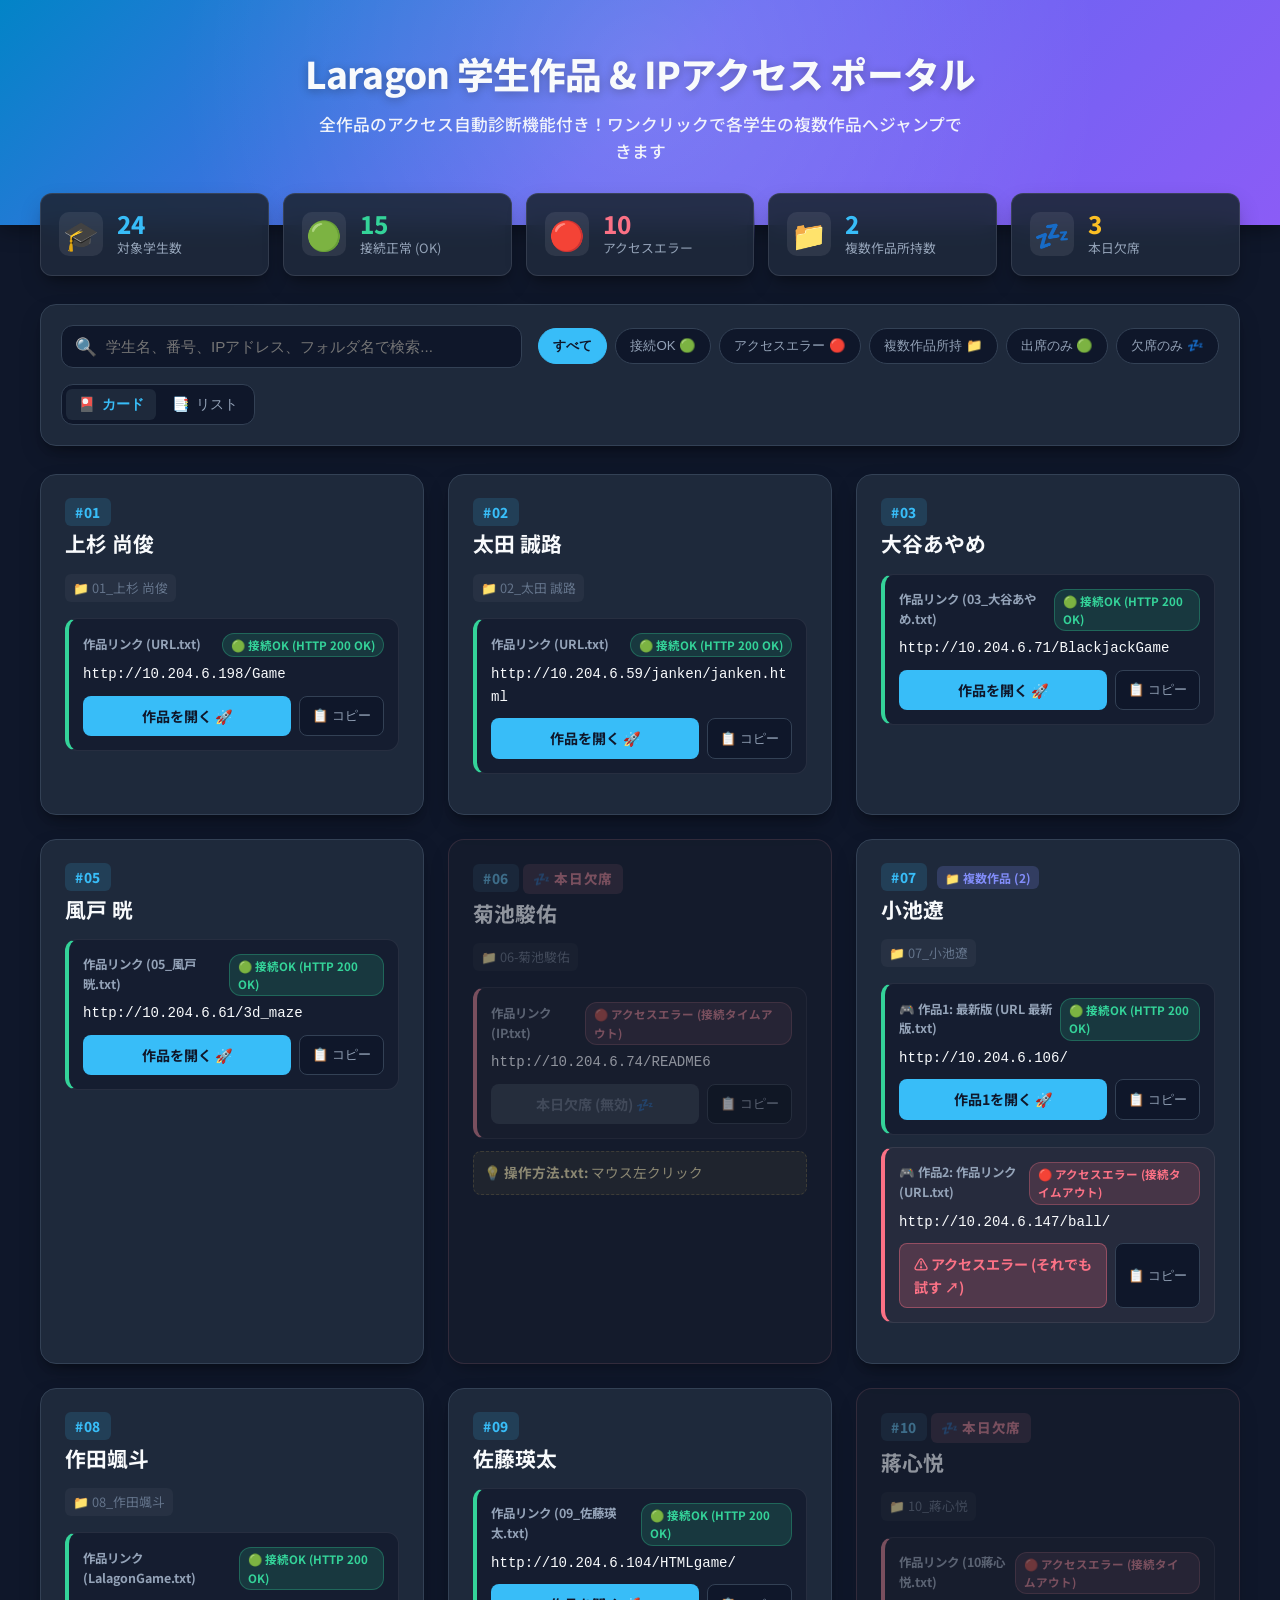
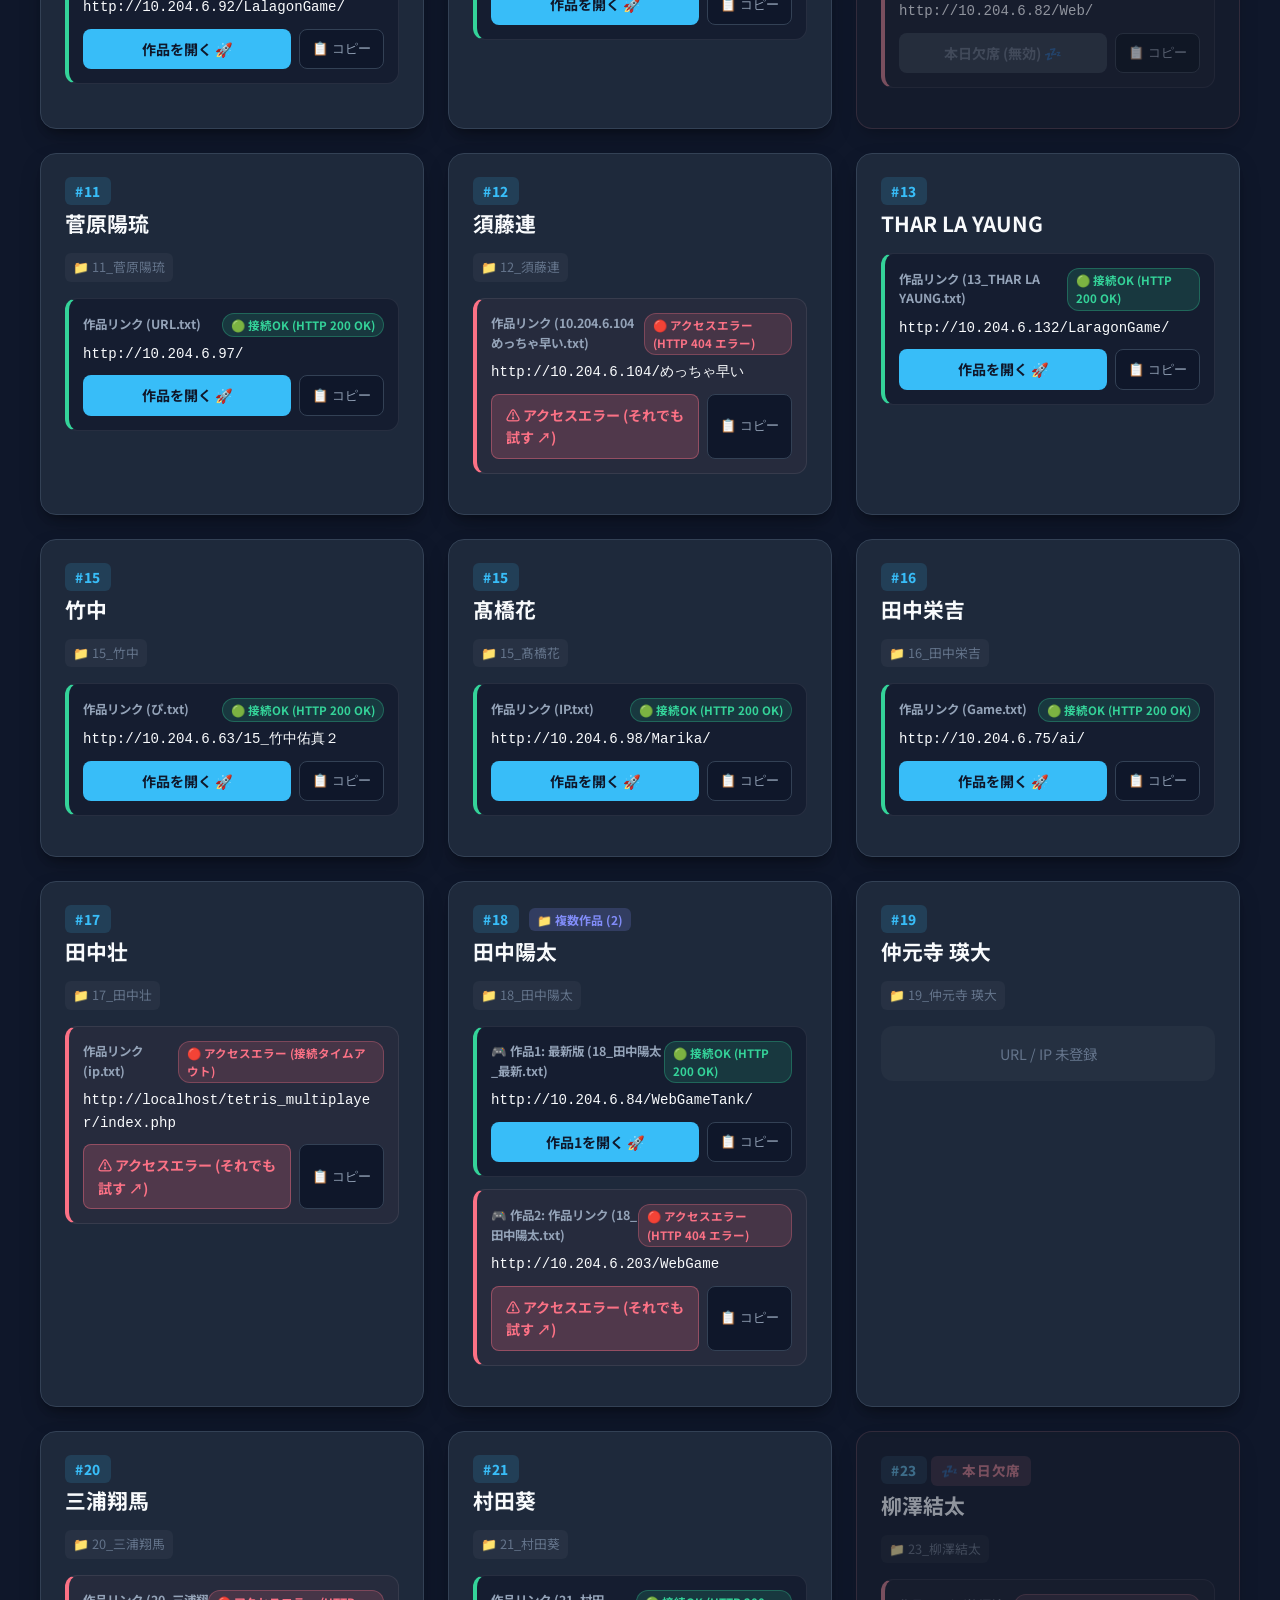
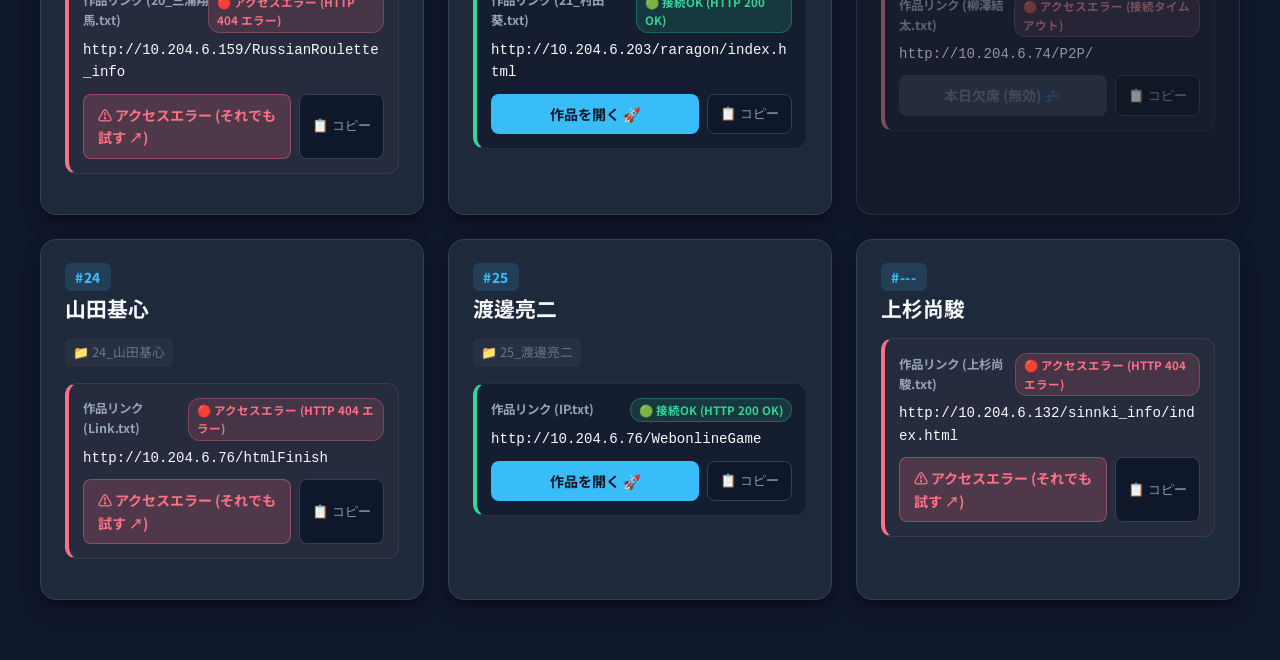
==== index.html @ 71a3c43c "Update student work portal and live accessibility status" ====
<!DOCTYPE html>
<html lang="ja">
<head>
    <meta charset="UTF-8">
    <meta name="viewport" content="width=device-width, initial-scale=1.0">
    <title>Laragon 学生作品一覧 & IPポータル</title>
    <link rel="preconnect" href="https://fonts.googleapis.com">
    <link rel="preconnect" href="https://fonts.gstatic.com" crossorigin>
    <link href="https://fonts.googleapis.com/css2?family=Inter:wght@400;500;600;700;800&family=Noto+Sans+JP:wght@400;500;700;800&display=swap" rel="stylesheet">
    <style>
        :root {
            --bg-main: #0f172a;
            --bg-card: #1e293b;
            --bg-card-hover: #334155;
            --border-color: #334155;
            --text-primary: #f8fafc;
            --text-secondary: #94a3b8;
            --text-muted: #64748b;
            --accent-blue: #38bdf8;
            --accent-indigo: #818cf8;
            --accent-emerald: #34d399;
            --accent-amber: #fbbf24;
            --accent-rose: #fb7185;
            --gradient-hero: linear-gradient(135deg, #0284c7 0%, #6366f1 50%, #8b5cf6 100%);
            --shadow-card: 0 10px 25px -5px rgba(0, 0, 0, 0.3), 0 8px 10px -6px rgba(0, 0, 0, 0.3);
            --radius-lg: 16px;
            --radius-md: 12px;
            --radius-sm: 8px;
        }

        * {
            box-sizing: border-box;
            margin: 0;
            padding: 0;
        }

        body {
            font-family: 'Noto Sans JP', 'Inter', -apple-system, BlinkMacSystemFont, sans-serif;
            background-color: var(--bg-main);
            color: var(--text-primary);
            line-height: 1.6;
            min-height: 100vh;
            padding-bottom: 60px;
        }

        /* Header & Hero */
        .hero {
            background: var(--gradient-hero);
            padding: 44px 24px 60px;
            text-align: center;
            position: relative;
            overflow: hidden;
            box-shadow: 0 4px 20px rgba(0, 0, 0, 0.4);
        }

        .hero::before {
            content: '';
            position: absolute;
            top: 0; left: 0; right: 0; bottom: 0;
            background: radial-gradient(circle at 50% 30%, rgba(255, 255, 255, 0.15), transparent 70%);
            pointer-events: none;
        }

        .hero-title {
            font-size: 2.3rem;
            font-weight: 800;
            letter-spacing: -0.02em;
            margin-bottom: 8px;
            text-shadow: 0 2px 10px rgba(0,0,0,0.3);
        }

        .hero-subtitle {
            font-size: 1.05rem;
            opacity: 0.95;
            font-weight: 500;
            max-width: 650px;
            margin: 0 auto;
        }

        /* Stats Bar */
        .stats-container {
            max-width: 1240px;
            margin: -32px auto 28px;
            padding: 0 20px;
            position: relative;
            z-index: 10;
        }

        .stats-grid {
            display: grid;
            grid-template-columns: repeat(auto-fit, minmax(180px, 1fr));
            gap: 14px;
        }

        .stat-card {
            background: rgba(30, 41, 59, 0.92);
            backdrop-filter: blur(12px);
            border: 1px solid rgba(255, 255, 255, 0.1);
            border-radius: var(--radius-md);
            padding: 16px 18px;
            box-shadow: var(--shadow-card);
            display: flex;
            align-items: center;
            gap: 14px;
        }

        .stat-icon {
            font-size: 1.8rem;
            background: rgba(255, 255, 255, 0.08);
            width: 44px;
            height: 44px;
            border-radius: 10px;
            display: flex;
            align-items: center;
            justify-content: center;
        }

        .stat-val {
            font-size: 1.5rem;
            font-weight: 800;
            color: var(--accent-blue);
            line-height: 1.2;
        }

        .stat-lbl {
            font-size: 0.8rem;
            color: var(--text-secondary);
        }

        /* Main Container */
        .container {
            max-width: 1240px;
            margin: 0 auto;
            padding: 0 20px;
        }

        /* Controls Section (Search & Filter) */
        .controls-bar {
            background: var(--bg-card);
            border: 1px solid var(--border-color);
            border-radius: var(--radius-lg);
            padding: 20px;
            margin-bottom: 28px;
            display: flex;
            flex-wrap: wrap;
            gap: 16px;
            align-items: center;
            justify-content: space-between;
            box-shadow: var(--shadow-card);
        }

        .search-box {
            position: relative;
            flex: 1;
            min-width: 280px;
        }

        .search-box input {
            width: 100%;
            padding: 12px 16px 12px 44px;
            background: var(--bg-main);
            border: 1px solid var(--border-color);
            border-radius: var(--radius-md);
            color: var(--text-primary);
            font-size: 0.95rem;
            outline: none;
            transition: border-color 0.2s, box-shadow 0.2s;
        }

        .search-box input:focus {
            border-color: var(--accent-blue);
            box-shadow: 0 0 0 3px rgba(56, 189, 248, 0.2);
        }

        .search-icon {
            position: absolute;
            left: 14px;
            top: 50%;
            transform: translateY(-50%);
            font-size: 1.1rem;
            color: var(--text-muted);
        }

        .filter-tags {
            display: flex;
            gap: 8px;
            flex-wrap: wrap;
        }

        .tag-btn {
            background: var(--bg-main);
            border: 1px solid var(--border-color);
            color: var(--text-secondary);
            padding: 8px 14px;
            border-radius: 20px;
            font-size: 0.83rem;
            font-weight: 500;
            cursor: pointer;
            transition: all 0.2s;
        }

        .tag-btn:hover, .tag-btn.active {
            background: var(--accent-blue);
            color: #0f172a;
            border-color: var(--accent-blue);
            font-weight: 700;
        }

        .view-switcher {
            display: flex;
            background: var(--bg-main);
            border: 1px solid var(--border-color);
            border-radius: var(--radius-md);
            padding: 4px;
            gap: 4px;
        }

        .view-btn {
            background: transparent;
            border: none;
            color: var(--text-secondary);
            padding: 6px 12px;
            border-radius: 6px;
            cursor: pointer;
            font-size: 0.88rem;
            display: flex;
            align-items: center;
            gap: 6px;
            transition: all 0.2s;
        }

        .view-btn.active {
            background: var(--bg-card);
            color: var(--accent-blue);
            font-weight: 600;
        }

        /* Cards Grid */
        .grid-view {
            display: grid;
            grid-template-columns: repeat(auto-fill, minmax(350px, 1fr));
            gap: 24px;
        }

        .student-card {
            background: var(--bg-card);
            border: 1px solid var(--border-color);
            border-radius: var(--radius-lg);
            padding: 24px;
            display: flex;
            flex-direction: column;
            justify-content: space-between;
            transition: transform 0.25s ease, box-shadow 0.25s ease, border-color 0.25s ease, opacity 0.25s ease;
            box-shadow: var(--shadow-card);
            position: relative;
        }

        .student-card:hover {
            transform: translateY(-4px);
            border-color: var(--accent-blue);
            box-shadow: 0 16px 30px -10px rgba(56, 189, 248, 0.25);
        }

        /* Absent (Disabled) Card Style */
        .student-card.absent {
            opacity: 0.55;
            background: rgba(30, 41, 59, 0.5);
            border-color: rgba(251, 113, 133, 0.3);
            filter: grayscale(40%);
        }

        .student-card.absent:hover {
            transform: none;
            box-shadow: var(--shadow-card);
            border-color: rgba(251, 113, 133, 0.5);
        }

        .card-header {
            display: flex;
            justify-content: space-between;
            align-items: flex-start;
            margin-bottom: 12px;
        }

        .student-badge {
            background: rgba(56, 189, 248, 0.15);
            color: var(--accent-blue);
            font-weight: 800;
            font-size: 0.85rem;
            padding: 4px 10px;
            border-radius: 6px;
            letter-spacing: 0.05em;
        }

        .multi-badge {
            background: rgba(129, 140, 248, 0.2);
            color: var(--accent-indigo);
            font-weight: 700;
            font-size: 0.75rem;
            padding: 3px 8px;
            border-radius: 6px;
            margin-left: 6px;
        }

        .absent-badge {
            background: rgba(251, 113, 133, 0.2);
            color: var(--accent-rose);
            font-weight: 800;
            font-size: 0.85rem;
            padding: 4px 10px;
            border-radius: 6px;
            letter-spacing: 0.05em;
            display: inline-flex;
            align-items: center;
            gap: 4px;
        }

        .student-name {
            font-size: 1.3rem;
            font-weight: 700;
            color: var(--text-primary);
            line-height: 1.3;
        }

        .folder-badge {
            display: inline-flex;
            align-items: center;
            gap: 6px;
            font-size: 0.8rem;
            color: var(--text-muted);
            background: rgba(255, 255, 255, 0.04);
            padding: 4px 8px;
            border-radius: 6px;
            margin-top: 4px;
            word-break: break-all;
        }

        .card-body {
            margin: 16px 0;
            flex-grow: 1;
        }

        /* URL Item Box */
        .url-item {
            background: rgba(15, 23, 42, 0.6);
            border: 1px solid rgba(255, 255, 255, 0.08);
            border-radius: var(--radius-md);
            padding: 14px;
            margin-bottom: 12px;
            transition: border-color 0.2s;
        }

        .url-item.health-online {
            border-left: 4px solid var(--accent-emerald);
        }

        .url-item.health-error {
            border-left: 4px solid var(--accent-rose);
            background: rgba(251, 113, 133, 0.04);
        }

        .url-item-header {
            display: flex;
            justify-content: space-between;
            align-items: center;
            margin-bottom: 6px;
        }

        .url-label {
            font-size: 0.78rem;
            font-weight: 700;
            color: var(--text-secondary);
            display: flex;
            align-items: center;
            gap: 6px;
        }

        /* Health status badge */
        .health-badge {
            font-size: 0.72rem;
            font-weight: 700;
            padding: 2px 8px;
            border-radius: 12px;
            display: inline-flex;
            align-items: center;
            gap: 4px;
        }

        .health-badge.online {
            background: rgba(52, 211, 153, 0.15);
            color: var(--accent-emerald);
            border: 1px solid rgba(52, 211, 153, 0.3);
        }

        .health-badge.error {
            background: rgba(251, 113, 133, 0.15);
            color: var(--accent-rose);
            border: 1px solid rgba(251, 113, 133, 0.3);
        }

        .url-text {
            font-family: monospace;
            font-size: 0.88rem;
            color: var(--text-primary);
            word-break: break-all;
            margin-bottom: 10px;
        }

        .url-actions {
            display: flex;
            gap: 8px;
        }

        .btn-launch-single {
            display: inline-flex;
            align-items: center;
            justify-content: center;
            gap: 6px;
            flex: 1;
            padding: 9px 14px;
            background: var(--accent-blue);
            color: #0f172a;
            font-weight: 700;
            font-size: 0.88rem;
            border-radius: var(--radius-sm);
            text-decoration: none;
            transition: all 0.2s ease;
        }

        .btn-launch-single:hover {
            filter: brightness(1.15);
            transform: translateY(-1px);
        }

        .btn-launch-single.warning {
            background: rgba(251, 113, 133, 0.2);
            color: var(--accent-rose);
            border: 1px solid rgba(251, 113, 133, 0.4);
        }

        .btn-launch-single.warning:hover {
            background: var(--accent-rose);
            color: #ffffff;
        }

        .btn-launch-single.disabled {
            background: #334155 !important;
            color: #64748b !important;
            cursor: not-allowed;
            pointer-events: none;
        }

        .btn-copy-small {
            display: inline-flex;
            align-items: center;
            justify-content: center;
            background: var(--bg-main);
            border: 1px solid var(--border-color);
            color: var(--text-secondary);
            padding: 8px 12px;
            border-radius: var(--radius-sm);
            font-size: 0.82rem;
            cursor: pointer;
            transition: all 0.2s;
        }

        .btn-copy-small:hover {
            background: var(--bg-card-hover);
            color: var(--text-primary);
            border-color: var(--accent-blue);
        }

        .notes-box {
            background: rgba(251, 191, 36, 0.1);
            border: 1px dashed rgba(251, 191, 36, 0.3);
            border-radius: var(--radius-sm);
            padding: 10px;
            font-size: 0.85rem;
            color: #fde68a;
            margin-top: 10px;
        }

        .no-url-badge {
            text-align: center;
            padding: 16px;
            background: rgba(255, 255, 255, 0.03);
            border-radius: var(--radius-md);
            color: var(--text-muted);
            font-size: 0.9rem;
        }

        /* Table View */
        .table-view {
            display: none;
            background: var(--bg-card);
            border: 1px solid var(--border-color);
            border-radius: var(--radius-lg);
            overflow: hidden;
            box-shadow: var(--shadow-card);
        }

        .student-table {
            width: 100%;
            border-collapse: collapse;
            text-align: left;
        }

        .student-table th {
            background: rgba(15, 23, 42, 0.8);
            padding: 16px 20px;
            font-size: 0.85rem;
            color: var(--text-secondary);
            font-weight: 700;
            border-bottom: 1px solid var(--border-color);
        }

        .student-table td {
            padding: 16px 20px;
            border-bottom: 1px solid rgba(255, 255, 255, 0.05);
            font-size: 0.93rem;
            vertical-align: middle;
        }

        .student-table tr.absent-row {
            opacity: 0.5;
            background: rgba(251, 113, 133, 0.03);
        }

        .student-table tr:hover {
            background: rgba(255, 255, 255, 0.02);
        }

        /* Toast notification */
        .toast {
            position: fixed;
            bottom: 24px;
            right: 24px;
            background: var(--accent-emerald);
            color: #0f172a;
            font-weight: 700;
            padding: 12px 24px;
            border-radius: var(--radius-md);
            box-shadow: 0 10px 25px rgba(0, 0, 0, 0.4);
            transform: translateY(100px);
            opacity: 0;
            transition: all 0.3s ease;
            z-index: 1000;
        }

        .toast.show {
            transform: translateY(0);
            opacity: 1;
        }

        .empty-state {
            grid-column: 1 / -1;
            text-align: center;
            padding: 60px 20px;
            color: var(--text-muted);
        }

        .empty-state-icon {
            font-size: 3rem;
            margin-bottom: 12px;
        }
    </style>
</head>
<body>

    <!-- Hero Header -->
    <header class="hero">
        <h1 class="hero-title">Laragon 学生作品 & IPアクセス ポータル</h1>
        <p class="hero-subtitle">全作品のアクセス自動診断機能付き！ワンクリックで各学生の複数作品へジャンプできます</p>
    </header>

    <!-- Stats Bar -->
    <div class="stats-container">
        <div class="stats-grid">
            <div class="stat-card">
                <div class="stat-icon">🎓</div>
                <div>
                    <div class="stat-val" id="statTotal">0</div>
                    <div class="stat-lbl">対象学生数</div>
                </div>
            </div>
            <div class="stat-card">
                <div class="stat-icon">🟢</div>
                <div>
                    <div class="stat-val" id="statOnline" style="color: var(--accent-emerald);">0</div>
                    <div class="stat-lbl">接続正常 (OK)</div>
                </div>
            </div>
            <div class="stat-card">
                <div class="stat-icon">🔴</div>
                <div>
                    <div class="stat-val" id="statError" style="color: var(--accent-rose);">0</div>
                    <div class="stat-lbl">アクセスエラー</div>
                </div>
            </div>
            <div class="stat-card">
                <div class="stat-icon">📁</div>
                <div>
                    <div class="stat-val" id="statMulti">0</div>
                    <div class="stat-lbl">複数作品所持数</div>
                </div>
            </div>
            <div class="stat-card">
                <div class="stat-icon">💤</div>
                <div>
                    <div class="stat-val" id="statAbsent" style="color: var(--accent-amber);">0</div>
                    <div class="stat-lbl">本日欠席</div>
                </div>
            </div>
        </div>
    </div>

    <!-- Main Content Container -->
    <main class="container">
        
        <!-- Controls Bar -->
        <div class="controls-bar">
            <!-- Search Box -->
            <div class="search-box">
                <span class="search-icon">🔍</span>
                <input type="text" id="searchInput" placeholder="学生名、番号、IPアドレス、フォルダ名で検索..." oninput="filterData()">
            </div>

            <!-- Filter Tags -->
            <div class="filter-tags">
                <button class="tag-btn active" onclick="setFilter('all', this)">すべて</button>
                <button class="tag-btn" onclick="setFilter('online', this)">接続OK 🟢</button>
                <button class="tag-btn" onclick="setFilter('error', this)">アクセスエラー 🔴</button>
                <button class="tag-btn" onclick="setFilter('multi', this)">複数作品所持 📁</button>
                <button class="tag-btn" onclick="setFilter('present', this)">出席のみ 🟢</button>
                <button class="tag-btn" onclick="setFilter('absent', this)">欠席のみ 💤</button>
            </div>

            <!-- View Switcher -->
            <div class="view-switcher">
                <button class="view-btn active" id="btnGridView" onclick="switchView('grid')">
                    <span>🎴</span> カード
                </button>
                <button class="view-btn" id="btnTableView" onclick="switchView('table')">
                    <span>📑</span> リスト
                </button>
            </div>
        </div>

        <!-- Cards View -->
        <div id="gridView" class="grid-view"></div>

        <!-- Table View -->
        <div id="tableView" class="table-view">
            <table class="student-table">
                <thead>
                    <tr>
                        <th style="width: 70px;">番号</th>
                        <th style="width: 160px;">氏名</th>
                        <th style="width: 150px;">フォルダ情報</th>
                        <th>作品URL & 疎通診断</th>
                        <th style="width: 140px;">備考</th>
                        <th style="width: 180px; text-align: center;">アクション</th>
                    </tr>
                </thead>
                <tbody id="tableBody"></tbody>
            </table>
        </div>

    </main>

    <!-- Toast Notification -->
    <div id="toast" class="toast">クリップボードにコピーしました！</div>

    <script>
        const rawStudentsData = [{"id": "01_上杉 尚俊", "num": "01", "name": "上杉 尚俊", "folder_name": "01_上杉 尚俊", "folders": ["01_上杉 尚俊"], "urls": [{"label": "作品リンク (URL.txt)", "url": "http://10.204.6.198/Game", "source_file": "URL.txt", "is_latest": false, "health": {"status": "online", "code": 200, "msg": "HTTP 200 OK"}}], "notes": [], "local_files": [], "is_absent": false}, {"id": "02_太田 誠路", "num": "02", "name": "太田 誠路", "folder_name": "02_太田 誠路", "folders": ["02_太田 誠路"], "urls": [{"label": "作品リンク (URL.txt)", "url": "http://10.204.6.59/janken/janken.html", "source_file": "URL.txt", "is_latest": false, "health": {"status": "online", "code": 200, "msg": "HTTP 200 OK"}}], "notes": [], "local_files": [], "is_absent": false}, {"id": "03_大谷あやめ", "num": "03", "name": "大谷あやめ", "folder_name": "", "folders": [], "urls": [{"label": "作品リンク (03_大谷あやめ.txt)", "url": "http://10.204.6.71/BlackjackGame", "source_file": "03_大谷あやめ.txt", "is_latest": false, "health": {"status": "online", "code": 200, "msg": "HTTP 200 OK"}}], "notes": [], "local_files": [], "is_absent": false}, {"id": "05_風戸 晄", "num": "05", "name": "風戸 晄", "folder_name": "", "folders": [], "urls": [{"label": "作品リンク (05_風戸 晄.txt)", "url": "http://10.204.6.61/3d_maze", "source_file": "05_風戸 晄.txt", "is_latest": false, "health": {"status": "online", "code": 200, "msg": "HTTP 200 OK"}}], "notes": [], "local_files": [], "is_absent": false}, {"id": "06_菊池駿佑", "num": "06", "name": "菊池駿佑", "folder_name": "06-菊池駿佑", "folders": ["06-菊池駿佑"], "urls": [{"label": "作品リンク (IP.txt)", "url": "http://10.204.6.74/README6", "source_file": "IP.txt", "is_latest": false, "health": {"status": "error", "code": 0, "msg": "接続タイムアウト"}}], "notes": [{"title": "操作方法.txt", "content": "マウス左クリック"}], "local_files": [], "is_absent": true}, {"id": "07_小池遼", "num": "07", "name": "小池遼", "folder_name": "07_小池遼", "folders": ["07_小池遼"], "urls": [{"label": "最新版 (URL 最新版.txt)", "url": "http://10.204.6.106/", "source_file": "URL 最新版.txt", "is_latest": true, "health": {"status": "online", "code": 200, "msg": "HTTP 200 OK"}}, {"label": "作品リンク (URL.txt)", "url": "http://10.204.6.147/ball/", "source_file": "URL.txt", "is_latest": false, "health": {"status": "error", "code": 0, "msg": "接続タイムアウト"}}], "notes": [], "local_files": [], "is_absent": false}, {"id": "08_作田颯斗", "num": "08", "name": "作田颯斗", "folder_name": "08_作田颯斗", "folders": ["08_作田颯斗"], "urls": [{"label": "作品リンク (LalagonGame.txt)", "url": "http://10.204.6.92/LalagonGame/", "source_file": "LalagonGame.txt", "is_latest": false, "health": {"status": "online", "code": 200, "msg": "HTTP 200 OK"}}], "notes": [], "local_files": [], "is_absent": false}, {"id": "09_佐藤瑛太", "num": "09", "name": "佐藤瑛太", "folder_name": "", "folders": [], "urls": [{"label": "作品リンク (09_佐藤瑛太.txt)", "url": "http://10.204.6.104/HTMLgame/", "source_file": "09_佐藤瑛太.txt", "is_latest": false, "health": {"status": "online", "code": 200, "msg": "HTTP 200 OK"}}], "notes": [], "local_files": [], "is_absent": false}, {"id": "10_蔣心悦", "num": "10", "name": "蔣心悦", "folder_name": "10_蔣心悦", "folders": ["10_蔣心悦"], "urls": [{"label": "作品リンク (10蔣心悦.txt)", "url": "http://10.204.6.82/Web/", "source_file": "10蔣心悦.txt", "is_latest": false, "health": {"status": "error", "code": 0, "msg": "接続タイムアウト"}}], "notes": [], "local_files": [], "is_absent": true}, {"id": "11_菅原陽琉", "num": "11", "name": "菅原陽琉", "folder_name": "11_菅原陽琉", "folders": ["11_菅原陽琉"], "urls": [{"label": "作品リンク (URL.txt)", "url": "http://10.204.6.97/", "source_file": "URL.txt", "is_latest": false, "health": {"status": "online", "code": 200, "msg": "HTTP 200 OK"}}], "notes": [], "local_files": [], "is_absent": false}, {"id": "12_須藤連", "num": "12", "name": "須藤連", "folder_name": "12_須藤連", "folders": ["12_須藤連"], "urls": [{"label": "作品リンク (10.204.6.104めっちゃ早い.txt)", "url": "http://10.204.6.104/めっちゃ早い", "source_file": "10.204.6.104めっちゃ早い.txt", "is_latest": false, "health": {"status": "error", "code": 404, "msg": "HTTP 404 エラー"}}], "notes": [], "local_files": [], "is_absent": false}, {"id": "13_THAR LA YAUNG", "num": "13", "name": "THAR LA YAUNG", "folder_name": "", "folders": [], "urls": [{"label": "作品リンク (13_THAR LA YAUNG.txt)", "url": "http://10.204.6.132/LaragonGame/", "source_file": "13_THAR LA YAUNG.txt", "is_latest": false, "health": {"status": "online", "code": 200, "msg": "HTTP 200 OK"}}], "notes": [], "local_files": [], "is_absent": false}, {"id": "15_竹中", "num": "15", "name": "竹中", "folder_name": "15_竹中", "folders": ["15_竹中"], "urls": [{"label": "作品リンク (ぴ.txt)", "url": "http://10.204.6.63/15_竹中佑真２", "source_file": "ぴ.txt", "is_latest": false, "health": {"status": "online", "code": 200, "msg": "HTTP 200 OK"}}], "notes": [], "local_files": [], "is_absent": false}, {"id": "15_髙橋花", "num": "15", "name": "髙橋花", "folder_name": "15_髙橋花", "folders": ["15_髙橋花"], "urls": [{"label": "作品リンク (IP.txt)", "url": "http://10.204.6.98/Marika/", "source_file": "IP.txt", "is_latest": false, "health": {"status": "online", "code": 200, "msg": "HTTP 200 OK"}}], "notes": [], "local_files": [], "is_absent": false}, {"id": "16_田中栄吉", "num": "16", "name": "田中栄吉", "folder_name": "16_田中栄吉", "folders": ["16_田中栄吉"], "urls": [{"label": "作品リンク (Game.txt)", "url": "http://10.204.6.75/ai/", "source_file": "Game.txt", "is_latest": false, "health": {"status": "online", "code": 200, "msg": "HTTP 200 OK"}}], "notes": [], "local_files": [], "is_absent": false}, {"id": "17_田中壮", "num": "17", "name": "田中壮", "folder_name": "17_田中壮", "folders": ["17_田中壮"], "urls": [{"label": "作品リンク (ip.txt)", "url": "http://localhost/tetris_multiplayer/index.php", "source_file": "ip.txt", "is_latest": false, "health": {"status": "error", "code": 0, "msg": "接続タイムアウト"}}], "notes": [], "local_files": [], "is_absent": false}, {"id": "18_田中陽太", "num": "18", "name": "田中陽太", "folder_name": "18_田中陽太", "folders": ["18_田中陽太"], "urls": [{"label": "最新版 (18_田中陽太_最新.txt)", "url": "http://10.204.6.84/WebGameTank/", "source_file": "18_田中陽太_最新.txt", "is_latest": true, "health": {"status": "online", "code": 200, "msg": "HTTP 200 OK"}}, {"label": "作品リンク (18_田中陽太.txt)", "url": "http://10.204.6.203/WebGame", "source_file": "18_田中陽太.txt", "is_latest": false, "health": {"status": "error", "code": 404, "msg": "HTTP 404 エラー"}}], "notes": [], "local_files": [], "is_absent": false}, {"id": "19_仲元寺 瑛大", "num": "19", "name": "仲元寺 瑛大", "folder_name": "19_仲元寺 瑛大", "folders": ["19_仲元寺 瑛大"], "urls": [], "notes": [], "local_files": [], "is_absent": false}, {"id": "20_三浦翔馬", "num": "20", "name": "三浦翔馬", "folder_name": "20_三浦翔馬", "folders": ["20_三浦翔馬"], "urls": [{"label": "作品リンク (20_三浦翔馬.txt)", "url": "http://10.204.6.159/RussianRoulette_info", "source_file": "20_三浦翔馬.txt", "is_latest": false, "health": {"status": "error", "code": 404, "msg": "HTTP 404 エラー"}}], "notes": [], "local_files": [], "is_absent": false}, {"id": "21_村田葵", "num": "21", "name": "村田葵", "folder_name": "21_村田葵", "folders": ["21_村田葵"], "urls": [{"label": "作品リンク (21_村田葵.txt)", "url": "http://10.204.6.203/raragon/index.html", "source_file": "21_村田葵.txt", "is_latest": false, "health": {"status": "online", "code": 200, "msg": "HTTP 200 OK"}}], "notes": [], "local_files": [], "is_absent": false}, {"id": "23_柳澤結太", "num": "23", "name": "柳澤結太", "folder_name": "23_柳澤結太", "folders": ["23_柳澤結太"], "urls": [{"label": "作品リンク (柳澤結太.txt)", "url": "http://10.204.6.74/P2P/", "source_file": "柳澤結太.txt", "is_latest": false, "health": {"status": "error", "code": 0, "msg": "接続タイムアウト"}}], "notes": [], "local_files": ["P2P\\index.html"], "is_absent": true}, {"id": "24_山田基心", "num": "24", "name": "山田基心", "folder_name": "24_山田基心", "folders": ["24_山田基心"], "urls": [{"label": "作品リンク (Link.txt)", "url": "http://10.204.6.76/htmlFinish", "source_file": "Link.txt", "is_latest": false, "health": {"status": "error", "code": 404, "msg": "HTTP 404 エラー"}}], "notes": [], "local_files": [], "is_absent": false}, {"id": "25_渡邊亮二", "num": "25", "name": "渡邊亮二", "folder_name": "25_渡邊亮二", "folders": ["25_渡邊亮二"], "urls": [{"label": "作品リンク (IP.txt)", "url": "http://10.204.6.76/WebonlineGame", "source_file": "IP.txt", "is_latest": false, "health": {"status": "online", "code": 200, "msg": "HTTP 200 OK"}}], "notes": [], "local_files": [], "is_absent": false}, {"id": "上杉尚駿", "num": "", "name": "上杉尚駿", "folder_name": "", "folders": [], "urls": [{"label": "作品リンク (上杉尚駿.txt)", "url": "http://10.204.6.132/sinnki_info/index.html", "source_file": "上杉尚駿.txt", "is_latest": false, "health": {"status": "error", "code": 404, "msg": "HTTP 404 エラー"}}], "notes": [], "local_files": [], "is_absent": false}];

        let currentFilter = 'all';

        function initStats() {
            const total = rawStudentsData.length;
            let absentCount = 0;
            let onlineCount = 0;
            let errorCount = 0;
            let multiCount = 0;

            rawStudentsData.forEach(st => {
                if (st.is_absent) absentCount++;
                if (st.urls.length > 1) multiCount++;

                st.urls.forEach(u => {
                    if (u.health && u.health.status === 'online') onlineCount++;
                    else errorCount++;
                });
            });

            document.getElementById('statTotal').textContent = total;
            document.getElementById('statOnline').textContent = onlineCount;
            document.getElementById('statError').textContent = errorCount;
            document.getElementById('statMulti').textContent = multiCount;
            document.getElementById('statAbsent').textContent = absentCount;
        }

        function copyToClipboard(text) {
            navigator.clipboard.writeText(text).then(() => {
                showToast("URLをコピーしました！");
            }).catch(err => {
                showToast("コピーに失敗しました");
            });
        }

        function showToast(msg) {
            const toast = document.getElementById('toast');
            toast.textContent = msg;
            toast.classList.add('show');
            setTimeout(() => toast.classList.remove('show'), 2500);
        }

        function renderGrid(data) {
            const container = document.getElementById('gridView');
            if (data.length === 0) {
                container.innerHTML = `
                    <div class="empty-state">
                        <div class="empty-state-icon">🔍</div>
                        <h3>該当する作品が見つかりませんでした</h3>
                        <p>条件を変更して検索してください</p>
                    </div>
                `;
                return;
            }

            let html = '';
            data.forEach(st => {
                const isMulti = st.urls.length > 1;

                html += `
                    <div class="student-card ${st.is_absent ? 'absent' : ''}">
                        <div>
                            <div class="card-header">
                                <div>
                                    <span class="student-badge">#${st.num || '---'}</span>
                                    ${isMulti ? `<span class="multi-badge">📁 複数作品 (${st.urls.length})</span>` : ''}
                                    ${st.is_absent ? '<span class="absent-badge">💤 本日欠席</span>' : ''}
                                    <h2 class="student-name" style="margin-top: 6px;">${escapeHtml(st.name)}</h2>
                                </div>
                            </div>
                            
                            ${st.folder_name ? `<div class="folder-badge">📁 ${escapeHtml(st.folder_name)}</div>` : ''}

                            <div class="card-body">
                                ${st.urls.length > 0 ? st.urls.map((u, idx) => {
                                    const isOnline = u.health && u.health.status === 'online';
                                    const healthMsg = u.health ? u.health.msg : '未確認';

                                    return `
                                        <div class="url-item ${isOnline ? 'health-online' : 'health-error'}">
                                            <div class="url-item-header">
                                                <span class="url-label">
                                                    ${isMulti ? `🎮 作品${idx + 1}: ` : ''}${escapeHtml(u.label)}
                                                </span>
                                                <span class="health-badge ${isOnline ? 'online' : 'error'}">
                                                    ${isOnline ? '🟢 接続OK' : '🔴 アクセスエラー'} (${escapeHtml(healthMsg)})
                                                </span>
                                            </div>
                                            <div class="url-text">${escapeHtml(u.url)}</div>

                                            <div class="url-actions">
                                                ${st.is_absent ? `
                                                    <a href="javascript:void(0)" class="btn-launch-single disabled">
                                                        本日欠席 (無効) 💤
                                                    </a>
                                                ` : isOnline ? `
                                                    <a href="${escapeHtml(u.url)}" target="_blank" class="btn-launch-single">
                                                        ${isMulti ? `作品${idx + 1}を開く 🚀` : '作品を開く 🚀'}
                                                    </a>
                                                ` : `
                                                    <a href="${escapeHtml(u.url)}" target="_blank" class="btn-launch-single warning">
                                                        ⚠️ アクセスエラー (それでも試す ↗️)
                                                    </a>
                                                `}
                                                <button class="btn-copy-small" onclick="copyToClipboard('${escapeHtml(u.url)}')" title="URLをコピー">
                                                    📋 コピー
                                                </button>
                                            </div>
                                        </div>
                                    `;
                                }).join('') : `
                                    <div class="no-url-badge">URL / IP 未登録</div>
                                `}

                                ${st.notes.map(n => `
                                    <div class="notes-box">
                                        <strong>💡 ${escapeHtml(n.title)}:</strong> ${escapeHtml(n.content)}
                                    </div>
                                `).join('')}
                            </div>
                        </div>
                    </div>
                `;
            });

            container.innerHTML = html;
        }

        function renderTable(data) {
            const tbody = document.getElementById('tableBody');
            if (data.length === 0) {
                tbody.innerHTML = `<tr><td colspan="6" style="text-align: center; padding: 40px; color: var(--text-muted);">該当するデータがありません</td></tr>`;
                return;
            }

            let html = '';
            data.forEach(st => {
                html += `
                    <tr class="${st.is_absent ? 'absent-row' : ''}">
                        <td><span class="student-badge">#${st.num || '--'}</span></td>
                        <td style="font-weight: 700; color: var(--text-primary);">
                            ${escapeHtml(st.name)}
                            ${st.is_absent ? '<span class="absent-badge" style="font-size: 0.7rem; padding: 2px 6px; margin-left: 4px;">欠席</span>' : ''}
                        </td>
                        <td><span style="font-size: 0.85rem; color: var(--text-secondary);">${escapeHtml(st.folder_name || '---')}</span></td>
                        <td>
                            ${st.urls.map((u, idx) => {
                                const isOnline = u.health && u.health.status === 'online';
                                const healthMsg = u.health ? u.health.msg : '未確認';

                                return `
                                    <div style="margin-bottom: 8px;">
                                        <div style="display: flex; align-items: center; gap: 8px;">
                                            <span class="health-badge ${isOnline ? 'online' : 'error'}" style="font-size: 0.68rem; padding: 1px 6px;">
                                                ${isOnline ? '🟢 OK' : '🔴 ERROR'}
                                            </span>
                                            ${!st.is_absent ? `
                                                <a href="${escapeHtml(u.url)}" target="_blank" style="color: var(--accent-blue); text-decoration: none; font-family: monospace; font-weight: bold;">
                                                    ${escapeHtml(u.url)}
                                                </a>
                                            ` : `
                                                <span style="color: var(--text-muted); font-family: monospace; text-decoration: line-through;">${escapeHtml(u.url)}</span>
                                            `}
                                            <span style="font-size: 0.75rem; color: var(--text-muted);">(${escapeHtml(u.label)} - ${escapeHtml(healthMsg)})</span>
                                        </div>
                                    </div>
                                `;
                            }).join('') || '<span style="color: var(--text-muted);">未登録</span>'}
                        </td>
                        <td style="font-size: 0.85rem; color: var(--accent-amber);">
                            ${st.notes.map(n => `<div>💡 ${escapeHtml(n.content)}</div>`).join('')}
                        </td>
                        <td style="text-align: center;">
                            ${st.is_absent ? `
                                <span style="font-size: 0.8rem; color: var(--accent-rose); font-weight: bold;">💤 本日欠席</span>
                            ` : st.urls.length > 0 ? st.urls.map((u, idx) => {
                                const isOnline = u.health && u.health.status === 'online';
                                return `
                                    <a href="${escapeHtml(u.url)}" target="_blank" style="display: inline-block; margin: 2px; padding: 5px 10px; background: ${isOnline ? 'var(--accent-blue)' : 'rgba(251, 113, 133, 0.2)'}; color: ${isOnline ? '#0f172a' : 'var(--accent-rose)'}; border-radius: 6px; font-weight: 700; text-decoration: none; font-size: 0.78rem;">
                                        ${st.urls.length > 1 ? `作品${idx + 1} 🚀` : '開く 🚀'}
                                    </a>
                                `;
                            }).join('') : '---'}
                        </td>
                    </tr>
                `;
            });

            tbody.innerHTML = html;
        }

        function filterData() {
            const query = document.getElementById('searchInput').value.toLowerCase().trim();

            const filtered = rawStudentsData.filter(st => {
                if (currentFilter === 'present' && st.is_absent) return false;
                if (currentFilter === 'absent' && !st.is_absent) return false;
                if (currentFilter === 'multi' && st.urls.length <= 1) return false;
                if (currentFilter === 'online' && !st.urls.some(u => u.health && u.health.status === 'online')) return false;
                if (currentFilter === 'error' && !st.urls.some(u => u.health && u.health.status === 'error')) return false;

                if (!query) return true;

                const matchNum = (st.num || '').toLowerCase().includes(query);
                const matchName = (st.name || '').toLowerCase().includes(query);
                const matchFolder = (st.folder_name || '').toLowerCase().includes(query);
                const matchUrl = st.urls.some(u => u.url.toLowerCase().includes(query) || u.label.toLowerCase().includes(query));
                const matchNotes = st.notes.some(n => n.content.toLowerCase().includes(query) || n.title.toLowerCase().includes(query));

                return matchNum || matchName || matchFolder || matchUrl || matchNotes;
            });

            renderGrid(filtered);
            renderTable(filtered);
        }

        function setFilter(filterType, btnEl) {
            currentFilter = filterType;
            document.querySelectorAll('.tag-btn').forEach(b => b.classList.remove('active'));
            btnEl.classList.add('active');
            filterData();
        }

        function switchView(viewType) {
            const gridEl = document.getElementById('gridView');
            const tableEl = document.getElementById('tableView');
            const btnGrid = document.getElementById('btnGridView');
            const btnTable = document.getElementById('btnTableView');

            if (viewType === 'grid') {
                gridEl.style.display = 'grid';
                tableEl.style.display = 'none';
                btnGrid.classList.add('active');
                btnTable.classList.remove('active');
            } else {
                gridEl.style.display = 'none';
                tableEl.style.display = 'block';
                btnGrid.classList.remove('active');
                btnTable.classList.add('active');
            }
        }

        function escapeHtml(str) {
            if (!str) return '';
            return str
                .replace(/&/g, "&amp;")
                .replace(/</g, "&lt;")
                .replace(/>/g, "&gt;")
                .replace(/"/g, "&quot;")
                .replace(/'/g, "&#039;");
        }

        document.addEventListener('DOMContentLoaded', () => {
            initStats();
            filterData();
        });
    </script>
</body>
</html>
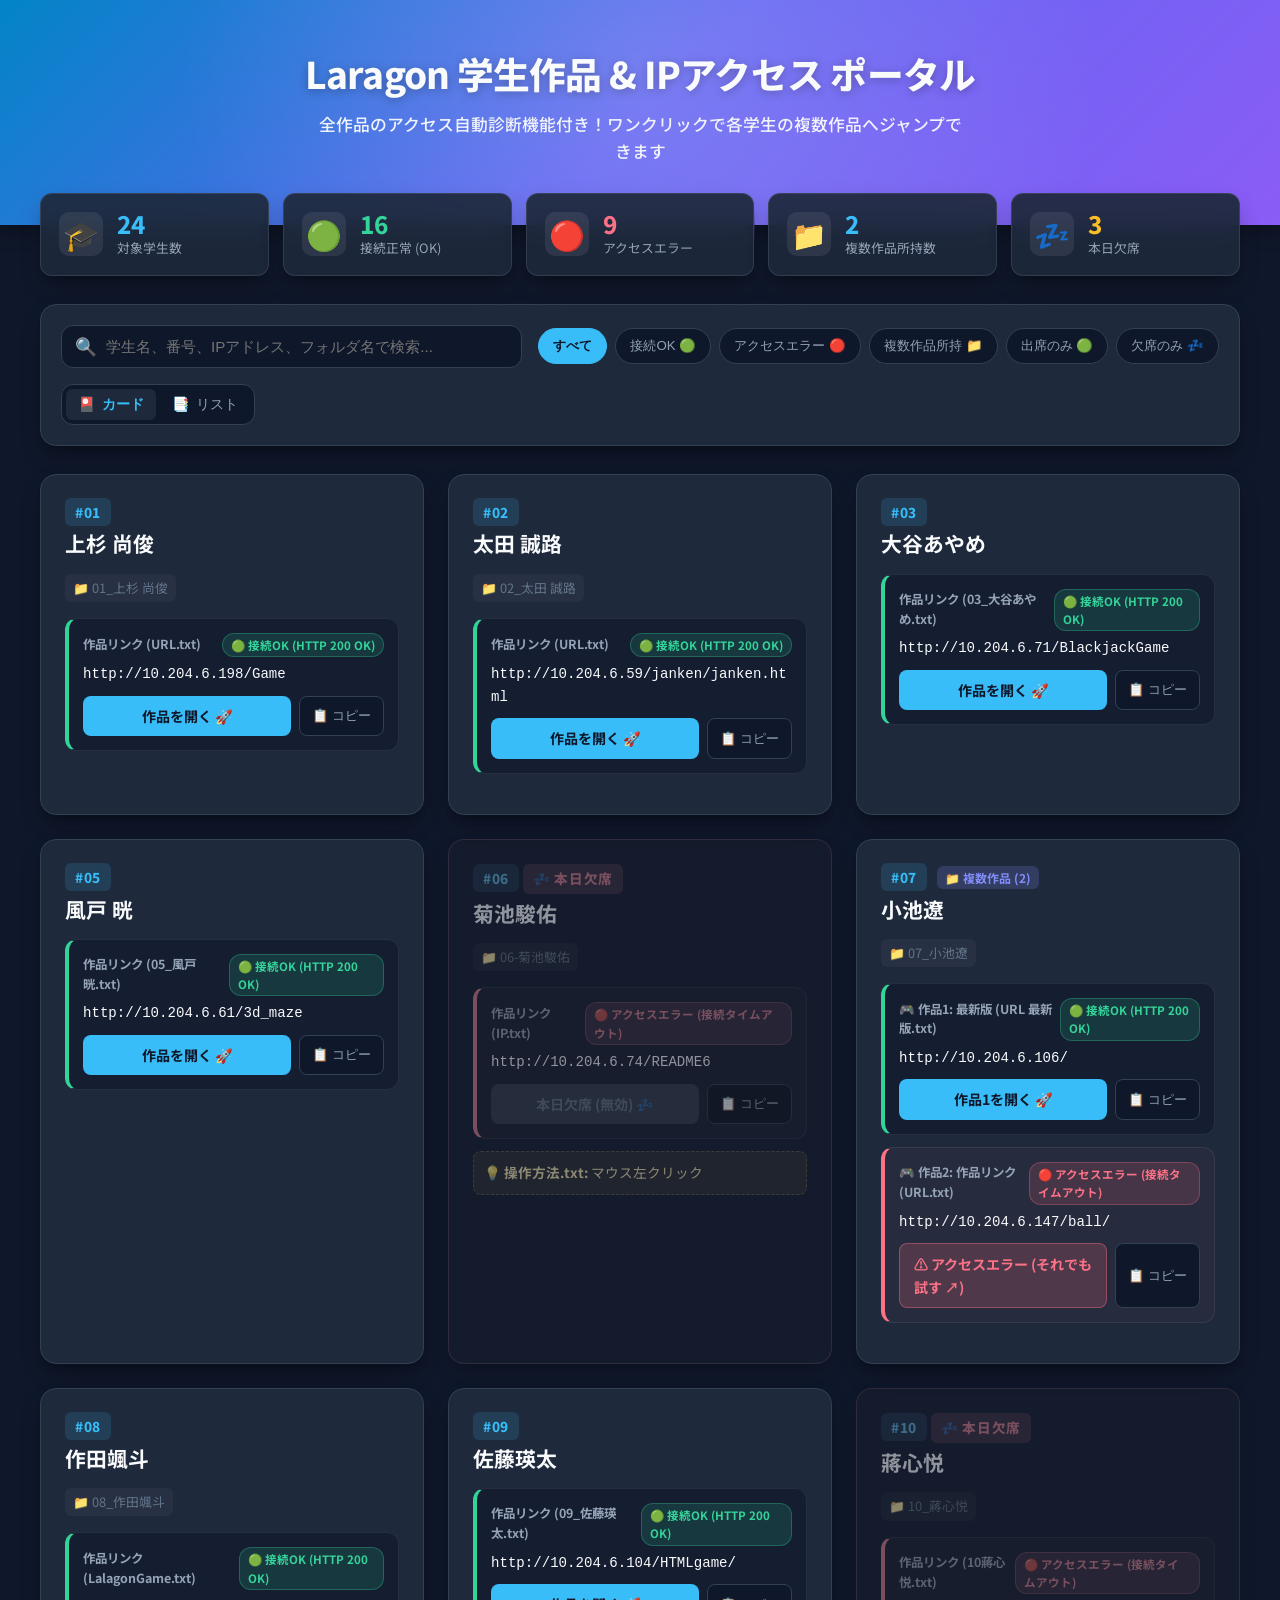
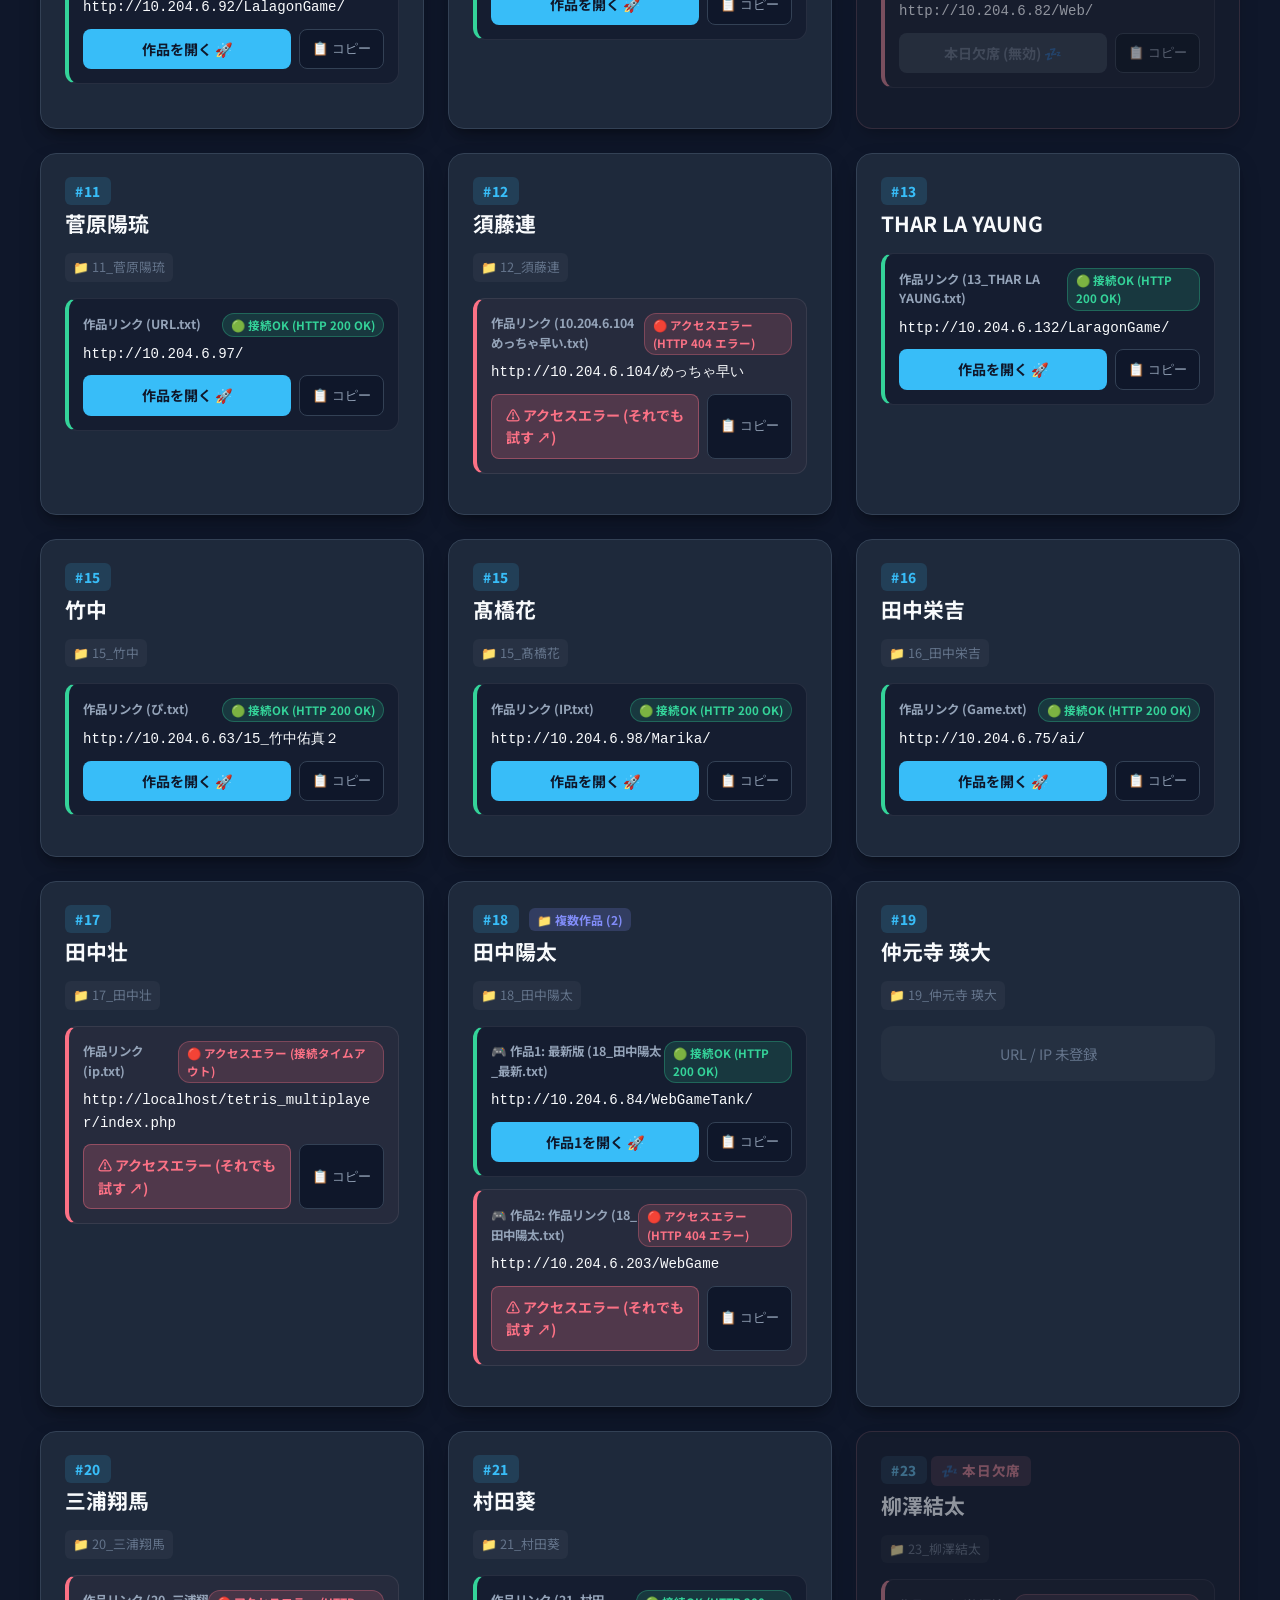
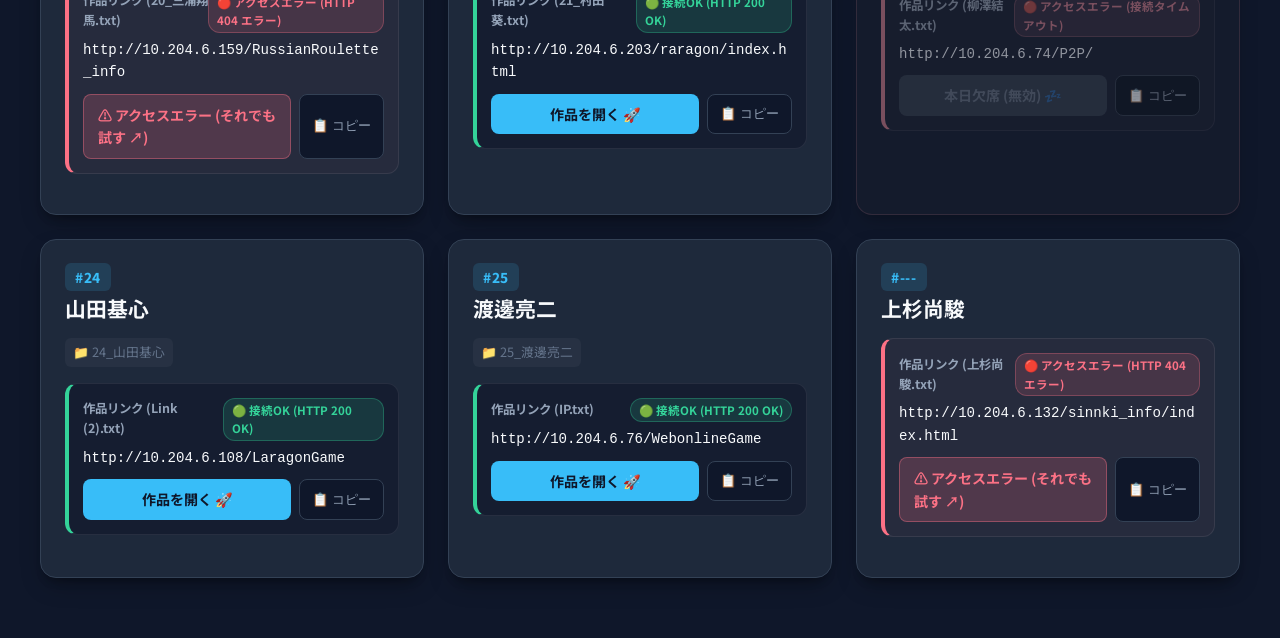
==== commit 2bfce82d: "Update student work status and portal" ====
--- a/index.html
+++ b/index.html
@@ -672,7 +672,7 @@
     <div id="toast" class="toast">クリップボードにコピーしました！</div>
 
     <script>
-        const rawStudentsData = [{"id": "01_上杉 尚俊", "num": "01", "name": "上杉 尚俊", "folder_name": "01_上杉 尚俊", "folders": ["01_上杉 尚俊"], "urls": [{"label": "作品リンク (URL.txt)", "url": "http://10.204.6.198/Game", "source_file": "URL.txt", "is_latest": false, "health": {"status": "online", "code": 200, "msg": "HTTP 200 OK"}}], "notes": [], "local_files": [], "is_absent": false}, {"id": "02_太田 誠路", "num": "02", "name": "太田 誠路", "folder_name": "02_太田 誠路", "folders": ["02_太田 誠路"], "urls": [{"label": "作品リンク (URL.txt)", "url": "http://10.204.6.59/janken/janken.html", "source_file": "URL.txt", "is_latest": false, "health": {"status": "online", "code": 200, "msg": "HTTP 200 OK"}}], "notes": [], "local_files": [], "is_absent": false}, {"id": "03_大谷あやめ", "num": "03", "name": "大谷あやめ", "folder_name": "", "folders": [], "urls": [{"label": "作品リンク (03_大谷あやめ.txt)", "url": "http://10.204.6.71/BlackjackGame", "source_file": "03_大谷あやめ.txt", "is_latest": false, "health": {"status": "online", "code": 200, "msg": "HTTP 200 OK"}}], "notes": [], "local_files": [], "is_absent": false}, {"id": "05_風戸 晄", "num": "05", "name": "風戸 晄", "folder_name": "", "folders": [], "urls": [{"label": "作品リンク (05_風戸 晄.txt)", "url": "http://10.204.6.61/3d_maze", "source_file": "05_風戸 晄.txt", "is_latest": false, "health": {"status": "online", "code": 200, "msg": "HTTP 200 OK"}}], "notes": [], "local_files": [], "is_absent": false}, {"id": "06_菊池駿佑", "num": "06", "name": "菊池駿佑", "folder_name": "06-菊池駿佑", "folders": ["06-菊池駿佑"], "urls": [{"label": "作品リンク (IP.txt)", "url": "http://10.204.6.74/README6", "source_file": "IP.txt", "is_latest": false, "health": {"status": "error", "code": 0, "msg": "接続タイムアウト"}}], "notes": [{"title": "操作方法.txt", "content": "マウス左クリック"}], "local_files": [], "is_absent": true}, {"id": "07_小池遼", "num": "07", "name": "小池遼", "folder_name": "07_小池遼", "folders": ["07_小池遼"], "urls": [{"label": "最新版 (URL 最新版.txt)", "url": "http://10.204.6.106/", "source_file": "URL 最新版.txt", "is_latest": true, "health": {"status": "online", "code": 200, "msg": "HTTP 200 OK"}}, {"label": "作品リンク (URL.txt)", "url": "http://10.204.6.147/ball/", "source_file": "URL.txt", "is_latest": false, "health": {"status": "error", "code": 0, "msg": "接続タイムアウト"}}], "notes": [], "local_files": [], "is_absent": false}, {"id": "08_作田颯斗", "num": "08", "name": "作田颯斗", "folder_name": "08_作田颯斗", "folders": ["08_作田颯斗"], "urls": [{"label": "作品リンク (LalagonGame.txt)", "url": "http://10.204.6.92/LalagonGame/", "source_file": "LalagonGame.txt", "is_latest": false, "health": {"status": "online", "code": 200, "msg": "HTTP 200 OK"}}], "notes": [], "local_files": [], "is_absent": false}, {"id": "09_佐藤瑛太", "num": "09", "name": "佐藤瑛太", "folder_name": "", "folders": [], "urls": [{"label": "作品リンク (09_佐藤瑛太.txt)", "url": "http://10.204.6.104/HTMLgame/", "source_file": "09_佐藤瑛太.txt", "is_latest": false, "health": {"status": "online", "code": 200, "msg": "HTTP 200 OK"}}], "notes": [], "local_files": [], "is_absent": false}, {"id": "10_蔣心悦", "num": "10", "name": "蔣心悦", "folder_name": "10_蔣心悦", "folders": ["10_蔣心悦"], "urls": [{"label": "作品リンク (10蔣心悦.txt)", "url": "http://10.204.6.82/Web/", "source_file": "10蔣心悦.txt", "is_latest": false, "health": {"status": "error", "code": 0, "msg": "接続タイムアウト"}}], "notes": [], "local_files": [], "is_absent": true}, {"id": "11_菅原陽琉", "num": "11", "name": "菅原陽琉", "folder_name": "11_菅原陽琉", "folders": ["11_菅原陽琉"], "urls": [{"label": "作品リンク (URL.txt)", "url": "http://10.204.6.97/", "source_file": "URL.txt", "is_latest": false, "health": {"status": "online", "code": 200, "msg": "HTTP 200 OK"}}], "notes": [], "local_files": [], "is_absent": false}, {"id": "12_須藤連", "num": "12", "name": "須藤連", "folder_name": "12_須藤連", "folders": ["12_須藤連"], "urls": [{"label": "作品リンク (10.204.6.104めっちゃ早い.txt)", "url": "http://10.204.6.104/めっちゃ早い", "source_file": "10.204.6.104めっちゃ早い.txt", "is_latest": false, "health": {"status": "error", "code": 404, "msg": "HTTP 404 エラー"}}], "notes": [], "local_files": [], "is_absent": false}, {"id": "13_THAR LA YAUNG", "num": "13", "name": "THAR LA YAUNG", "folder_name": "", "folders": [], "urls": [{"label": "作品リンク (13_THAR LA YAUNG.txt)", "url": "http://10.204.6.132/LaragonGame/", "source_file": "13_THAR LA YAUNG.txt", "is_latest": false, "health": {"status": "online", "code": 200, "msg": "HTTP 200 OK"}}], "notes": [], "local_files": [], "is_absent": false}, {"id": "15_竹中", "num": "15", "name": "竹中", "folder_name": "15_竹中", "folders": ["15_竹中"], "urls": [{"label": "作品リンク (ぴ.txt)", "url": "http://10.204.6.63/15_竹中佑真２", "source_file": "ぴ.txt", "is_latest": false, "health": {"status": "online", "code": 200, "msg": "HTTP 200 OK"}}], "notes": [], "local_files": [], "is_absent": false}, {"id": "15_髙橋花", "num": "15", "name": "髙橋花", "folder_name": "15_髙橋花", "folders": ["15_髙橋花"], "urls": [{"label": "作品リンク (IP.txt)", "url": "http://10.204.6.98/Marika/", "source_file": "IP.txt", "is_latest": false, "health": {"status": "online", "code": 200, "msg": "HTTP 200 OK"}}], "notes": [], "local_files": [], "is_absent": false}, {"id": "16_田中栄吉", "num": "16", "name": "田中栄吉", "folder_name": "16_田中栄吉", "folders": ["16_田中栄吉"], "urls": [{"label": "作品リンク (Game.txt)", "url": "http://10.204.6.75/ai/", "source_file": "Game.txt", "is_latest": false, "health": {"status": "online", "code": 200, "msg": "HTTP 200 OK"}}], "notes": [], "local_files": [], "is_absent": false}, {"id": "17_田中壮", "num": "17", "name": "田中壮", "folder_name": "17_田中壮", "folders": ["17_田中壮"], "urls": [{"label": "作品リンク (ip.txt)", "url": "http://localhost/tetris_multiplayer/index.php", "source_file": "ip.txt", "is_latest": false, "health": {"status": "error", "code": 0, "msg": "接続タイムアウト"}}], "notes": [], "local_files": [], "is_absent": false}, {"id": "18_田中陽太", "num": "18", "name": "田中陽太", "folder_name": "18_田中陽太", "folders": ["18_田中陽太"], "urls": [{"label": "最新版 (18_田中陽太_最新.txt)", "url": "http://10.204.6.84/WebGameTank/", "source_file": "18_田中陽太_最新.txt", "is_latest": true, "health": {"status": "online", "code": 200, "msg": "HTTP 200 OK"}}, {"label": "作品リンク (18_田中陽太.txt)", "url": "http://10.204.6.203/WebGame", "source_file": "18_田中陽太.txt", "is_latest": false, "health": {"status": "error", "code": 404, "msg": "HTTP 404 エラー"}}], "notes": [], "local_files": [], "is_absent": false}, {"id": "19_仲元寺 瑛大", "num": "19", "name": "仲元寺 瑛大", "folder_name": "19_仲元寺 瑛大", "folders": ["19_仲元寺 瑛大"], "urls": [], "notes": [], "local_files": [], "is_absent": false}, {"id": "20_三浦翔馬", "num": "20", "name": "三浦翔馬", "folder_name": "20_三浦翔馬", "folders": ["20_三浦翔馬"], "urls": [{"label": "作品リンク (20_三浦翔馬.txt)", "url": "http://10.204.6.159/RussianRoulette_info", "source_file": "20_三浦翔馬.txt", "is_latest": false, "health": {"status": "error", "code": 404, "msg": "HTTP 404 エラー"}}], "notes": [], "local_files": [], "is_absent": false}, {"id": "21_村田葵", "num": "21", "name": "村田葵", "folder_name": "21_村田葵", "folders": ["21_村田葵"], "urls": [{"label": "作品リンク (21_村田葵.txt)", "url": "http://10.204.6.203/raragon/index.html", "source_file": "21_村田葵.txt", "is_latest": false, "health": {"status": "online", "code": 200, "msg": "HTTP 200 OK"}}], "notes": [], "local_files": [], "is_absent": false}, {"id": "23_柳澤結太", "num": "23", "name": "柳澤結太", "folder_name": "23_柳澤結太", "folders": ["23_柳澤結太"], "urls": [{"label": "作品リンク (柳澤結太.txt)", "url": "http://10.204.6.74/P2P/", "source_file": "柳澤結太.txt", "is_latest": false, "health": {"status": "error", "code": 0, "msg": "接続タイムアウト"}}], "notes": [], "local_files": ["P2P\\index.html"], "is_absent": true}, {"id": "24_山田基心", "num": "24", "name": "山田基心", "folder_name": "24_山田基心", "folders": ["24_山田基心"], "urls": [{"label": "作品リンク (Link.txt)", "url": "http://10.204.6.76/htmlFinish", "source_file": "Link.txt", "is_latest": false, "health": {"status": "error", "code": 404, "msg": "HTTP 404 エラー"}}], "notes": [], "local_files": [], "is_absent": false}, {"id": "25_渡邊亮二", "num": "25", "name": "渡邊亮二", "folder_name": "25_渡邊亮二", "folders": ["25_渡邊亮二"], "urls": [{"label": "作品リンク (IP.txt)", "url": "http://10.204.6.76/WebonlineGame", "source_file": "IP.txt", "is_latest": false, "health": {"status": "online", "code": 200, "msg": "HTTP 200 OK"}}], "notes": [], "local_files": [], "is_absent": false}, {"id": "上杉尚駿", "num": "", "name": "上杉尚駿", "folder_name": "", "folders": [], "urls": [{"label": "作品リンク (上杉尚駿.txt)", "url": "http://10.204.6.132/sinnki_info/index.html", "source_file": "上杉尚駿.txt", "is_latest": false, "health": {"status": "error", "code": 404, "msg": "HTTP 404 エラー"}}], "notes": [], "local_files": [], "is_absent": false}];
+        const rawStudentsData = [{"id": "01_上杉 尚俊", "num": "01", "name": "上杉 尚俊", "folder_name": "01_上杉 尚俊", "folders": ["01_上杉 尚俊"], "urls": [{"label": "作品リンク (URL.txt)", "url": "http://10.204.6.198/Game", "source_file": "URL.txt", "is_latest": false, "health": {"status": "online", "code": 200, "msg": "HTTP 200 OK"}}], "notes": [], "local_files": [], "is_absent": false}, {"id": "02_太田 誠路", "num": "02", "name": "太田 誠路", "folder_name": "02_太田 誠路", "folders": ["02_太田 誠路"], "urls": [{"label": "作品リンク (URL.txt)", "url": "http://10.204.6.59/janken/janken.html", "source_file": "URL.txt", "is_latest": false, "health": {"status": "online", "code": 200, "msg": "HTTP 200 OK"}}], "notes": [], "local_files": [], "is_absent": false}, {"id": "03_大谷あやめ", "num": "03", "name": "大谷あやめ", "folder_name": "", "folders": [], "urls": [{"label": "作品リンク (03_大谷あやめ.txt)", "url": "http://10.204.6.71/BlackjackGame", "source_file": "03_大谷あやめ.txt", "is_latest": false, "health": {"status": "online", "code": 200, "msg": "HTTP 200 OK"}}], "notes": [], "local_files": [], "is_absent": false}, {"id": "05_風戸 晄", "num": "05", "name": "風戸 晄", "folder_name": "", "folders": [], "urls": [{"label": "作品リンク (05_風戸 晄.txt)", "url": "http://10.204.6.61/3d_maze", "source_file": "05_風戸 晄.txt", "is_latest": false, "health": {"status": "online", "code": 200, "msg": "HTTP 200 OK"}}], "notes": [], "local_files": [], "is_absent": false}, {"id": "06_菊池駿佑", "num": "06", "name": "菊池駿佑", "folder_name": "06-菊池駿佑", "folders": ["06-菊池駿佑"], "urls": [{"label": "作品リンク (IP.txt)", "url": "http://10.204.6.74/README6", "source_file": "IP.txt", "is_latest": false, "health": {"status": "error", "code": 0, "msg": "接続タイムアウト"}}], "notes": [{"title": "操作方法.txt", "content": "マウス左クリック"}], "local_files": [], "is_absent": true}, {"id": "07_小池遼", "num": "07", "name": "小池遼", "folder_name": "07_小池遼", "folders": ["07_小池遼"], "urls": [{"label": "最新版 (URL 最新版.txt)", "url": "http://10.204.6.106/", "source_file": "URL 最新版.txt", "is_latest": true, "health": {"status": "online", "code": 200, "msg": "HTTP 200 OK"}}, {"label": "作品リンク (URL.txt)", "url": "http://10.204.6.147/ball/", "source_file": "URL.txt", "is_latest": false, "health": {"status": "error", "code": 0, "msg": "接続タイムアウト"}}], "notes": [], "local_files": [], "is_absent": false}, {"id": "08_作田颯斗", "num": "08", "name": "作田颯斗", "folder_name": "08_作田颯斗", "folders": ["08_作田颯斗"], "urls": [{"label": "作品リンク (LalagonGame.txt)", "url": "http://10.204.6.92/LalagonGame/", "source_file": "LalagonGame.txt", "is_latest": false, "health": {"status": "online", "code": 200, "msg": "HTTP 200 OK"}}], "notes": [], "local_files": [], "is_absent": false}, {"id": "09_佐藤瑛太", "num": "09", "name": "佐藤瑛太", "folder_name": "", "folders": [], "urls": [{"label": "作品リンク (09_佐藤瑛太.txt)", "url": "http://10.204.6.104/HTMLgame/", "source_file": "09_佐藤瑛太.txt", "is_latest": false, "health": {"status": "online", "code": 200, "msg": "HTTP 200 OK"}}], "notes": [], "local_files": [], "is_absent": false}, {"id": "10_蔣心悦", "num": "10", "name": "蔣心悦", "folder_name": "10_蔣心悦", "folders": ["10_蔣心悦"], "urls": [{"label": "作品リンク (10蔣心悦.txt)", "url": "http://10.204.6.82/Web/", "source_file": "10蔣心悦.txt", "is_latest": false, "health": {"status": "error", "code": 0, "msg": "接続タイムアウト"}}], "notes": [], "local_files": [], "is_absent": true}, {"id": "11_菅原陽琉", "num": "11", "name": "菅原陽琉", "folder_name": "11_菅原陽琉", "folders": ["11_菅原陽琉"], "urls": [{"label": "作品リンク (URL.txt)", "url": "http://10.204.6.97/", "source_file": "URL.txt", "is_latest": false, "health": {"status": "online", "code": 200, "msg": "HTTP 200 OK"}}], "notes": [], "local_files": [], "is_absent": false}, {"id": "12_須藤連", "num": "12", "name": "須藤連", "folder_name": "12_須藤連", "folders": ["12_須藤連"], "urls": [{"label": "作品リンク (10.204.6.104めっちゃ早い.txt)", "url": "http://10.204.6.104/めっちゃ早い", "source_file": "10.204.6.104めっちゃ早い.txt", "is_latest": false, "health": {"status": "error", "code": 404, "msg": "HTTP 404 エラー"}}], "notes": [], "local_files": [], "is_absent": false}, {"id": "13_THAR LA YAUNG", "num": "13", "name": "THAR LA YAUNG", "folder_name": "", "folders": [], "urls": [{"label": "作品リンク (13_THAR LA YAUNG.txt)", "url": "http://10.204.6.132/LaragonGame/", "source_file": "13_THAR LA YAUNG.txt", "is_latest": false, "health": {"status": "online", "code": 200, "msg": "HTTP 200 OK"}}], "notes": [], "local_files": [], "is_absent": false}, {"id": "15_竹中", "num": "15", "name": "竹中", "folder_name": "15_竹中", "folders": ["15_竹中"], "urls": [{"label": "作品リンク (ぴ.txt)", "url": "http://10.204.6.63/15_竹中佑真２", "source_file": "ぴ.txt", "is_latest": false, "health": {"status": "online", "code": 200, "msg": "HTTP 200 OK"}}], "notes": [], "local_files": [], "is_absent": false}, {"id": "15_髙橋花", "num": "15", "name": "髙橋花", "folder_name": "15_髙橋花", "folders": ["15_髙橋花"], "urls": [{"label": "作品リンク (IP.txt)", "url": "http://10.204.6.98/Marika/", "source_file": "IP.txt", "is_latest": false, "health": {"status": "online", "code": 200, "msg": "HTTP 200 OK"}}], "notes": [], "local_files": [], "is_absent": false}, {"id": "16_田中栄吉", "num": "16", "name": "田中栄吉", "folder_name": "16_田中栄吉", "folders": ["16_田中栄吉"], "urls": [{"label": "作品リンク (Game.txt)", "url": "http://10.204.6.75/ai/", "source_file": "Game.txt", "is_latest": false, "health": {"status": "online", "code": 200, "msg": "HTTP 200 OK"}}], "notes": [], "local_files": [], "is_absent": false}, {"id": "17_田中壮", "num": "17", "name": "田中壮", "folder_name": "17_田中壮", "folders": ["17_田中壮"], "urls": [{"label": "作品リンク (ip.txt)", "url": "http://localhost/tetris_multiplayer/index.php", "source_file": "ip.txt", "is_latest": false, "health": {"status": "error", "code": 0, "msg": "接続タイムアウト"}}], "notes": [], "local_files": [], "is_absent": false}, {"id": "18_田中陽太", "num": "18", "name": "田中陽太", "folder_name": "18_田中陽太", "folders": ["18_田中陽太"], "urls": [{"label": "最新版 (18_田中陽太_最新.txt)", "url": "http://10.204.6.84/WebGameTank/", "source_file": "18_田中陽太_最新.txt", "is_latest": true, "health": {"status": "online", "code": 200, "msg": "HTTP 200 OK"}}, {"label": "作品リンク (18_田中陽太.txt)", "url": "http://10.204.6.203/WebGame", "source_file": "18_田中陽太.txt", "is_latest": false, "health": {"status": "error", "code": 404, "msg": "HTTP 404 エラー"}}], "notes": [], "local_files": [], "is_absent": false}, {"id": "19_仲元寺 瑛大", "num": "19", "name": "仲元寺 瑛大", "folder_name": "19_仲元寺 瑛大", "folders": ["19_仲元寺 瑛大"], "urls": [], "notes": [], "local_files": [], "is_absent": false}, {"id": "20_三浦翔馬", "num": "20", "name": "三浦翔馬", "folder_name": "20_三浦翔馬", "folders": ["20_三浦翔馬"], "urls": [{"label": "作品リンク (20_三浦翔馬.txt)", "url": "http://10.204.6.159/RussianRoulette_info", "source_file": "20_三浦翔馬.txt", "is_latest": false, "health": {"status": "error", "code": 404, "msg": "HTTP 404 エラー"}}], "notes": [], "local_files": [], "is_absent": false}, {"id": "21_村田葵", "num": "21", "name": "村田葵", "folder_name": "21_村田葵", "folders": ["21_村田葵"], "urls": [{"label": "作品リンク (21_村田葵.txt)", "url": "http://10.204.6.203/raragon/index.html", "source_file": "21_村田葵.txt", "is_latest": false, "health": {"status": "online", "code": 200, "msg": "HTTP 200 OK"}}], "notes": [], "local_files": [], "is_absent": false}, {"id": "23_柳澤結太", "num": "23", "name": "柳澤結太", "folder_name": "23_柳澤結太", "folders": ["23_柳澤結太"], "urls": [{"label": "作品リンク (柳澤結太.txt)", "url": "http://10.204.6.74/P2P/", "source_file": "柳澤結太.txt", "is_latest": false, "health": {"status": "error", "code": 0, "msg": "接続タイムアウト"}}], "notes": [], "local_files": ["P2P\\index.html"], "is_absent": true}, {"id": "24_山田基心", "num": "24", "name": "山田基心", "folder_name": "24_山田基心", "folders": ["24_山田基心"], "urls": [{"label": "作品リンク (Link (2).txt)", "url": "http://10.204.6.108/LaragonGame", "source_file": "Link (2).txt", "is_latest": false, "health": {"status": "online", "code": 200, "msg": "HTTP 200 OK"}}], "notes": [], "local_files": [], "is_absent": false}, {"id": "25_渡邊亮二", "num": "25", "name": "渡邊亮二", "folder_name": "25_渡邊亮二", "folders": ["25_渡邊亮二"], "urls": [{"label": "作品リンク (IP.txt)", "url": "http://10.204.6.76/WebonlineGame", "source_file": "IP.txt", "is_latest": false, "health": {"status": "online", "code": 200, "msg": "HTTP 200 OK"}}], "notes": [], "local_files": [], "is_absent": false}, {"id": "上杉尚駿", "num": "", "name": "上杉尚駿", "folder_name": "", "folders": [], "urls": [{"label": "作品リンク (上杉尚駿.txt)", "url": "http://10.204.6.132/sinnki_info/index.html", "source_file": "上杉尚駿.txt", "is_latest": false, "health": {"status": "error", "code": 404, "msg": "HTTP 404 エラー"}}], "notes": [], "local_files": [], "is_absent": false}];
 
         let currentFilter = 'all';
 
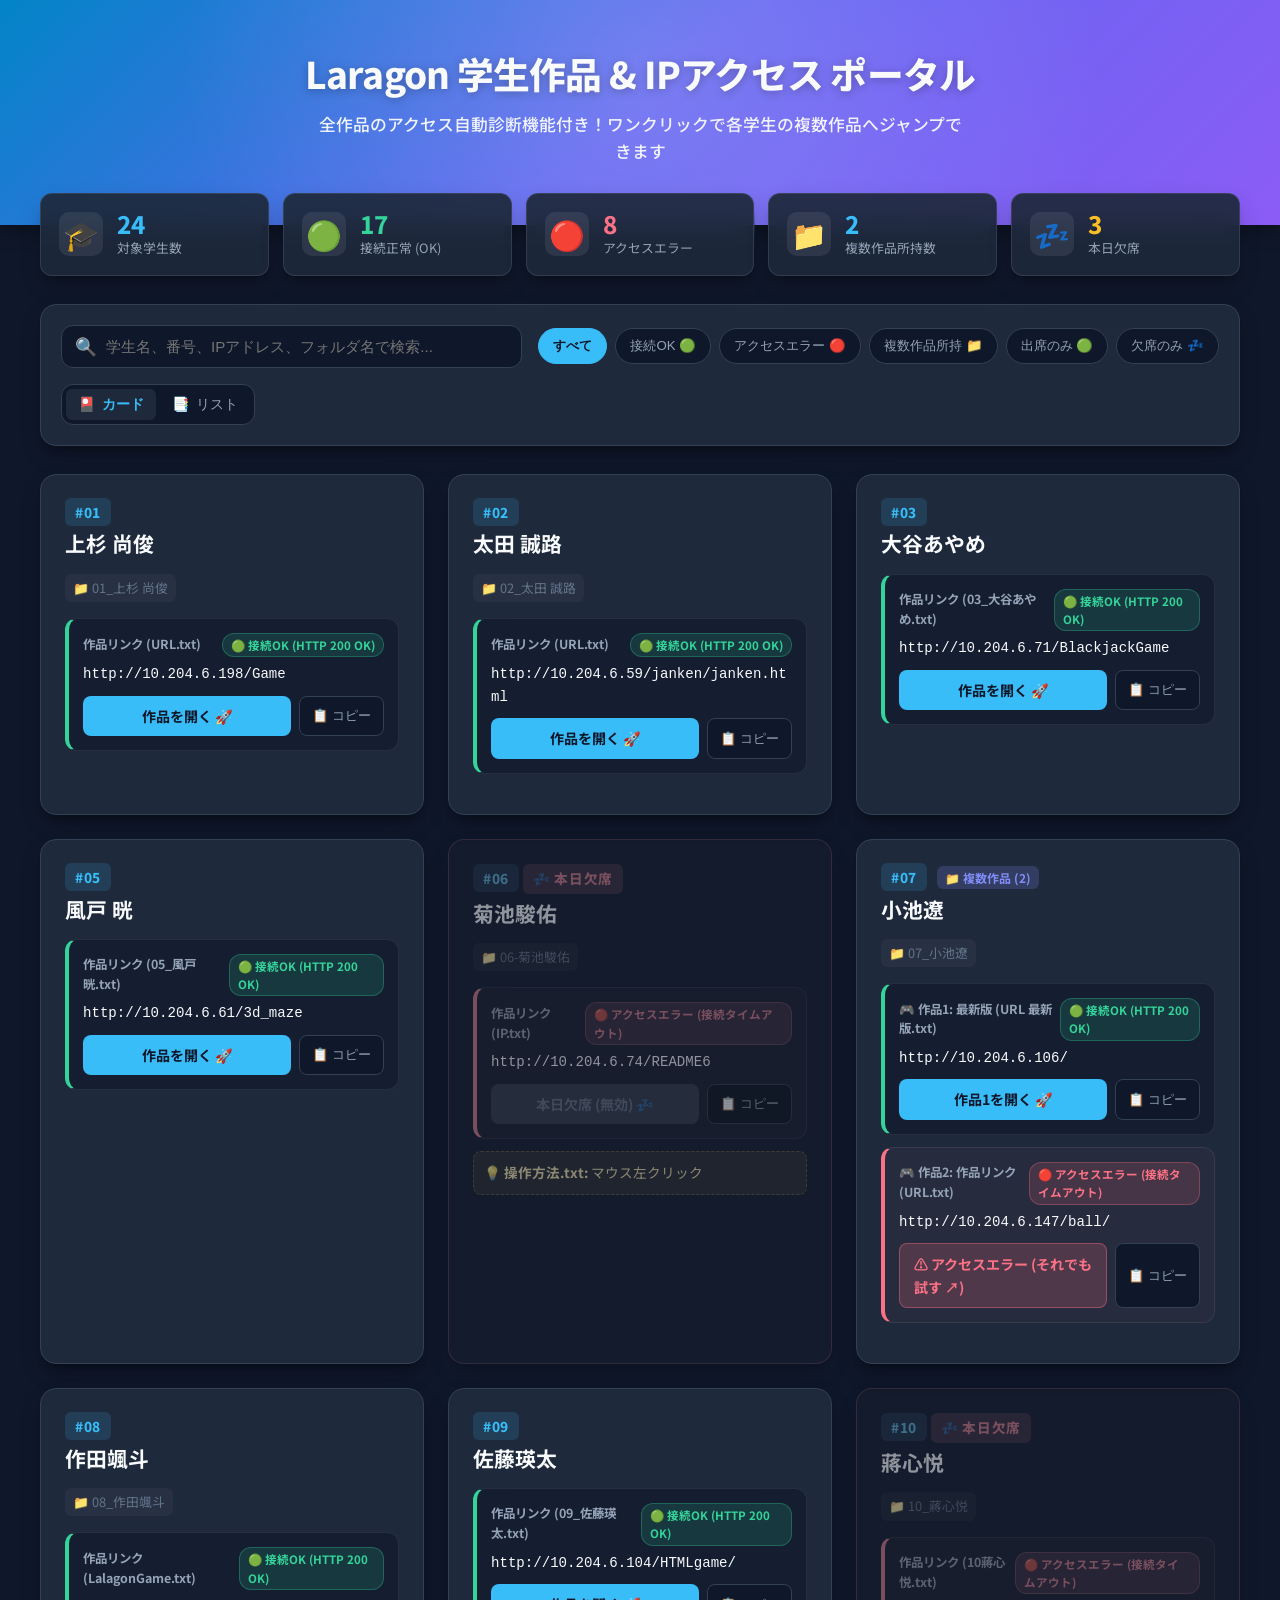
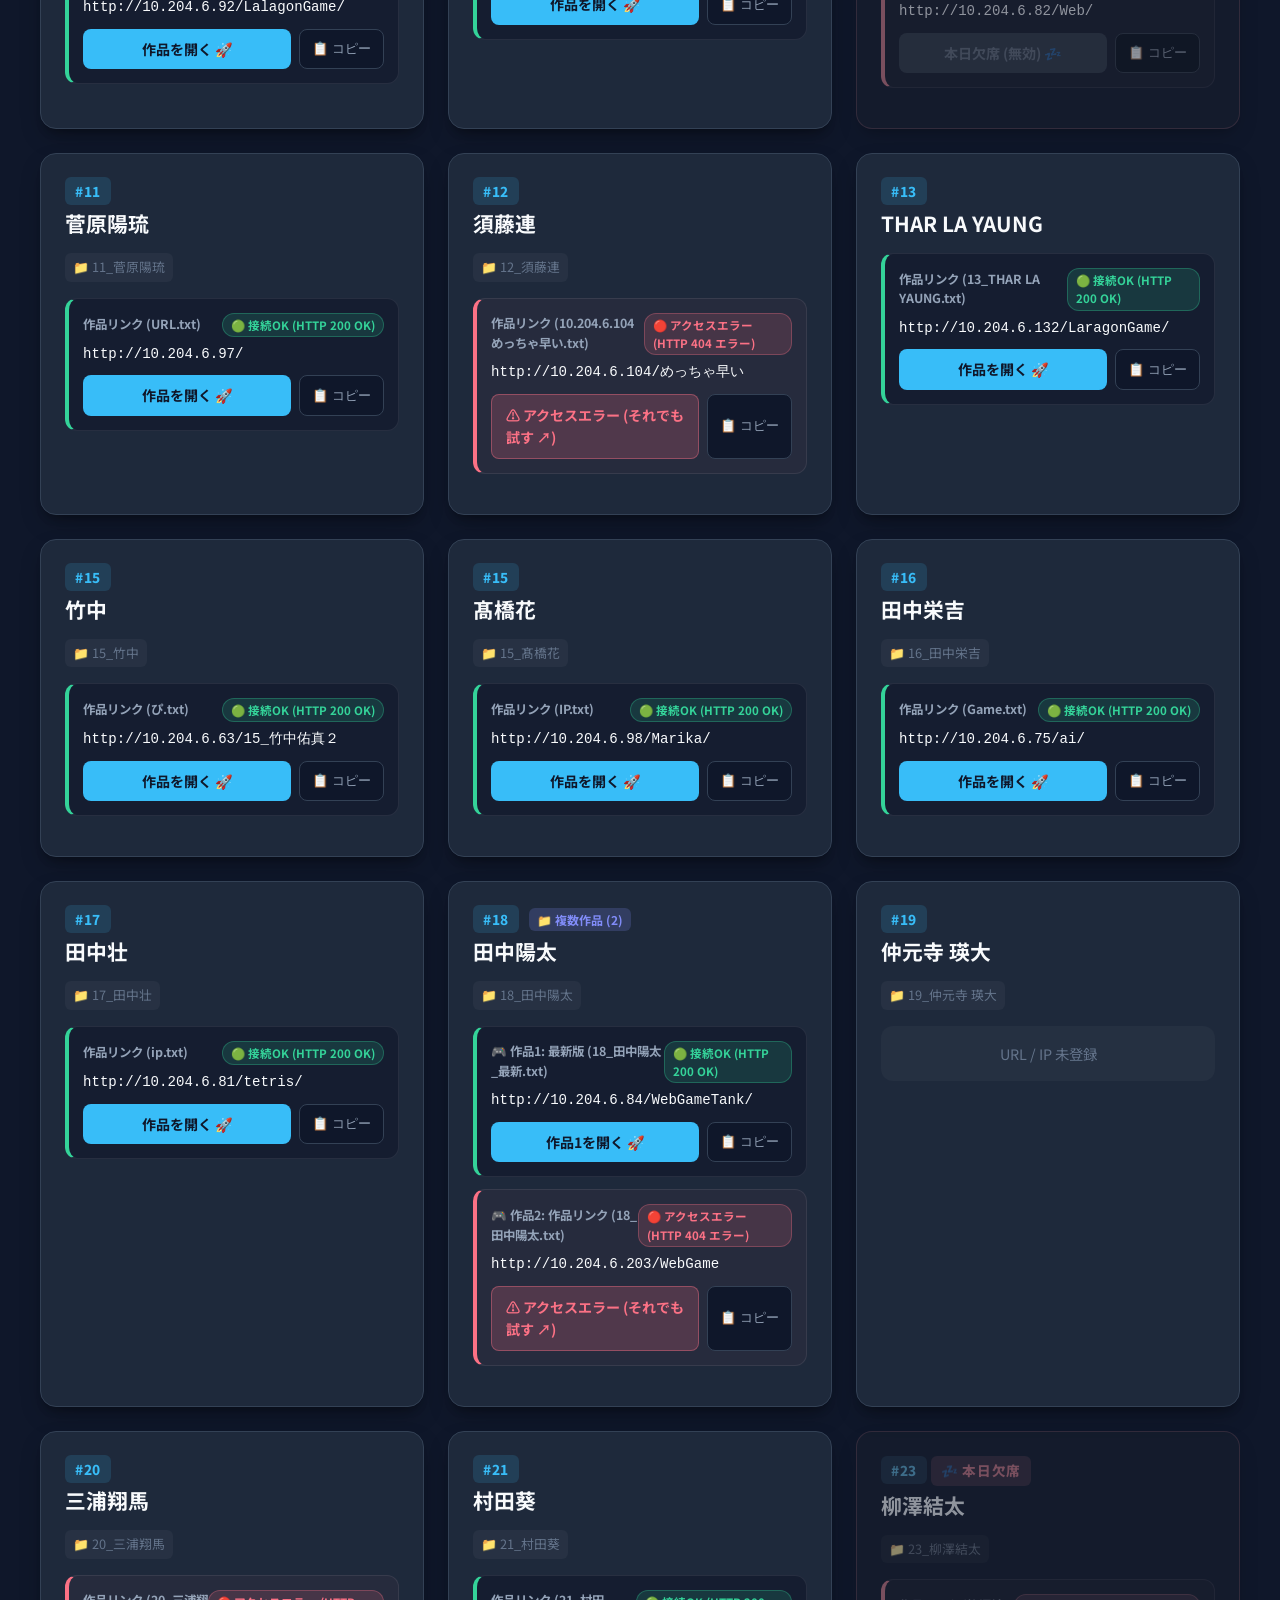
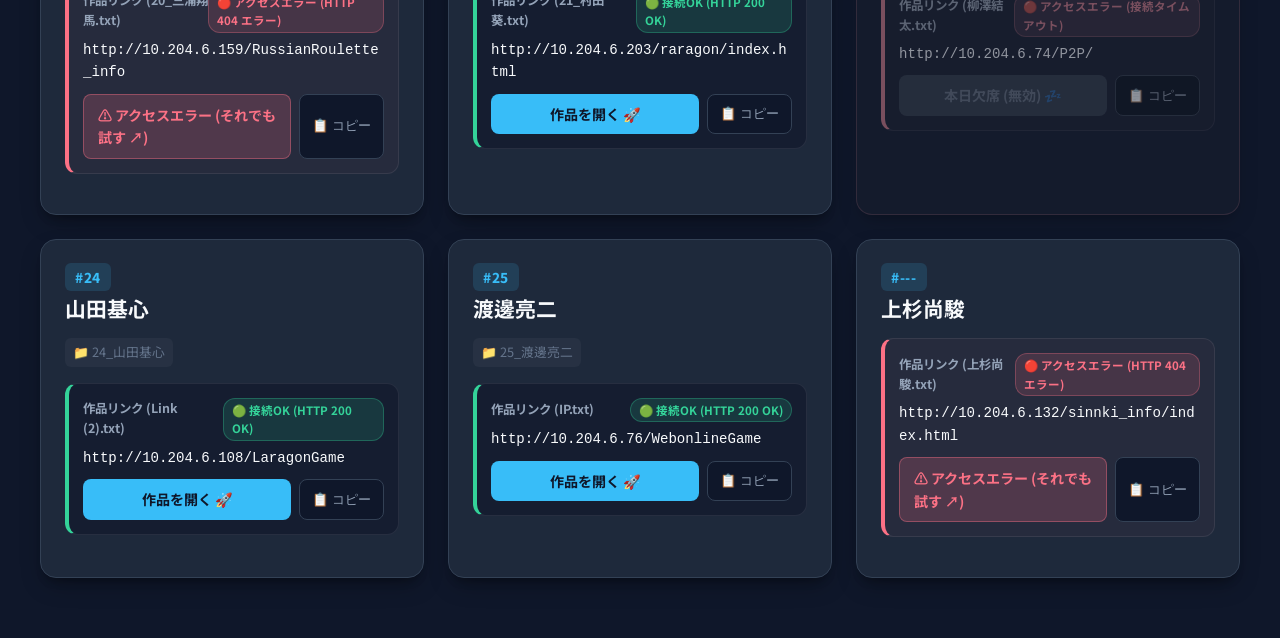
==== commit d9439af0: "Update portal data and live accessibility status" ====
--- a/index.html
+++ b/index.html
@@ -672,7 +672,7 @@
     <div id="toast" class="toast">クリップボードにコピーしました！</div>
 
     <script>
-        const rawStudentsData = [{"id": "01_上杉 尚俊", "num": "01", "name": "上杉 尚俊", "folder_name": "01_上杉 尚俊", "folders": ["01_上杉 尚俊"], "urls": [{"label": "作品リンク (URL.txt)", "url": "http://10.204.6.198/Game", "source_file": "URL.txt", "is_latest": false, "health": {"status": "online", "code": 200, "msg": "HTTP 200 OK"}}], "notes": [], "local_files": [], "is_absent": false}, {"id": "02_太田 誠路", "num": "02", "name": "太田 誠路", "folder_name": "02_太田 誠路", "folders": ["02_太田 誠路"], "urls": [{"label": "作品リンク (URL.txt)", "url": "http://10.204.6.59/janken/janken.html", "source_file": "URL.txt", "is_latest": false, "health": {"status": "online", "code": 200, "msg": "HTTP 200 OK"}}], "notes": [], "local_files": [], "is_absent": false}, {"id": "03_大谷あやめ", "num": "03", "name": "大谷あやめ", "folder_name": "", "folders": [], "urls": [{"label": "作品リンク (03_大谷あやめ.txt)", "url": "http://10.204.6.71/BlackjackGame", "source_file": "03_大谷あやめ.txt", "is_latest": false, "health": {"status": "online", "code": 200, "msg": "HTTP 200 OK"}}], "notes": [], "local_files": [], "is_absent": false}, {"id": "05_風戸 晄", "num": "05", "name": "風戸 晄", "folder_name": "", "folders": [], "urls": [{"label": "作品リンク (05_風戸 晄.txt)", "url": "http://10.204.6.61/3d_maze", "source_file": "05_風戸 晄.txt", "is_latest": false, "health": {"status": "online", "code": 200, "msg": "HTTP 200 OK"}}], "notes": [], "local_files": [], "is_absent": false}, {"id": "06_菊池駿佑", "num": "06", "name": "菊池駿佑", "folder_name": "06-菊池駿佑", "folders": ["06-菊池駿佑"], "urls": [{"label": "作品リンク (IP.txt)", "url": "http://10.204.6.74/README6", "source_file": "IP.txt", "is_latest": false, "health": {"status": "error", "code": 0, "msg": "接続タイムアウト"}}], "notes": [{"title": "操作方法.txt", "content": "マウス左クリック"}], "local_files": [], "is_absent": true}, {"id": "07_小池遼", "num": "07", "name": "小池遼", "folder_name": "07_小池遼", "folders": ["07_小池遼"], "urls": [{"label": "最新版 (URL 最新版.txt)", "url": "http://10.204.6.106/", "source_file": "URL 最新版.txt", "is_latest": true, "health": {"status": "online", "code": 200, "msg": "HTTP 200 OK"}}, {"label": "作品リンク (URL.txt)", "url": "http://10.204.6.147/ball/", "source_file": "URL.txt", "is_latest": false, "health": {"status": "error", "code": 0, "msg": "接続タイムアウト"}}], "notes": [], "local_files": [], "is_absent": false}, {"id": "08_作田颯斗", "num": "08", "name": "作田颯斗", "folder_name": "08_作田颯斗", "folders": ["08_作田颯斗"], "urls": [{"label": "作品リンク (LalagonGame.txt)", "url": "http://10.204.6.92/LalagonGame/", "source_file": "LalagonGame.txt", "is_latest": false, "health": {"status": "online", "code": 200, "msg": "HTTP 200 OK"}}], "notes": [], "local_files": [], "is_absent": false}, {"id": "09_佐藤瑛太", "num": "09", "name": "佐藤瑛太", "folder_name": "", "folders": [], "urls": [{"label": "作品リンク (09_佐藤瑛太.txt)", "url": "http://10.204.6.104/HTMLgame/", "source_file": "09_佐藤瑛太.txt", "is_latest": false, "health": {"status": "online", "code": 200, "msg": "HTTP 200 OK"}}], "notes": [], "local_files": [], "is_absent": false}, {"id": "10_蔣心悦", "num": "10", "name": "蔣心悦", "folder_name": "10_蔣心悦", "folders": ["10_蔣心悦"], "urls": [{"label": "作品リンク (10蔣心悦.txt)", "url": "http://10.204.6.82/Web/", "source_file": "10蔣心悦.txt", "is_latest": false, "health": {"status": "error", "code": 0, "msg": "接続タイムアウト"}}], "notes": [], "local_files": [], "is_absent": true}, {"id": "11_菅原陽琉", "num": "11", "name": "菅原陽琉", "folder_name": "11_菅原陽琉", "folders": ["11_菅原陽琉"], "urls": [{"label": "作品リンク (URL.txt)", "url": "http://10.204.6.97/", "source_file": "URL.txt", "is_latest": false, "health": {"status": "online", "code": 200, "msg": "HTTP 200 OK"}}], "notes": [], "local_files": [], "is_absent": false}, {"id": "12_須藤連", "num": "12", "name": "須藤連", "folder_name": "12_須藤連", "folders": ["12_須藤連"], "urls": [{"label": "作品リンク (10.204.6.104めっちゃ早い.txt)", "url": "http://10.204.6.104/めっちゃ早い", "source_file": "10.204.6.104めっちゃ早い.txt", "is_latest": false, "health": {"status": "error", "code": 404, "msg": "HTTP 404 エラー"}}], "notes": [], "local_files": [], "is_absent": false}, {"id": "13_THAR LA YAUNG", "num": "13", "name": "THAR LA YAUNG", "folder_name": "", "folders": [], "urls": [{"label": "作品リンク (13_THAR LA YAUNG.txt)", "url": "http://10.204.6.132/LaragonGame/", "source_file": "13_THAR LA YAUNG.txt", "is_latest": false, "health": {"status": "online", "code": 200, "msg": "HTTP 200 OK"}}], "notes": [], "local_files": [], "is_absent": false}, {"id": "15_竹中", "num": "15", "name": "竹中", "folder_name": "15_竹中", "folders": ["15_竹中"], "urls": [{"label": "作品リンク (ぴ.txt)", "url": "http://10.204.6.63/15_竹中佑真２", "source_file": "ぴ.txt", "is_latest": false, "health": {"status": "online", "code": 200, "msg": "HTTP 200 OK"}}], "notes": [], "local_files": [], "is_absent": false}, {"id": "15_髙橋花", "num": "15", "name": "髙橋花", "folder_name": "15_髙橋花", "folders": ["15_髙橋花"], "urls": [{"label": "作品リンク (IP.txt)", "url": "http://10.204.6.98/Marika/", "source_file": "IP.txt", "is_latest": false, "health": {"status": "online", "code": 200, "msg": "HTTP 200 OK"}}], "notes": [], "local_files": [], "is_absent": false}, {"id": "16_田中栄吉", "num": "16", "name": "田中栄吉", "folder_name": "16_田中栄吉", "folders": ["16_田中栄吉"], "urls": [{"label": "作品リンク (Game.txt)", "url": "http://10.204.6.75/ai/", "source_file": "Game.txt", "is_latest": false, "health": {"status": "online", "code": 200, "msg": "HTTP 200 OK"}}], "notes": [], "local_files": [], "is_absent": false}, {"id": "17_田中壮", "num": "17", "name": "田中壮", "folder_name": "17_田中壮", "folders": ["17_田中壮"], "urls": [{"label": "作品リンク (ip.txt)", "url": "http://localhost/tetris_multiplayer/index.php", "source_file": "ip.txt", "is_latest": false, "health": {"status": "error", "code": 0, "msg": "接続タイムアウト"}}], "notes": [], "local_files": [], "is_absent": false}, {"id": "18_田中陽太", "num": "18", "name": "田中陽太", "folder_name": "18_田中陽太", "folders": ["18_田中陽太"], "urls": [{"label": "最新版 (18_田中陽太_最新.txt)", "url": "http://10.204.6.84/WebGameTank/", "source_file": "18_田中陽太_最新.txt", "is_latest": true, "health": {"status": "online", "code": 200, "msg": "HTTP 200 OK"}}, {"label": "作品リンク (18_田中陽太.txt)", "url": "http://10.204.6.203/WebGame", "source_file": "18_田中陽太.txt", "is_latest": false, "health": {"status": "error", "code": 404, "msg": "HTTP 404 エラー"}}], "notes": [], "local_files": [], "is_absent": false}, {"id": "19_仲元寺 瑛大", "num": "19", "name": "仲元寺 瑛大", "folder_name": "19_仲元寺 瑛大", "folders": ["19_仲元寺 瑛大"], "urls": [], "notes": [], "local_files": [], "is_absent": false}, {"id": "20_三浦翔馬", "num": "20", "name": "三浦翔馬", "folder_name": "20_三浦翔馬", "folders": ["20_三浦翔馬"], "urls": [{"label": "作品リンク (20_三浦翔馬.txt)", "url": "http://10.204.6.159/RussianRoulette_info", "source_file": "20_三浦翔馬.txt", "is_latest": false, "health": {"status": "error", "code": 404, "msg": "HTTP 404 エラー"}}], "notes": [], "local_files": [], "is_absent": false}, {"id": "21_村田葵", "num": "21", "name": "村田葵", "folder_name": "21_村田葵", "folders": ["21_村田葵"], "urls": [{"label": "作品リンク (21_村田葵.txt)", "url": "http://10.204.6.203/raragon/index.html", "source_file": "21_村田葵.txt", "is_latest": false, "health": {"status": "online", "code": 200, "msg": "HTTP 200 OK"}}], "notes": [], "local_files": [], "is_absent": false}, {"id": "23_柳澤結太", "num": "23", "name": "柳澤結太", "folder_name": "23_柳澤結太", "folders": ["23_柳澤結太"], "urls": [{"label": "作品リンク (柳澤結太.txt)", "url": "http://10.204.6.74/P2P/", "source_file": "柳澤結太.txt", "is_latest": false, "health": {"status": "error", "code": 0, "msg": "接続タイムアウト"}}], "notes": [], "local_files": ["P2P\\index.html"], "is_absent": true}, {"id": "24_山田基心", "num": "24", "name": "山田基心", "folder_name": "24_山田基心", "folders": ["24_山田基心"], "urls": [{"label": "作品リンク (Link (2).txt)", "url": "http://10.204.6.108/LaragonGame", "source_file": "Link (2).txt", "is_latest": false, "health": {"status": "online", "code": 200, "msg": "HTTP 200 OK"}}], "notes": [], "local_files": [], "is_absent": false}, {"id": "25_渡邊亮二", "num": "25", "name": "渡邊亮二", "folder_name": "25_渡邊亮二", "folders": ["25_渡邊亮二"], "urls": [{"label": "作品リンク (IP.txt)", "url": "http://10.204.6.76/WebonlineGame", "source_file": "IP.txt", "is_latest": false, "health": {"status": "online", "code": 200, "msg": "HTTP 200 OK"}}], "notes": [], "local_files": [], "is_absent": false}, {"id": "上杉尚駿", "num": "", "name": "上杉尚駿", "folder_name": "", "folders": [], "urls": [{"label": "作品リンク (上杉尚駿.txt)", "url": "http://10.204.6.132/sinnki_info/index.html", "source_file": "上杉尚駿.txt", "is_latest": false, "health": {"status": "error", "code": 404, "msg": "HTTP 404 エラー"}}], "notes": [], "local_files": [], "is_absent": false}];
+        const rawStudentsData = [{"id": "01_上杉 尚俊", "num": "01", "name": "上杉 尚俊", "folder_name": "01_上杉 尚俊", "folders": ["01_上杉 尚俊"], "urls": [{"label": "作品リンク (URL.txt)", "url": "http://10.204.6.198/Game", "source_file": "URL.txt", "is_latest": false, "health": {"status": "online", "code": 200, "msg": "HTTP 200 OK"}}], "notes": [], "local_files": [], "is_absent": false}, {"id": "02_太田 誠路", "num": "02", "name": "太田 誠路", "folder_name": "02_太田 誠路", "folders": ["02_太田 誠路"], "urls": [{"label": "作品リンク (URL.txt)", "url": "http://10.204.6.59/janken/janken.html", "source_file": "URL.txt", "is_latest": false, "health": {"status": "online", "code": 200, "msg": "HTTP 200 OK"}}], "notes": [], "local_files": [], "is_absent": false}, {"id": "03_大谷あやめ", "num": "03", "name": "大谷あやめ", "folder_name": "", "folders": [], "urls": [{"label": "作品リンク (03_大谷あやめ.txt)", "url": "http://10.204.6.71/BlackjackGame", "source_file": "03_大谷あやめ.txt", "is_latest": false, "health": {"status": "online", "code": 200, "msg": "HTTP 200 OK"}}], "notes": [], "local_files": [], "is_absent": false}, {"id": "05_風戸 晄", "num": "05", "name": "風戸 晄", "folder_name": "", "folders": [], "urls": [{"label": "作品リンク (05_風戸 晄.txt)", "url": "http://10.204.6.61/3d_maze", "source_file": "05_風戸 晄.txt", "is_latest": false, "health": {"status": "online", "code": 200, "msg": "HTTP 200 OK"}}], "notes": [], "local_files": [], "is_absent": false}, {"id": "06_菊池駿佑", "num": "06", "name": "菊池駿佑", "folder_name": "06-菊池駿佑", "folders": ["06-菊池駿佑"], "urls": [{"label": "作品リンク (IP.txt)", "url": "http://10.204.6.74/README6", "source_file": "IP.txt", "is_latest": false, "health": {"status": "error", "code": 0, "msg": "接続タイムアウト"}}], "notes": [{"title": "操作方法.txt", "content": "マウス左クリック"}], "local_files": [], "is_absent": true}, {"id": "07_小池遼", "num": "07", "name": "小池遼", "folder_name": "07_小池遼", "folders": ["07_小池遼"], "urls": [{"label": "最新版 (URL 最新版.txt)", "url": "http://10.204.6.106/", "source_file": "URL 最新版.txt", "is_latest": true, "health": {"status": "online", "code": 200, "msg": "HTTP 200 OK"}}, {"label": "作品リンク (URL.txt)", "url": "http://10.204.6.147/ball/", "source_file": "URL.txt", "is_latest": false, "health": {"status": "error", "code": 0, "msg": "接続タイムアウト"}}], "notes": [], "local_files": [], "is_absent": false}, {"id": "08_作田颯斗", "num": "08", "name": "作田颯斗", "folder_name": "08_作田颯斗", "folders": ["08_作田颯斗"], "urls": [{"label": "作品リンク (LalagonGame.txt)", "url": "http://10.204.6.92/LalagonGame/", "source_file": "LalagonGame.txt", "is_latest": false, "health": {"status": "online", "code": 200, "msg": "HTTP 200 OK"}}], "notes": [], "local_files": [], "is_absent": false}, {"id": "09_佐藤瑛太", "num": "09", "name": "佐藤瑛太", "folder_name": "", "folders": [], "urls": [{"label": "作品リンク (09_佐藤瑛太.txt)", "url": "http://10.204.6.104/HTMLgame/", "source_file": "09_佐藤瑛太.txt", "is_latest": false, "health": {"status": "online", "code": 200, "msg": "HTTP 200 OK"}}], "notes": [], "local_files": [], "is_absent": false}, {"id": "10_蔣心悦", "num": "10", "name": "蔣心悦", "folder_name": "10_蔣心悦", "folders": ["10_蔣心悦"], "urls": [{"label": "作品リンク (10蔣心悦.txt)", "url": "http://10.204.6.82/Web/", "source_file": "10蔣心悦.txt", "is_latest": false, "health": {"status": "error", "code": 0, "msg": "接続タイムアウト"}}], "notes": [], "local_files": [], "is_absent": true}, {"id": "11_菅原陽琉", "num": "11", "name": "菅原陽琉", "folder_name": "11_菅原陽琉", "folders": ["11_菅原陽琉"], "urls": [{"label": "作品リンク (URL.txt)", "url": "http://10.204.6.97/", "source_file": "URL.txt", "is_latest": false, "health": {"status": "online", "code": 200, "msg": "HTTP 200 OK"}}], "notes": [], "local_files": [], "is_absent": false}, {"id": "12_須藤連", "num": "12", "name": "須藤連", "folder_name": "12_須藤連", "folders": ["12_須藤連"], "urls": [{"label": "作品リンク (10.204.6.104めっちゃ早い.txt)", "url": "http://10.204.6.104/めっちゃ早い", "source_file": "10.204.6.104めっちゃ早い.txt", "is_latest": false, "health": {"status": "error", "code": 404, "msg": "HTTP 404 エラー"}}], "notes": [], "local_files": [], "is_absent": false}, {"id": "13_THAR LA YAUNG", "num": "13", "name": "THAR LA YAUNG", "folder_name": "", "folders": [], "urls": [{"label": "作品リンク (13_THAR LA YAUNG.txt)", "url": "http://10.204.6.132/LaragonGame/", "source_file": "13_THAR LA YAUNG.txt", "is_latest": false, "health": {"status": "online", "code": 200, "msg": "HTTP 200 OK"}}], "notes": [], "local_files": [], "is_absent": false}, {"id": "15_竹中", "num": "15", "name": "竹中", "folder_name": "15_竹中", "folders": ["15_竹中"], "urls": [{"label": "作品リンク (ぴ.txt)", "url": "http://10.204.6.63/15_竹中佑真２", "source_file": "ぴ.txt", "is_latest": false, "health": {"status": "online", "code": 200, "msg": "HTTP 200 OK"}}], "notes": [], "local_files": [], "is_absent": false}, {"id": "15_髙橋花", "num": "15", "name": "髙橋花", "folder_name": "15_髙橋花", "folders": ["15_髙橋花"], "urls": [{"label": "作品リンク (IP.txt)", "url": "http://10.204.6.98/Marika/", "source_file": "IP.txt", "is_latest": false, "health": {"status": "online", "code": 200, "msg": "HTTP 200 OK"}}], "notes": [], "local_files": [], "is_absent": false}, {"id": "16_田中栄吉", "num": "16", "name": "田中栄吉", "folder_name": "16_田中栄吉", "folders": ["16_田中栄吉"], "urls": [{"label": "作品リンク (Game.txt)", "url": "http://10.204.6.75/ai/", "source_file": "Game.txt", "is_latest": false, "health": {"status": "online", "code": 200, "msg": "HTTP 200 OK"}}], "notes": [], "local_files": [], "is_absent": false}, {"id": "17_田中壮", "num": "17", "name": "田中壮", "folder_name": "17_田中壮", "folders": ["17_田中壮"], "urls": [{"label": "作品リンク (ip.txt)", "url": "http://10.204.6.81/tetris/", "source_file": "ip.txt", "is_latest": false, "health": {"status": "online", "code": 200, "msg": "HTTP 200 OK"}}], "notes": [], "local_files": [], "is_absent": false}, {"id": "18_田中陽太", "num": "18", "name": "田中陽太", "folder_name": "18_田中陽太", "folders": ["18_田中陽太"], "urls": [{"label": "最新版 (18_田中陽太_最新.txt)", "url": "http://10.204.6.84/WebGameTank/", "source_file": "18_田中陽太_最新.txt", "is_latest": true, "health": {"status": "online", "code": 200, "msg": "HTTP 200 OK"}}, {"label": "作品リンク (18_田中陽太.txt)", "url": "http://10.204.6.203/WebGame", "source_file": "18_田中陽太.txt", "is_latest": false, "health": {"status": "error", "code": 404, "msg": "HTTP 404 エラー"}}], "notes": [], "local_files": [], "is_absent": false}, {"id": "19_仲元寺 瑛大", "num": "19", "name": "仲元寺 瑛大", "folder_name": "19_仲元寺 瑛大", "folders": ["19_仲元寺 瑛大"], "urls": [], "notes": [], "local_files": [], "is_absent": false}, {"id": "20_三浦翔馬", "num": "20", "name": "三浦翔馬", "folder_name": "20_三浦翔馬", "folders": ["20_三浦翔馬"], "urls": [{"label": "作品リンク (20_三浦翔馬.txt)", "url": "http://10.204.6.159/RussianRoulette_info", "source_file": "20_三浦翔馬.txt", "is_latest": false, "health": {"status": "error", "code": 404, "msg": "HTTP 404 エラー"}}], "notes": [], "local_files": [], "is_absent": false}, {"id": "21_村田葵", "num": "21", "name": "村田葵", "folder_name": "21_村田葵", "folders": ["21_村田葵"], "urls": [{"label": "作品リンク (21_村田葵.txt)", "url": "http://10.204.6.203/raragon/index.html", "source_file": "21_村田葵.txt", "is_latest": false, "health": {"status": "online", "code": 200, "msg": "HTTP 200 OK"}}], "notes": [], "local_files": [], "is_absent": false}, {"id": "23_柳澤結太", "num": "23", "name": "柳澤結太", "folder_name": "23_柳澤結太", "folders": ["23_柳澤結太"], "urls": [{"label": "作品リンク (柳澤結太.txt)", "url": "http://10.204.6.74/P2P/", "source_file": "柳澤結太.txt", "is_latest": false, "health": {"status": "error", "code": 0, "msg": "接続タイムアウト"}}], "notes": [], "local_files": ["P2P\\index.html"], "is_absent": true}, {"id": "24_山田基心", "num": "24", "name": "山田基心", "folder_name": "24_山田基心", "folders": ["24_山田基心"], "urls": [{"label": "作品リンク (Link (2).txt)", "url": "http://10.204.6.108/LaragonGame", "source_file": "Link (2).txt", "is_latest": false, "health": {"status": "online", "code": 200, "msg": "HTTP 200 OK"}}], "notes": [], "local_files": [], "is_absent": false}, {"id": "25_渡邊亮二", "num": "25", "name": "渡邊亮二", "folder_name": "25_渡邊亮二", "folders": ["25_渡邊亮二"], "urls": [{"label": "作品リンク (IP.txt)", "url": "http://10.204.6.76/WebonlineGame", "source_file": "IP.txt", "is_latest": false, "health": {"status": "online", "code": 200, "msg": "HTTP 200 OK"}}], "notes": [], "local_files": [], "is_absent": false}, {"id": "上杉尚駿", "num": "", "name": "上杉尚駿", "folder_name": "", "folders": [], "urls": [{"label": "作品リンク (上杉尚駿.txt)", "url": "http://10.204.6.132/sinnki_info/index.html", "source_file": "上杉尚駿.txt", "is_latest": false, "health": {"status": "error", "code": 404, "msg": "HTTP 404 エラー"}}], "notes": [], "local_files": [], "is_absent": false}];
 
         let currentFilter = 'all';
 
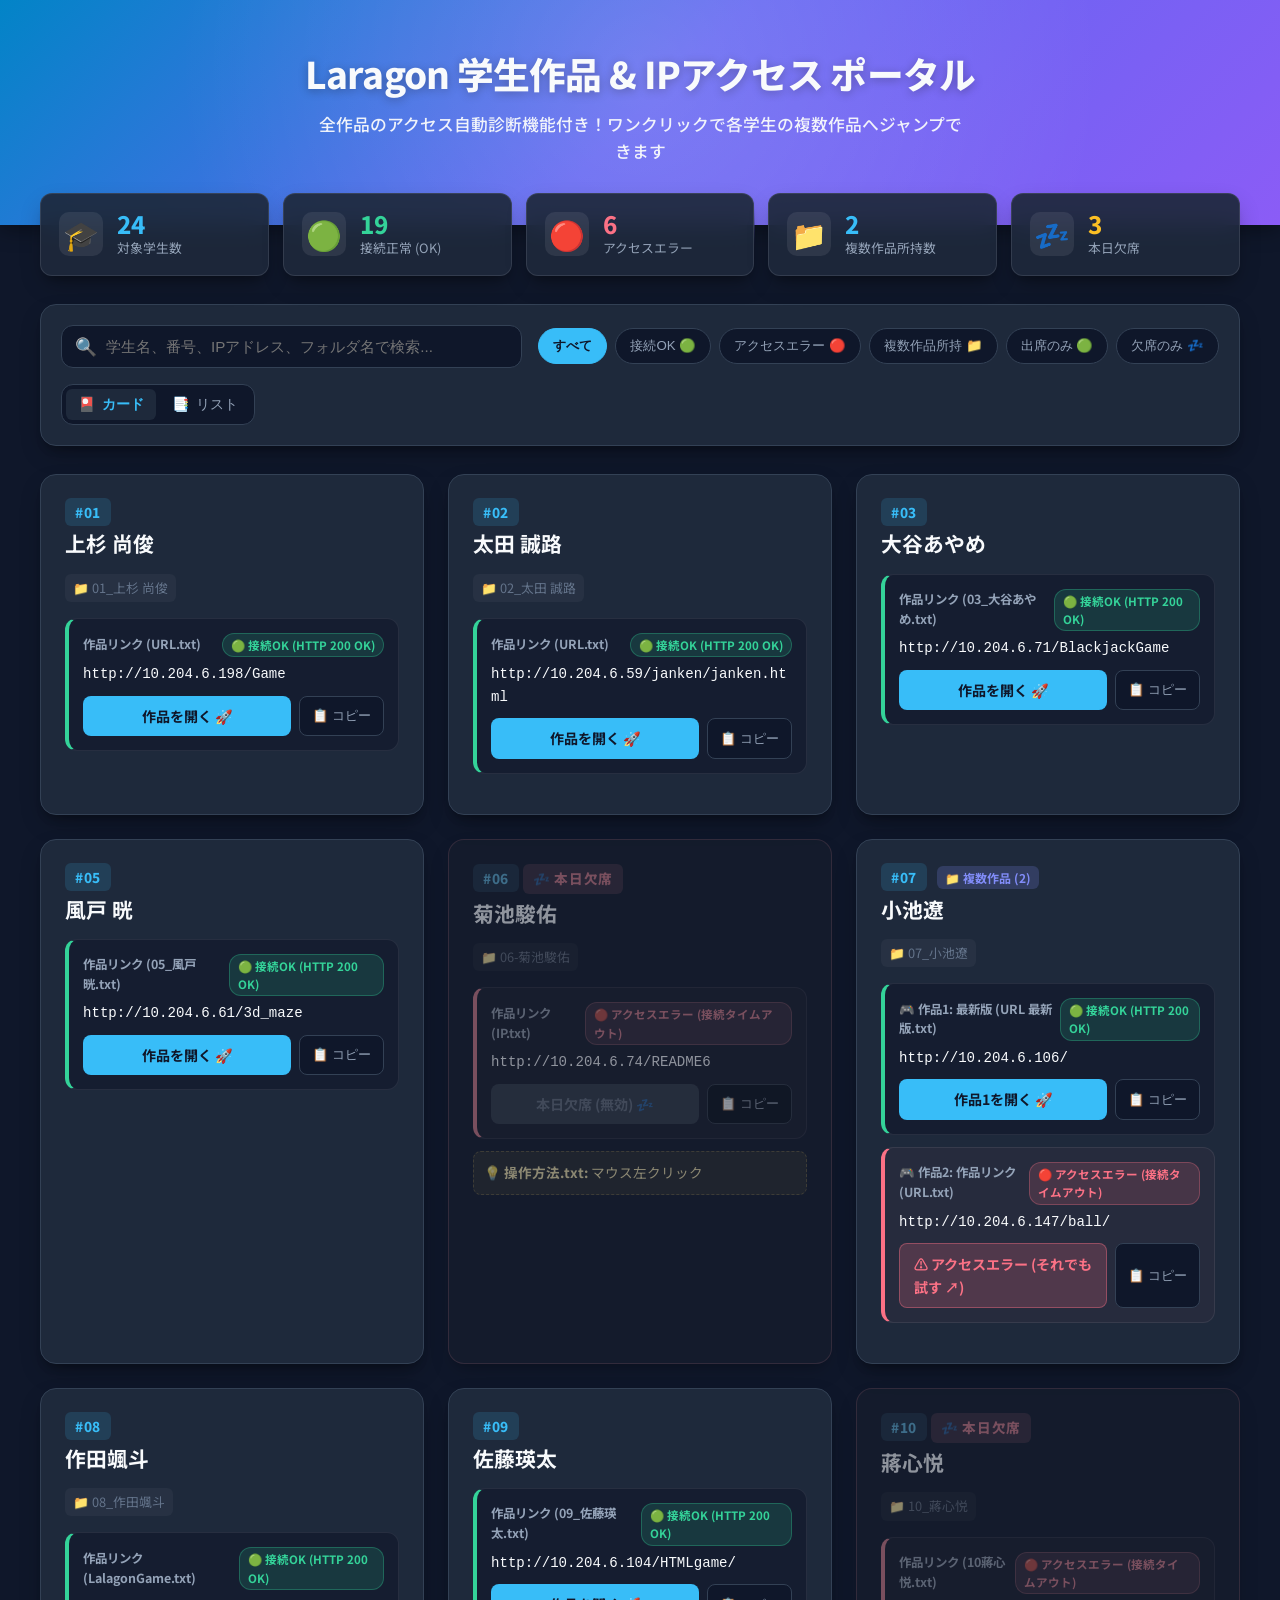
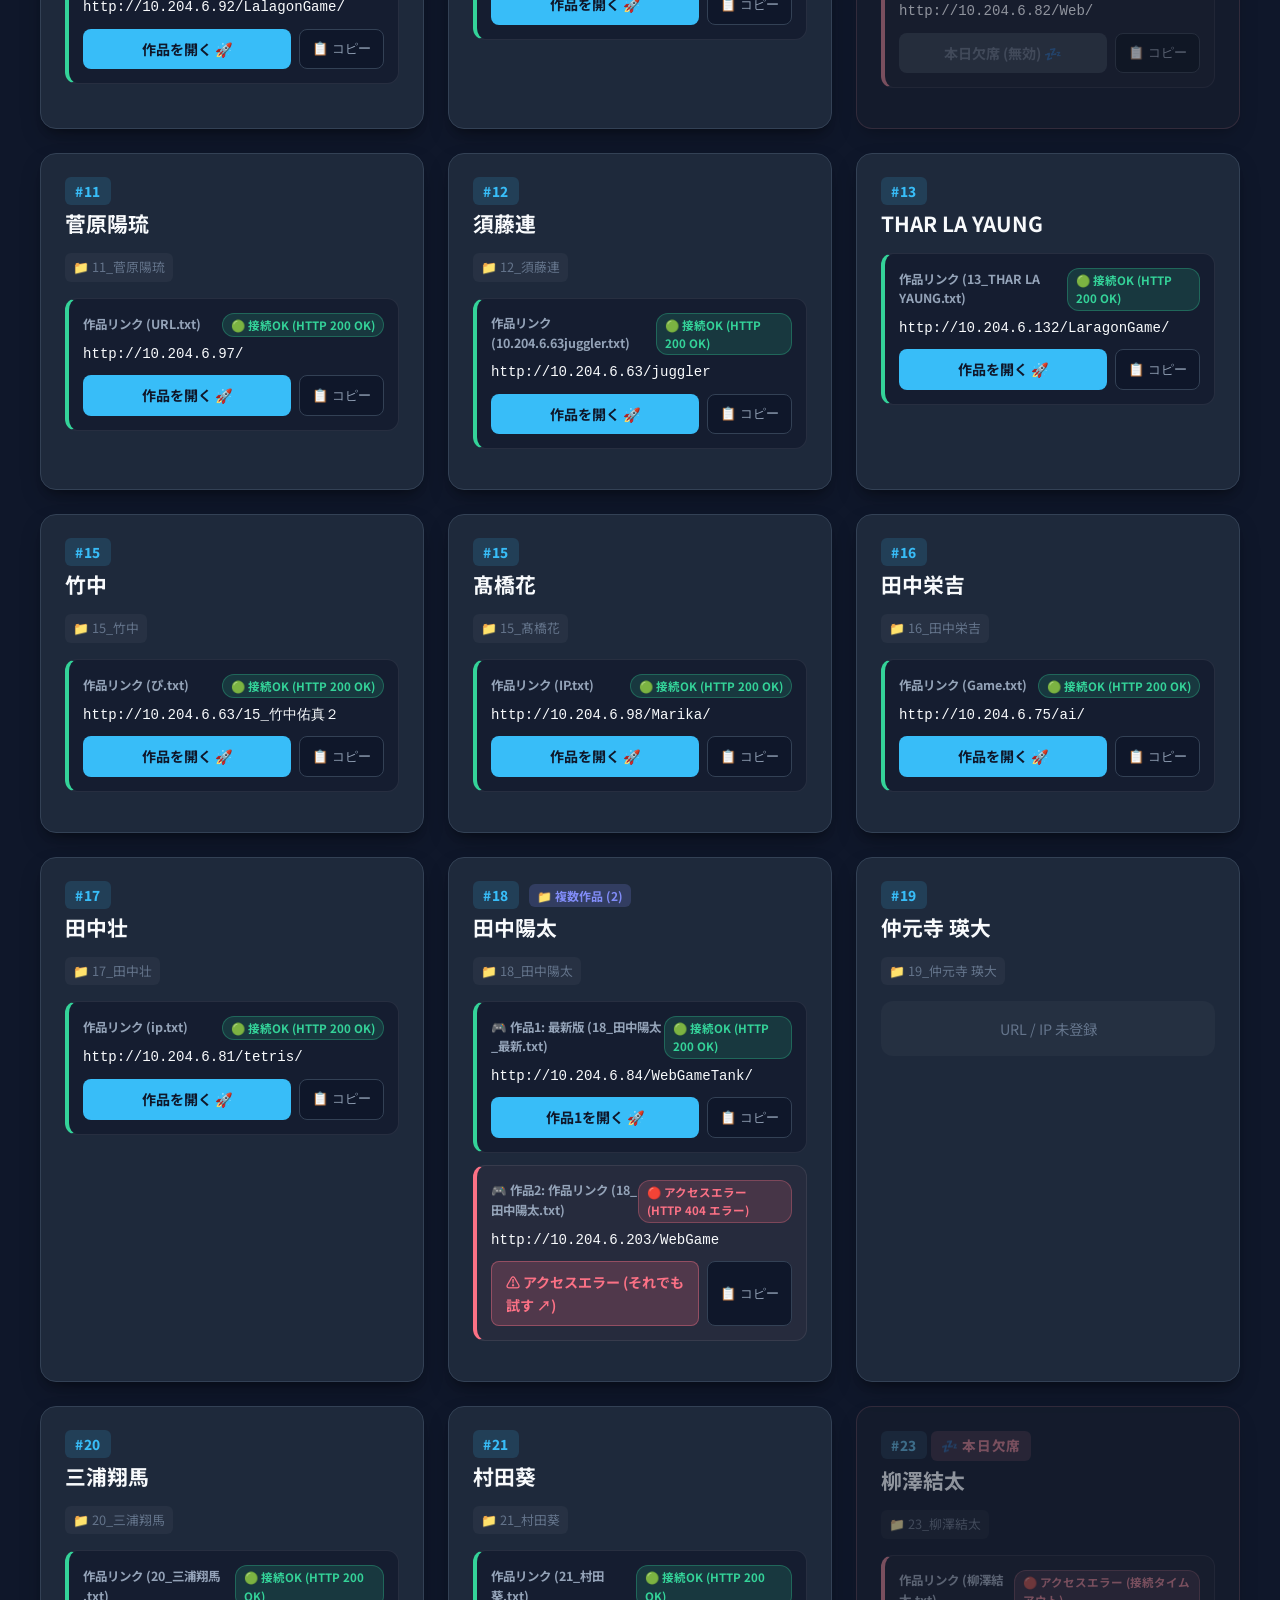
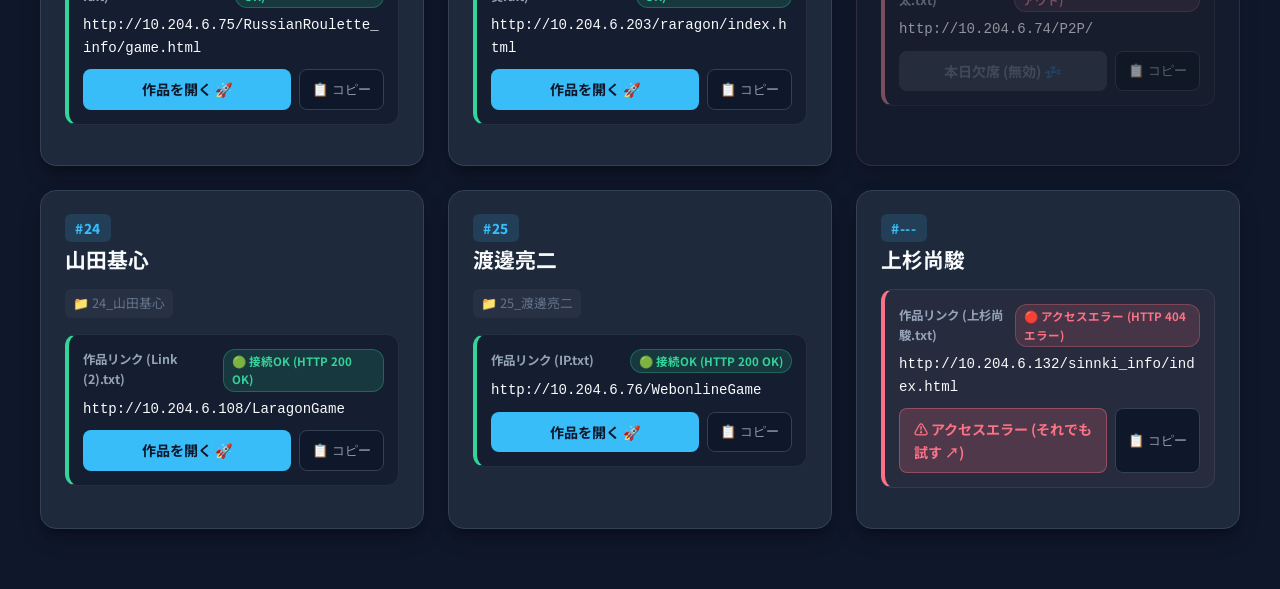
==== commit 63495ba1: "Update student work portal and live accessibility status" ====
--- a/index.html
+++ b/index.html
@@ -672,7 +672,7 @@
     <div id="toast" class="toast">クリップボードにコピーしました！</div>
 
     <script>
-        const rawStudentsData = [{"id": "01_上杉 尚俊", "num": "01", "name": "上杉 尚俊", "folder_name": "01_上杉 尚俊", "folders": ["01_上杉 尚俊"], "urls": [{"label": "作品リンク (URL.txt)", "url": "http://10.204.6.198/Game", "source_file": "URL.txt", "is_latest": false, "health": {"status": "online", "code": 200, "msg": "HTTP 200 OK"}}], "notes": [], "local_files": [], "is_absent": false}, {"id": "02_太田 誠路", "num": "02", "name": "太田 誠路", "folder_name": "02_太田 誠路", "folders": ["02_太田 誠路"], "urls": [{"label": "作品リンク (URL.txt)", "url": "http://10.204.6.59/janken/janken.html", "source_file": "URL.txt", "is_latest": false, "health": {"status": "online", "code": 200, "msg": "HTTP 200 OK"}}], "notes": [], "local_files": [], "is_absent": false}, {"id": "03_大谷あやめ", "num": "03", "name": "大谷あやめ", "folder_name": "", "folders": [], "urls": [{"label": "作品リンク (03_大谷あやめ.txt)", "url": "http://10.204.6.71/BlackjackGame", "source_file": "03_大谷あやめ.txt", "is_latest": false, "health": {"status": "online", "code": 200, "msg": "HTTP 200 OK"}}], "notes": [], "local_files": [], "is_absent": false}, {"id": "05_風戸 晄", "num": "05", "name": "風戸 晄", "folder_name": "", "folders": [], "urls": [{"label": "作品リンク (05_風戸 晄.txt)", "url": "http://10.204.6.61/3d_maze", "source_file": "05_風戸 晄.txt", "is_latest": false, "health": {"status": "online", "code": 200, "msg": "HTTP 200 OK"}}], "notes": [], "local_files": [], "is_absent": false}, {"id": "06_菊池駿佑", "num": "06", "name": "菊池駿佑", "folder_name": "06-菊池駿佑", "folders": ["06-菊池駿佑"], "urls": [{"label": "作品リンク (IP.txt)", "url": "http://10.204.6.74/README6", "source_file": "IP.txt", "is_latest": false, "health": {"status": "error", "code": 0, "msg": "接続タイムアウト"}}], "notes": [{"title": "操作方法.txt", "content": "マウス左クリック"}], "local_files": [], "is_absent": true}, {"id": "07_小池遼", "num": "07", "name": "小池遼", "folder_name": "07_小池遼", "folders": ["07_小池遼"], "urls": [{"label": "最新版 (URL 最新版.txt)", "url": "http://10.204.6.106/", "source_file": "URL 最新版.txt", "is_latest": true, "health": {"status": "online", "code": 200, "msg": "HTTP 200 OK"}}, {"label": "作品リンク (URL.txt)", "url": "http://10.204.6.147/ball/", "source_file": "URL.txt", "is_latest": false, "health": {"status": "error", "code": 0, "msg": "接続タイムアウト"}}], "notes": [], "local_files": [], "is_absent": false}, {"id": "08_作田颯斗", "num": "08", "name": "作田颯斗", "folder_name": "08_作田颯斗", "folders": ["08_作田颯斗"], "urls": [{"label": "作品リンク (LalagonGame.txt)", "url": "http://10.204.6.92/LalagonGame/", "source_file": "LalagonGame.txt", "is_latest": false, "health": {"status": "online", "code": 200, "msg": "HTTP 200 OK"}}], "notes": [], "local_files": [], "is_absent": false}, {"id": "09_佐藤瑛太", "num": "09", "name": "佐藤瑛太", "folder_name": "", "folders": [], "urls": [{"label": "作品リンク (09_佐藤瑛太.txt)", "url": "http://10.204.6.104/HTMLgame/", "source_file": "09_佐藤瑛太.txt", "is_latest": false, "health": {"status": "online", "code": 200, "msg": "HTTP 200 OK"}}], "notes": [], "local_files": [], "is_absent": false}, {"id": "10_蔣心悦", "num": "10", "name": "蔣心悦", "folder_name": "10_蔣心悦", "folders": ["10_蔣心悦"], "urls": [{"label": "作品リンク (10蔣心悦.txt)", "url": "http://10.204.6.82/Web/", "source_file": "10蔣心悦.txt", "is_latest": false, "health": {"status": "error", "code": 0, "msg": "接続タイムアウト"}}], "notes": [], "local_files": [], "is_absent": true}, {"id": "11_菅原陽琉", "num": "11", "name": "菅原陽琉", "folder_name": "11_菅原陽琉", "folders": ["11_菅原陽琉"], "urls": [{"label": "作品リンク (URL.txt)", "url": "http://10.204.6.97/", "source_file": "URL.txt", "is_latest": false, "health": {"status": "online", "code": 200, "msg": "HTTP 200 OK"}}], "notes": [], "local_files": [], "is_absent": false}, {"id": "12_須藤連", "num": "12", "name": "須藤連", "folder_name": "12_須藤連", "folders": ["12_須藤連"], "urls": [{"label": "作品リンク (10.204.6.104めっちゃ早い.txt)", "url": "http://10.204.6.104/めっちゃ早い", "source_file": "10.204.6.104めっちゃ早い.txt", "is_latest": false, "health": {"status": "error", "code": 404, "msg": "HTTP 404 エラー"}}], "notes": [], "local_files": [], "is_absent": false}, {"id": "13_THAR LA YAUNG", "num": "13", "name": "THAR LA YAUNG", "folder_name": "", "folders": [], "urls": [{"label": "作品リンク (13_THAR LA YAUNG.txt)", "url": "http://10.204.6.132/LaragonGame/", "source_file": "13_THAR LA YAUNG.txt", "is_latest": false, "health": {"status": "online", "code": 200, "msg": "HTTP 200 OK"}}], "notes": [], "local_files": [], "is_absent": false}, {"id": "15_竹中", "num": "15", "name": "竹中", "folder_name": "15_竹中", "folders": ["15_竹中"], "urls": [{"label": "作品リンク (ぴ.txt)", "url": "http://10.204.6.63/15_竹中佑真２", "source_file": "ぴ.txt", "is_latest": false, "health": {"status": "online", "code": 200, "msg": "HTTP 200 OK"}}], "notes": [], "local_files": [], "is_absent": false}, {"id": "15_髙橋花", "num": "15", "name": "髙橋花", "folder_name": "15_髙橋花", "folders": ["15_髙橋花"], "urls": [{"label": "作品リンク (IP.txt)", "url": "http://10.204.6.98/Marika/", "source_file": "IP.txt", "is_latest": false, "health": {"status": "online", "code": 200, "msg": "HTTP 200 OK"}}], "notes": [], "local_files": [], "is_absent": false}, {"id": "16_田中栄吉", "num": "16", "name": "田中栄吉", "folder_name": "16_田中栄吉", "folders": ["16_田中栄吉"], "urls": [{"label": "作品リンク (Game.txt)", "url": "http://10.204.6.75/ai/", "source_file": "Game.txt", "is_latest": false, "health": {"status": "online", "code": 200, "msg": "HTTP 200 OK"}}], "notes": [], "local_files": [], "is_absent": false}, {"id": "17_田中壮", "num": "17", "name": "田中壮", "folder_name": "17_田中壮", "folders": ["17_田中壮"], "urls": [{"label": "作品リンク (ip.txt)", "url": "http://10.204.6.81/tetris/", "source_file": "ip.txt", "is_latest": false, "health": {"status": "online", "code": 200, "msg": "HTTP 200 OK"}}], "notes": [], "local_files": [], "is_absent": false}, {"id": "18_田中陽太", "num": "18", "name": "田中陽太", "folder_name": "18_田中陽太", "folders": ["18_田中陽太"], "urls": [{"label": "最新版 (18_田中陽太_最新.txt)", "url": "http://10.204.6.84/WebGameTank/", "source_file": "18_田中陽太_最新.txt", "is_latest": true, "health": {"status": "online", "code": 200, "msg": "HTTP 200 OK"}}, {"label": "作品リンク (18_田中陽太.txt)", "url": "http://10.204.6.203/WebGame", "source_file": "18_田中陽太.txt", "is_latest": false, "health": {"status": "error", "code": 404, "msg": "HTTP 404 エラー"}}], "notes": [], "local_files": [], "is_absent": false}, {"id": "19_仲元寺 瑛大", "num": "19", "name": "仲元寺 瑛大", "folder_name": "19_仲元寺 瑛大", "folders": ["19_仲元寺 瑛大"], "urls": [], "notes": [], "local_files": [], "is_absent": false}, {"id": "20_三浦翔馬", "num": "20", "name": "三浦翔馬", "folder_name": "20_三浦翔馬", "folders": ["20_三浦翔馬"], "urls": [{"label": "作品リンク (20_三浦翔馬.txt)", "url": "http://10.204.6.159/RussianRoulette_info", "source_file": "20_三浦翔馬.txt", "is_latest": false, "health": {"status": "error", "code": 404, "msg": "HTTP 404 エラー"}}], "notes": [], "local_files": [], "is_absent": false}, {"id": "21_村田葵", "num": "21", "name": "村田葵", "folder_name": "21_村田葵", "folders": ["21_村田葵"], "urls": [{"label": "作品リンク (21_村田葵.txt)", "url": "http://10.204.6.203/raragon/index.html", "source_file": "21_村田葵.txt", "is_latest": false, "health": {"status": "online", "code": 200, "msg": "HTTP 200 OK"}}], "notes": [], "local_files": [], "is_absent": false}, {"id": "23_柳澤結太", "num": "23", "name": "柳澤結太", "folder_name": "23_柳澤結太", "folders": ["23_柳澤結太"], "urls": [{"label": "作品リンク (柳澤結太.txt)", "url": "http://10.204.6.74/P2P/", "source_file": "柳澤結太.txt", "is_latest": false, "health": {"status": "error", "code": 0, "msg": "接続タイムアウト"}}], "notes": [], "local_files": ["P2P\\index.html"], "is_absent": true}, {"id": "24_山田基心", "num": "24", "name": "山田基心", "folder_name": "24_山田基心", "folders": ["24_山田基心"], "urls": [{"label": "作品リンク (Link (2).txt)", "url": "http://10.204.6.108/LaragonGame", "source_file": "Link (2).txt", "is_latest": false, "health": {"status": "online", "code": 200, "msg": "HTTP 200 OK"}}], "notes": [], "local_files": [], "is_absent": false}, {"id": "25_渡邊亮二", "num": "25", "name": "渡邊亮二", "folder_name": "25_渡邊亮二", "folders": ["25_渡邊亮二"], "urls": [{"label": "作品リンク (IP.txt)", "url": "http://10.204.6.76/WebonlineGame", "source_file": "IP.txt", "is_latest": false, "health": {"status": "online", "code": 200, "msg": "HTTP 200 OK"}}], "notes": [], "local_files": [], "is_absent": false}, {"id": "上杉尚駿", "num": "", "name": "上杉尚駿", "folder_name": "", "folders": [], "urls": [{"label": "作品リンク (上杉尚駿.txt)", "url": "http://10.204.6.132/sinnki_info/index.html", "source_file": "上杉尚駿.txt", "is_latest": false, "health": {"status": "error", "code": 404, "msg": "HTTP 404 エラー"}}], "notes": [], "local_files": [], "is_absent": false}];
+        const rawStudentsData = [{"id": "01_上杉 尚俊", "num": "01", "name": "上杉 尚俊", "folder_name": "01_上杉 尚俊", "folders": ["01_上杉 尚俊"], "urls": [{"label": "作品リンク (URL.txt)", "url": "http://10.204.6.198/Game", "source_file": "URL.txt", "is_latest": false, "health": {"status": "online", "code": 200, "msg": "HTTP 200 OK"}}], "notes": [], "local_files": [], "is_absent": false}, {"id": "02_太田 誠路", "num": "02", "name": "太田 誠路", "folder_name": "02_太田 誠路", "folders": ["02_太田 誠路"], "urls": [{"label": "作品リンク (URL.txt)", "url": "http://10.204.6.59/janken/janken.html", "source_file": "URL.txt", "is_latest": false, "health": {"status": "online", "code": 200, "msg": "HTTP 200 OK"}}], "notes": [], "local_files": [], "is_absent": false}, {"id": "03_大谷あやめ", "num": "03", "name": "大谷あやめ", "folder_name": "", "folders": [], "urls": [{"label": "作品リンク (03_大谷あやめ.txt)", "url": "http://10.204.6.71/BlackjackGame", "source_file": "03_大谷あやめ.txt", "is_latest": false, "health": {"status": "online", "code": 200, "msg": "HTTP 200 OK"}}], "notes": [], "local_files": [], "is_absent": false}, {"id": "05_風戸 晄", "num": "05", "name": "風戸 晄", "folder_name": "", "folders": [], "urls": [{"label": "作品リンク (05_風戸 晄.txt)", "url": "http://10.204.6.61/3d_maze", "source_file": "05_風戸 晄.txt", "is_latest": false, "health": {"status": "online", "code": 200, "msg": "HTTP 200 OK"}}], "notes": [], "local_files": [], "is_absent": false}, {"id": "06_菊池駿佑", "num": "06", "name": "菊池駿佑", "folder_name": "06-菊池駿佑", "folders": ["06-菊池駿佑"], "urls": [{"label": "作品リンク (IP.txt)", "url": "http://10.204.6.74/README6", "source_file": "IP.txt", "is_latest": false, "health": {"status": "error", "code": 0, "msg": "接続タイムアウト"}}], "notes": [{"title": "操作方法.txt", "content": "マウス左クリック"}], "local_files": [], "is_absent": true}, {"id": "07_小池遼", "num": "07", "name": "小池遼", "folder_name": "07_小池遼", "folders": ["07_小池遼"], "urls": [{"label": "最新版 (URL 最新版.txt)", "url": "http://10.204.6.106/", "source_file": "URL 最新版.txt", "is_latest": true, "health": {"status": "online", "code": 200, "msg": "HTTP 200 OK"}}, {"label": "作品リンク (URL.txt)", "url": "http://10.204.6.147/ball/", "source_file": "URL.txt", "is_latest": false, "health": {"status": "error", "code": 0, "msg": "接続タイムアウト"}}], "notes": [], "local_files": [], "is_absent": false}, {"id": "08_作田颯斗", "num": "08", "name": "作田颯斗", "folder_name": "08_作田颯斗", "folders": ["08_作田颯斗"], "urls": [{"label": "作品リンク (LalagonGame.txt)", "url": "http://10.204.6.92/LalagonGame/", "source_file": "LalagonGame.txt", "is_latest": false, "health": {"status": "online", "code": 200, "msg": "HTTP 200 OK"}}], "notes": [], "local_files": [], "is_absent": false}, {"id": "09_佐藤瑛太", "num": "09", "name": "佐藤瑛太", "folder_name": "", "folders": [], "urls": [{"label": "作品リンク (09_佐藤瑛太.txt)", "url": "http://10.204.6.104/HTMLgame/", "source_file": "09_佐藤瑛太.txt", "is_latest": false, "health": {"status": "online", "code": 200, "msg": "HTTP 200 OK"}}], "notes": [], "local_files": [], "is_absent": false}, {"id": "10_蔣心悦", "num": "10", "name": "蔣心悦", "folder_name": "10_蔣心悦", "folders": ["10_蔣心悦"], "urls": [{"label": "作品リンク (10蔣心悦.txt)", "url": "http://10.204.6.82/Web/", "source_file": "10蔣心悦.txt", "is_latest": false, "health": {"status": "error", "code": 0, "msg": "接続タイムアウト"}}], "notes": [], "local_files": [], "is_absent": true}, {"id": "11_菅原陽琉", "num": "11", "name": "菅原陽琉", "folder_name": "11_菅原陽琉", "folders": ["11_菅原陽琉"], "urls": [{"label": "作品リンク (URL.txt)", "url": "http://10.204.6.97/", "source_file": "URL.txt", "is_latest": false, "health": {"status": "online", "code": 200, "msg": "HTTP 200 OK"}}], "notes": [], "local_files": [], "is_absent": false}, {"id": "12_須藤連", "num": "12", "name": "須藤連", "folder_name": "12_須藤連", "folders": ["12_須藤連"], "urls": [{"label": "作品リンク (10.204.6.63juggler.txt)", "url": "http://10.204.6.63/juggler", "source_file": "10.204.6.63juggler.txt", "is_latest": false, "health": {"status": "online", "code": 200, "msg": "HTTP 200 OK"}}], "notes": [], "local_files": [], "is_absent": false}, {"id": "13_THAR LA YAUNG", "num": "13", "name": "THAR LA YAUNG", "folder_name": "", "folders": [], "urls": [{"label": "作品リンク (13_THAR LA YAUNG.txt)", "url": "http://10.204.6.132/LaragonGame/", "source_file": "13_THAR LA YAUNG.txt", "is_latest": false, "health": {"status": "online", "code": 200, "msg": "HTTP 200 OK"}}], "notes": [], "local_files": [], "is_absent": false}, {"id": "15_竹中", "num": "15", "name": "竹中", "folder_name": "15_竹中", "folders": ["15_竹中"], "urls": [{"label": "作品リンク (ぴ.txt)", "url": "http://10.204.6.63/15_竹中佑真２", "source_file": "ぴ.txt", "is_latest": false, "health": {"status": "online", "code": 200, "msg": "HTTP 200 OK"}}], "notes": [], "local_files": [], "is_absent": false}, {"id": "15_髙橋花", "num": "15", "name": "髙橋花", "folder_name": "15_髙橋花", "folders": ["15_髙橋花"], "urls": [{"label": "作品リンク (IP.txt)", "url": "http://10.204.6.98/Marika/", "source_file": "IP.txt", "is_latest": false, "health": {"status": "online", "code": 200, "msg": "HTTP 200 OK"}}], "notes": [], "local_files": [], "is_absent": false}, {"id": "16_田中栄吉", "num": "16", "name": "田中栄吉", "folder_name": "16_田中栄吉", "folders": ["16_田中栄吉"], "urls": [{"label": "作品リンク (Game.txt)", "url": "http://10.204.6.75/ai/", "source_file": "Game.txt", "is_latest": false, "health": {"status": "online", "code": 200, "msg": "HTTP 200 OK"}}], "notes": [], "local_files": [], "is_absent": false}, {"id": "17_田中壮", "num": "17", "name": "田中壮", "folder_name": "17_田中壮", "folders": ["17_田中壮"], "urls": [{"label": "作品リンク (ip.txt)", "url": "http://10.204.6.81/tetris/", "source_file": "ip.txt", "is_latest": false, "health": {"status": "online", "code": 200, "msg": "HTTP 200 OK"}}], "notes": [], "local_files": [], "is_absent": false}, {"id": "18_田中陽太", "num": "18", "name": "田中陽太", "folder_name": "18_田中陽太", "folders": ["18_田中陽太"], "urls": [{"label": "最新版 (18_田中陽太_最新.txt)", "url": "http://10.204.6.84/WebGameTank/", "source_file": "18_田中陽太_最新.txt", "is_latest": true, "health": {"status": "online", "code": 200, "msg": "HTTP 200 OK"}}, {"label": "作品リンク (18_田中陽太.txt)", "url": "http://10.204.6.203/WebGame", "source_file": "18_田中陽太.txt", "is_latest": false, "health": {"status": "error", "code": 404, "msg": "HTTP 404 エラー"}}], "notes": [], "local_files": [], "is_absent": false}, {"id": "19_仲元寺 瑛大", "num": "19", "name": "仲元寺 瑛大", "folder_name": "19_仲元寺 瑛大", "folders": ["19_仲元寺 瑛大"], "urls": [], "notes": [], "local_files": [], "is_absent": false}, {"id": "20_三浦翔馬", "num": "20", "name": "三浦翔馬", "folder_name": "20_三浦翔馬", "folders": ["20_三浦翔馬"], "urls": [{"label": "作品リンク (20_三浦翔馬 .txt)", "url": "http://10.204.6.75/RussianRoulette_info/game.html", "source_file": "20_三浦翔馬 .txt", "is_latest": false, "health": {"status": "online", "code": 200, "msg": "HTTP 200 OK"}}], "notes": [], "local_files": [], "is_absent": false}, {"id": "21_村田葵", "num": "21", "name": "村田葵", "folder_name": "21_村田葵", "folders": ["21_村田葵"], "urls": [{"label": "作品リンク (21_村田葵.txt)", "url": "http://10.204.6.203/raragon/index.html", "source_file": "21_村田葵.txt", "is_latest": false, "health": {"status": "online", "code": 200, "msg": "HTTP 200 OK"}}], "notes": [], "local_files": [], "is_absent": false}, {"id": "23_柳澤結太", "num": "23", "name": "柳澤結太", "folder_name": "23_柳澤結太", "folders": ["23_柳澤結太"], "urls": [{"label": "作品リンク (柳澤結太.txt)", "url": "http://10.204.6.74/P2P/", "source_file": "柳澤結太.txt", "is_latest": false, "health": {"status": "error", "code": 0, "msg": "接続タイムアウト"}}], "notes": [], "local_files": ["P2P\\index.html"], "is_absent": true}, {"id": "24_山田基心", "num": "24", "name": "山田基心", "folder_name": "24_山田基心", "folders": ["24_山田基心"], "urls": [{"label": "作品リンク (Link (2).txt)", "url": "http://10.204.6.108/LaragonGame", "source_file": "Link (2).txt", "is_latest": false, "health": {"status": "online", "code": 200, "msg": "HTTP 200 OK"}}], "notes": [], "local_files": [], "is_absent": false}, {"id": "25_渡邊亮二", "num": "25", "name": "渡邊亮二", "folder_name": "25_渡邊亮二", "folders": ["25_渡邊亮二"], "urls": [{"label": "作品リンク (IP.txt)", "url": "http://10.204.6.76/WebonlineGame", "source_file": "IP.txt", "is_latest": false, "health": {"status": "online", "code": 200, "msg": "HTTP 200 OK"}}], "notes": [], "local_files": [], "is_absent": false}, {"id": "上杉尚駿", "num": "", "name": "上杉尚駿", "folder_name": "", "folders": [], "urls": [{"label": "作品リンク (上杉尚駿.txt)", "url": "http://10.204.6.132/sinnki_info/index.html", "source_file": "上杉尚駿.txt", "is_latest": false, "health": {"status": "error", "code": 404, "msg": "HTTP 404 エラー"}}], "notes": [], "local_files": [], "is_absent": false}];
 
         let currentFilter = 'all';
 
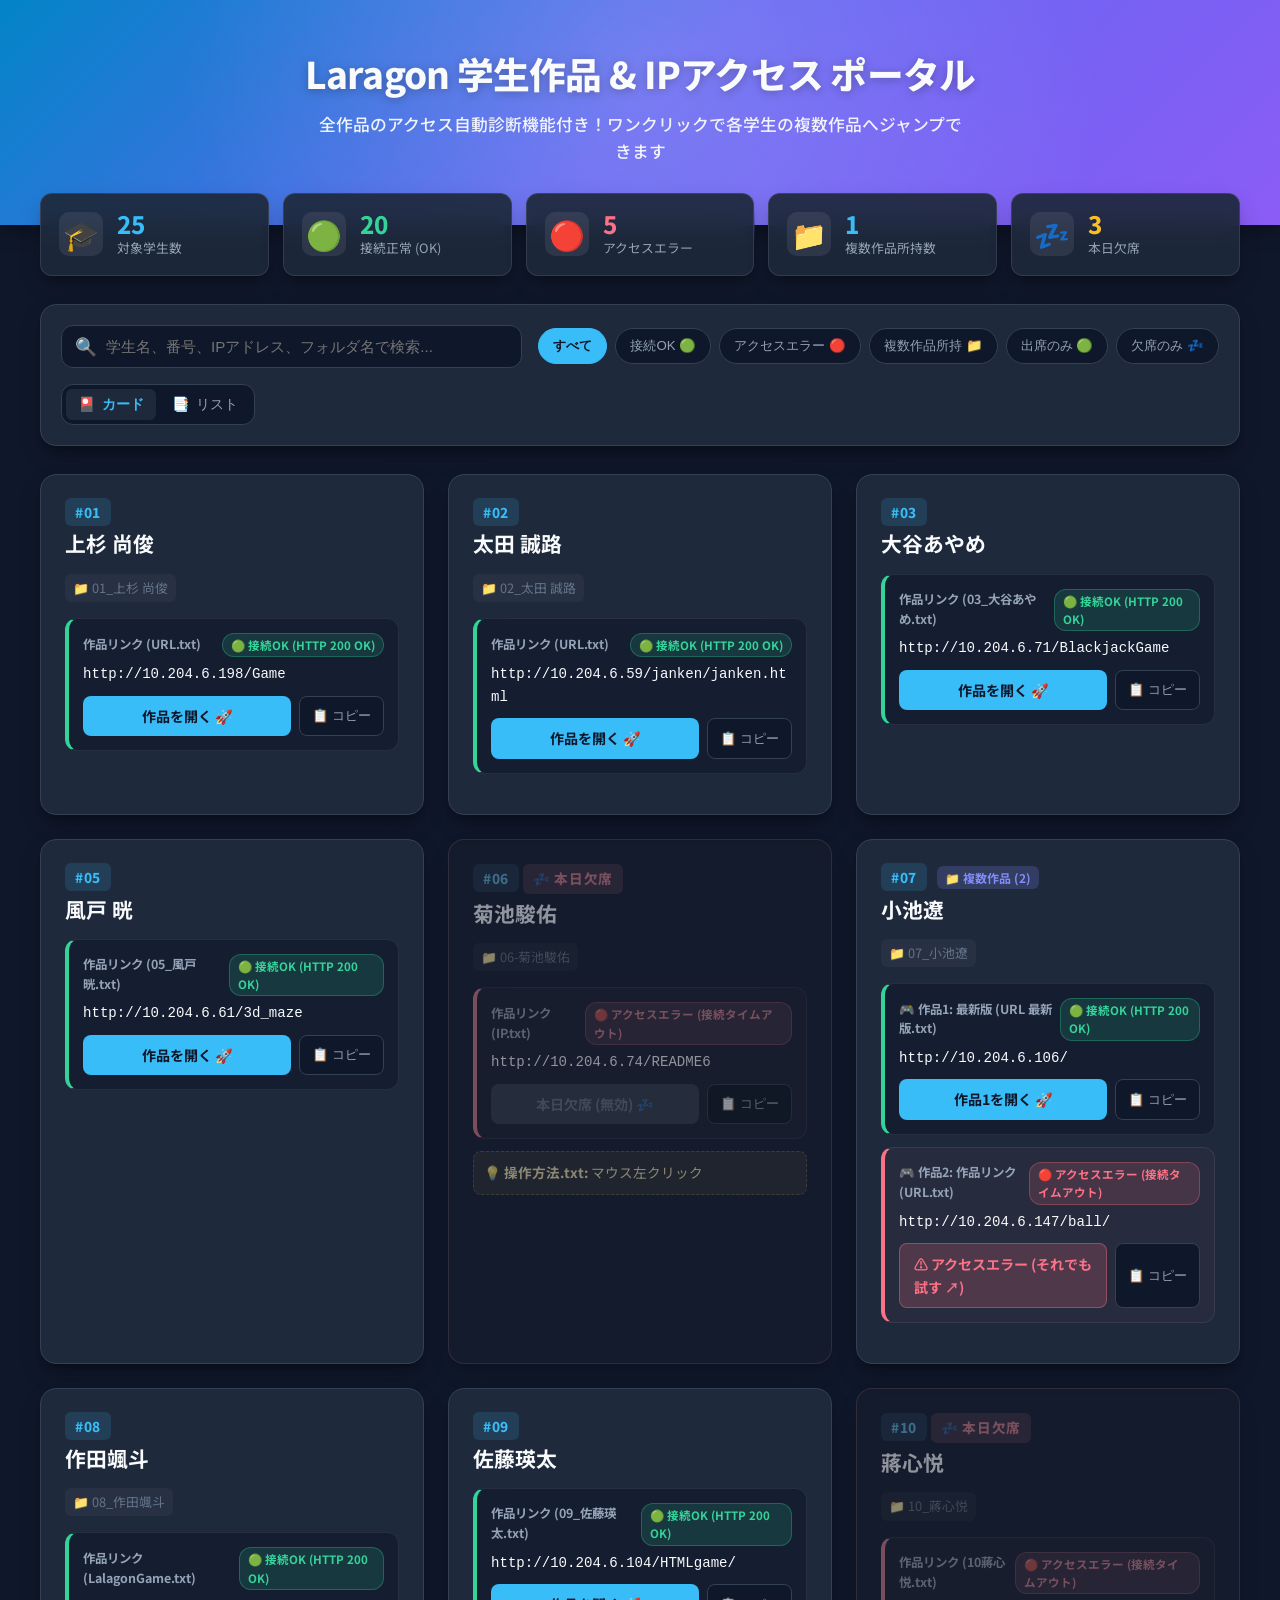
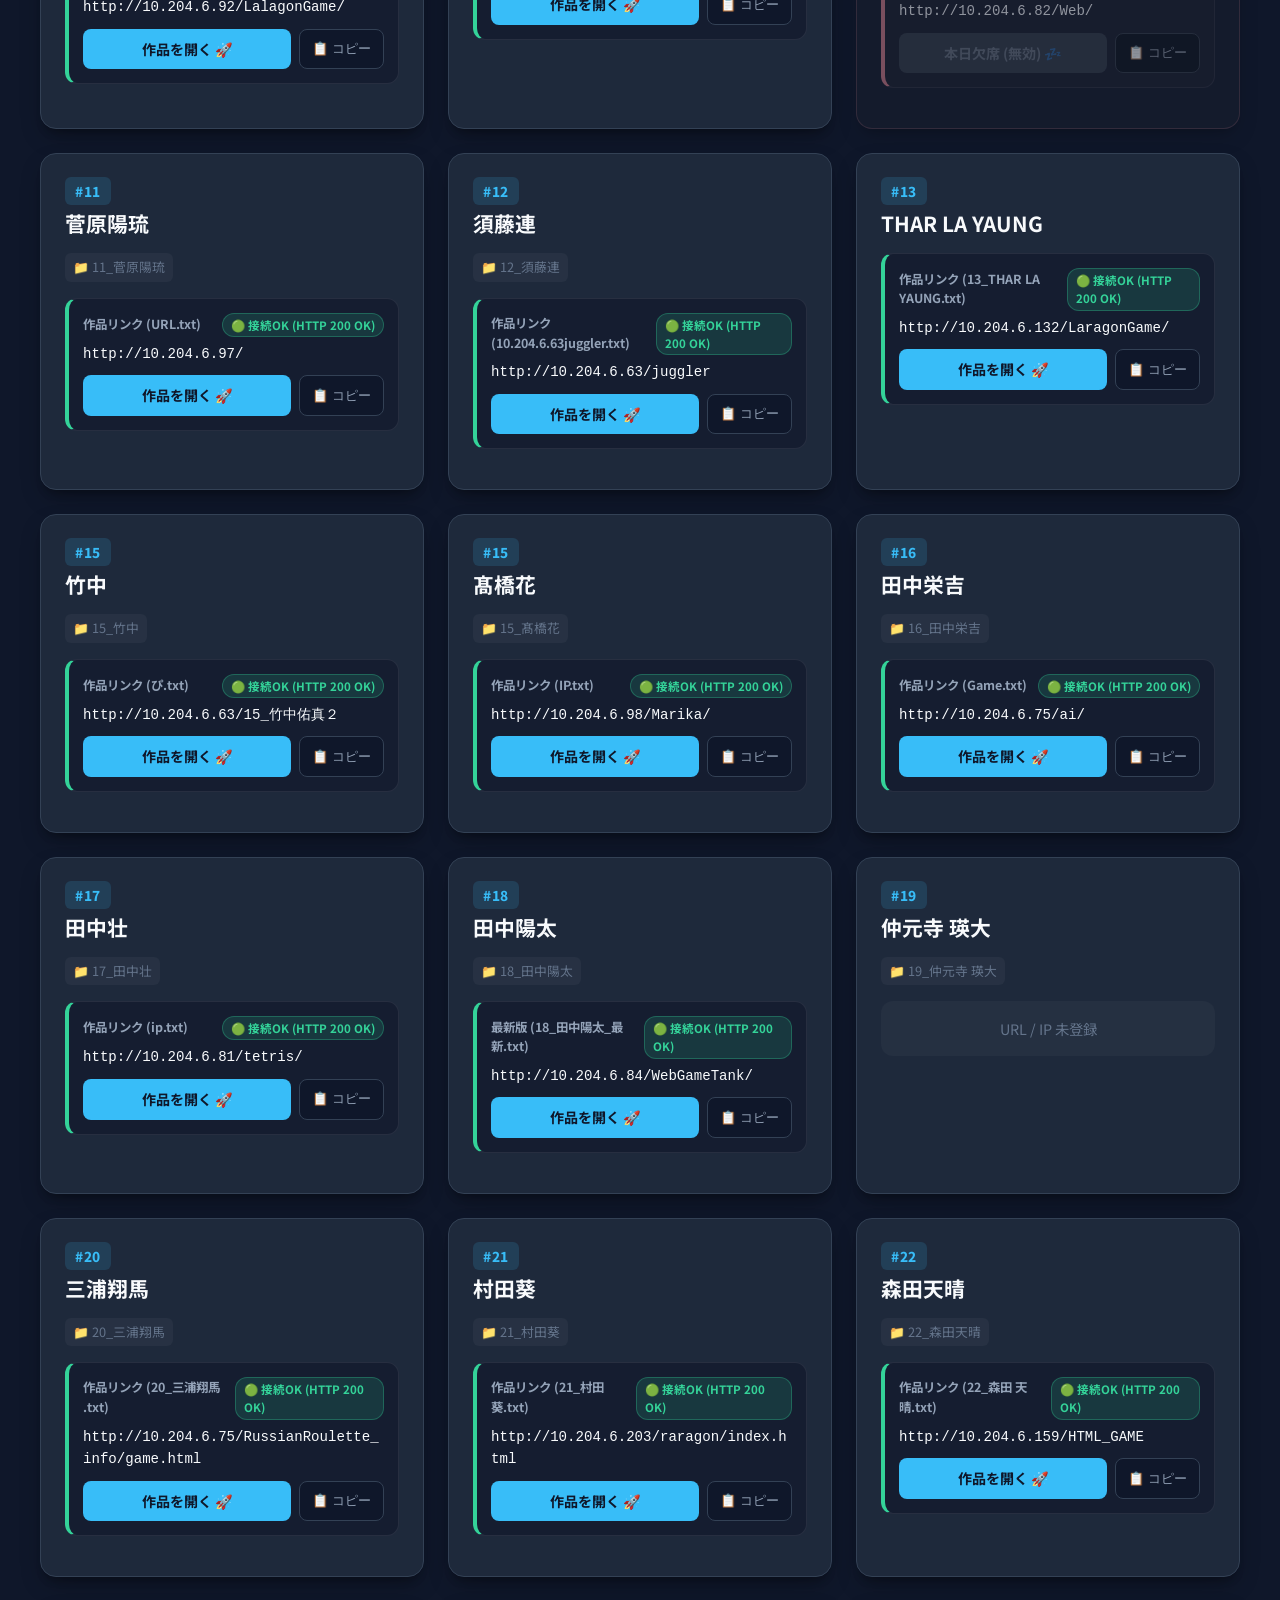
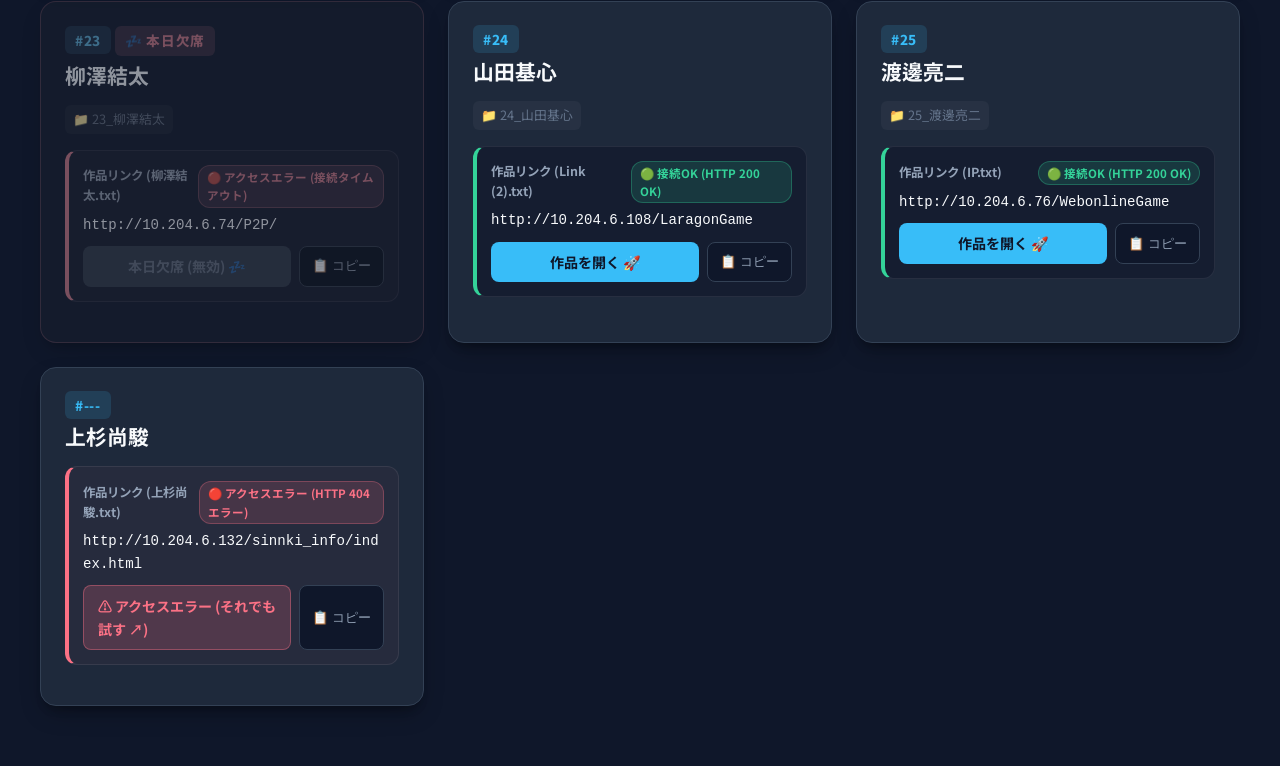
==== commit b40e1209: "Update student work portal with new entries and status" ====
--- a/index.html
+++ b/index.html
@@ -672,7 +672,7 @@
     <div id="toast" class="toast">クリップボードにコピーしました！</div>
 
     <script>
-        const rawStudentsData = [{"id": "01_上杉 尚俊", "num": "01", "name": "上杉 尚俊", "folder_name": "01_上杉 尚俊", "folders": ["01_上杉 尚俊"], "urls": [{"label": "作品リンク (URL.txt)", "url": "http://10.204.6.198/Game", "source_file": "URL.txt", "is_latest": false, "health": {"status": "online", "code": 200, "msg": "HTTP 200 OK"}}], "notes": [], "local_files": [], "is_absent": false}, {"id": "02_太田 誠路", "num": "02", "name": "太田 誠路", "folder_name": "02_太田 誠路", "folders": ["02_太田 誠路"], "urls": [{"label": "作品リンク (URL.txt)", "url": "http://10.204.6.59/janken/janken.html", "source_file": "URL.txt", "is_latest": false, "health": {"status": "online", "code": 200, "msg": "HTTP 200 OK"}}], "notes": [], "local_files": [], "is_absent": false}, {"id": "03_大谷あやめ", "num": "03", "name": "大谷あやめ", "folder_name": "", "folders": [], "urls": [{"label": "作品リンク (03_大谷あやめ.txt)", "url": "http://10.204.6.71/BlackjackGame", "source_file": "03_大谷あやめ.txt", "is_latest": false, "health": {"status": "online", "code": 200, "msg": "HTTP 200 OK"}}], "notes": [], "local_files": [], "is_absent": false}, {"id": "05_風戸 晄", "num": "05", "name": "風戸 晄", "folder_name": "", "folders": [], "urls": [{"label": "作品リンク (05_風戸 晄.txt)", "url": "http://10.204.6.61/3d_maze", "source_file": "05_風戸 晄.txt", "is_latest": false, "health": {"status": "online", "code": 200, "msg": "HTTP 200 OK"}}], "notes": [], "local_files": [], "is_absent": false}, {"id": "06_菊池駿佑", "num": "06", "name": "菊池駿佑", "folder_name": "06-菊池駿佑", "folders": ["06-菊池駿佑"], "urls": [{"label": "作品リンク (IP.txt)", "url": "http://10.204.6.74/README6", "source_file": "IP.txt", "is_latest": false, "health": {"status": "error", "code": 0, "msg": "接続タイムアウト"}}], "notes": [{"title": "操作方法.txt", "content": "マウス左クリック"}], "local_files": [], "is_absent": true}, {"id": "07_小池遼", "num": "07", "name": "小池遼", "folder_name": "07_小池遼", "folders": ["07_小池遼"], "urls": [{"label": "最新版 (URL 最新版.txt)", "url": "http://10.204.6.106/", "source_file": "URL 最新版.txt", "is_latest": true, "health": {"status": "online", "code": 200, "msg": "HTTP 200 OK"}}, {"label": "作品リンク (URL.txt)", "url": "http://10.204.6.147/ball/", "source_file": "URL.txt", "is_latest": false, "health": {"status": "error", "code": 0, "msg": "接続タイムアウト"}}], "notes": [], "local_files": [], "is_absent": false}, {"id": "08_作田颯斗", "num": "08", "name": "作田颯斗", "folder_name": "08_作田颯斗", "folders": ["08_作田颯斗"], "urls": [{"label": "作品リンク (LalagonGame.txt)", "url": "http://10.204.6.92/LalagonGame/", "source_file": "LalagonGame.txt", "is_latest": false, "health": {"status": "online", "code": 200, "msg": "HTTP 200 OK"}}], "notes": [], "local_files": [], "is_absent": false}, {"id": "09_佐藤瑛太", "num": "09", "name": "佐藤瑛太", "folder_name": "", "folders": [], "urls": [{"label": "作品リンク (09_佐藤瑛太.txt)", "url": "http://10.204.6.104/HTMLgame/", "source_file": "09_佐藤瑛太.txt", "is_latest": false, "health": {"status": "online", "code": 200, "msg": "HTTP 200 OK"}}], "notes": [], "local_files": [], "is_absent": false}, {"id": "10_蔣心悦", "num": "10", "name": "蔣心悦", "folder_name": "10_蔣心悦", "folders": ["10_蔣心悦"], "urls": [{"label": "作品リンク (10蔣心悦.txt)", "url": "http://10.204.6.82/Web/", "source_file": "10蔣心悦.txt", "is_latest": false, "health": {"status": "error", "code": 0, "msg": "接続タイムアウト"}}], "notes": [], "local_files": [], "is_absent": true}, {"id": "11_菅原陽琉", "num": "11", "name": "菅原陽琉", "folder_name": "11_菅原陽琉", "folders": ["11_菅原陽琉"], "urls": [{"label": "作品リンク (URL.txt)", "url": "http://10.204.6.97/", "source_file": "URL.txt", "is_latest": false, "health": {"status": "online", "code": 200, "msg": "HTTP 200 OK"}}], "notes": [], "local_files": [], "is_absent": false}, {"id": "12_須藤連", "num": "12", "name": "須藤連", "folder_name": "12_須藤連", "folders": ["12_須藤連"], "urls": [{"label": "作品リンク (10.204.6.63juggler.txt)", "url": "http://10.204.6.63/juggler", "source_file": "10.204.6.63juggler.txt", "is_latest": false, "health": {"status": "online", "code": 200, "msg": "HTTP 200 OK"}}], "notes": [], "local_files": [], "is_absent": false}, {"id": "13_THAR LA YAUNG", "num": "13", "name": "THAR LA YAUNG", "folder_name": "", "folders": [], "urls": [{"label": "作品リンク (13_THAR LA YAUNG.txt)", "url": "http://10.204.6.132/LaragonGame/", "source_file": "13_THAR LA YAUNG.txt", "is_latest": false, "health": {"status": "online", "code": 200, "msg": "HTTP 200 OK"}}], "notes": [], "local_files": [], "is_absent": false}, {"id": "15_竹中", "num": "15", "name": "竹中", "folder_name": "15_竹中", "folders": ["15_竹中"], "urls": [{"label": "作品リンク (ぴ.txt)", "url": "http://10.204.6.63/15_竹中佑真２", "source_file": "ぴ.txt", "is_latest": false, "health": {"status": "online", "code": 200, "msg": "HTTP 200 OK"}}], "notes": [], "local_files": [], "is_absent": false}, {"id": "15_髙橋花", "num": "15", "name": "髙橋花", "folder_name": "15_髙橋花", "folders": ["15_髙橋花"], "urls": [{"label": "作品リンク (IP.txt)", "url": "http://10.204.6.98/Marika/", "source_file": "IP.txt", "is_latest": false, "health": {"status": "online", "code": 200, "msg": "HTTP 200 OK"}}], "notes": [], "local_files": [], "is_absent": false}, {"id": "16_田中栄吉", "num": "16", "name": "田中栄吉", "folder_name": "16_田中栄吉", "folders": ["16_田中栄吉"], "urls": [{"label": "作品リンク (Game.txt)", "url": "http://10.204.6.75/ai/", "source_file": "Game.txt", "is_latest": false, "health": {"status": "online", "code": 200, "msg": "HTTP 200 OK"}}], "notes": [], "local_files": [], "is_absent": false}, {"id": "17_田中壮", "num": "17", "name": "田中壮", "folder_name": "17_田中壮", "folders": ["17_田中壮"], "urls": [{"label": "作品リンク (ip.txt)", "url": "http://10.204.6.81/tetris/", "source_file": "ip.txt", "is_latest": false, "health": {"status": "online", "code": 200, "msg": "HTTP 200 OK"}}], "notes": [], "local_files": [], "is_absent": false}, {"id": "18_田中陽太", "num": "18", "name": "田中陽太", "folder_name": "18_田中陽太", "folders": ["18_田中陽太"], "urls": [{"label": "最新版 (18_田中陽太_最新.txt)", "url": "http://10.204.6.84/WebGameTank/", "source_file": "18_田中陽太_最新.txt", "is_latest": true, "health": {"status": "online", "code": 200, "msg": "HTTP 200 OK"}}, {"label": "作品リンク (18_田中陽太.txt)", "url": "http://10.204.6.203/WebGame", "source_file": "18_田中陽太.txt", "is_latest": false, "health": {"status": "error", "code": 404, "msg": "HTTP 404 エラー"}}], "notes": [], "local_files": [], "is_absent": false}, {"id": "19_仲元寺 瑛大", "num": "19", "name": "仲元寺 瑛大", "folder_name": "19_仲元寺 瑛大", "folders": ["19_仲元寺 瑛大"], "urls": [], "notes": [], "local_files": [], "is_absent": false}, {"id": "20_三浦翔馬", "num": "20", "name": "三浦翔馬", "folder_name": "20_三浦翔馬", "folders": ["20_三浦翔馬"], "urls": [{"label": "作品リンク (20_三浦翔馬 .txt)", "url": "http://10.204.6.75/RussianRoulette_info/game.html", "source_file": "20_三浦翔馬 .txt", "is_latest": false, "health": {"status": "online", "code": 200, "msg": "HTTP 200 OK"}}], "notes": [], "local_files": [], "is_absent": false}, {"id": "21_村田葵", "num": "21", "name": "村田葵", "folder_name": "21_村田葵", "folders": ["21_村田葵"], "urls": [{"label": "作品リンク (21_村田葵.txt)", "url": "http://10.204.6.203/raragon/index.html", "source_file": "21_村田葵.txt", "is_latest": false, "health": {"status": "online", "code": 200, "msg": "HTTP 200 OK"}}], "notes": [], "local_files": [], "is_absent": false}, {"id": "23_柳澤結太", "num": "23", "name": "柳澤結太", "folder_name": "23_柳澤結太", "folders": ["23_柳澤結太"], "urls": [{"label": "作品リンク (柳澤結太.txt)", "url": "http://10.204.6.74/P2P/", "source_file": "柳澤結太.txt", "is_latest": false, "health": {"status": "error", "code": 0, "msg": "接続タイムアウト"}}], "notes": [], "local_files": ["P2P\\index.html"], "is_absent": true}, {"id": "24_山田基心", "num": "24", "name": "山田基心", "folder_name": "24_山田基心", "folders": ["24_山田基心"], "urls": [{"label": "作品リンク (Link (2).txt)", "url": "http://10.204.6.108/LaragonGame", "source_file": "Link (2).txt", "is_latest": false, "health": {"status": "online", "code": 200, "msg": "HTTP 200 OK"}}], "notes": [], "local_files": [], "is_absent": false}, {"id": "25_渡邊亮二", "num": "25", "name": "渡邊亮二", "folder_name": "25_渡邊亮二", "folders": ["25_渡邊亮二"], "urls": [{"label": "作品リンク (IP.txt)", "url": "http://10.204.6.76/WebonlineGame", "source_file": "IP.txt", "is_latest": false, "health": {"status": "online", "code": 200, "msg": "HTTP 200 OK"}}], "notes": [], "local_files": [], "is_absent": false}, {"id": "上杉尚駿", "num": "", "name": "上杉尚駿", "folder_name": "", "folders": [], "urls": [{"label": "作品リンク (上杉尚駿.txt)", "url": "http://10.204.6.132/sinnki_info/index.html", "source_file": "上杉尚駿.txt", "is_latest": false, "health": {"status": "error", "code": 404, "msg": "HTTP 404 エラー"}}], "notes": [], "local_files": [], "is_absent": false}];
+        const rawStudentsData = [{"id": "01_上杉 尚俊", "num": "01", "name": "上杉 尚俊", "folder_name": "01_上杉 尚俊", "folders": ["01_上杉 尚俊"], "urls": [{"label": "作品リンク (URL.txt)", "url": "http://10.204.6.198/Game", "source_file": "URL.txt", "is_latest": false, "health": {"status": "online", "code": 200, "msg": "HTTP 200 OK"}}], "notes": [], "local_files": [], "is_absent": false}, {"id": "02_太田 誠路", "num": "02", "name": "太田 誠路", "folder_name": "02_太田 誠路", "folders": ["02_太田 誠路"], "urls": [{"label": "作品リンク (URL.txt)", "url": "http://10.204.6.59/janken/janken.html", "source_file": "URL.txt", "is_latest": false, "health": {"status": "online", "code": 200, "msg": "HTTP 200 OK"}}], "notes": [], "local_files": [], "is_absent": false}, {"id": "03_大谷あやめ", "num": "03", "name": "大谷あやめ", "folder_name": "", "folders": [], "urls": [{"label": "作品リンク (03_大谷あやめ.txt)", "url": "http://10.204.6.71/BlackjackGame", "source_file": "03_大谷あやめ.txt", "is_latest": false, "health": {"status": "online", "code": 200, "msg": "HTTP 200 OK"}}], "notes": [], "local_files": [], "is_absent": false}, {"id": "05_風戸 晄", "num": "05", "name": "風戸 晄", "folder_name": "", "folders": [], "urls": [{"label": "作品リンク (05_風戸 晄.txt)", "url": "http://10.204.6.61/3d_maze", "source_file": "05_風戸 晄.txt", "is_latest": false, "health": {"status": "online", "code": 200, "msg": "HTTP 200 OK"}}], "notes": [], "local_files": [], "is_absent": false}, {"id": "06_菊池駿佑", "num": "06", "name": "菊池駿佑", "folder_name": "06-菊池駿佑", "folders": ["06-菊池駿佑"], "urls": [{"label": "作品リンク (IP.txt)", "url": "http://10.204.6.74/README6", "source_file": "IP.txt", "is_latest": false, "health": {"status": "error", "code": 0, "msg": "接続タイムアウト"}}], "notes": [{"title": "操作方法.txt", "content": "マウス左クリック"}], "local_files": [], "is_absent": true}, {"id": "07_小池遼", "num": "07", "name": "小池遼", "folder_name": "07_小池遼", "folders": ["07_小池遼"], "urls": [{"label": "最新版 (URL 最新版.txt)", "url": "http://10.204.6.106/", "source_file": "URL 最新版.txt", "is_latest": true, "health": {"status": "online", "code": 200, "msg": "HTTP 200 OK"}}, {"label": "作品リンク (URL.txt)", "url": "http://10.204.6.147/ball/", "source_file": "URL.txt", "is_latest": false, "health": {"status": "error", "code": 0, "msg": "接続タイムアウト"}}], "notes": [], "local_files": [], "is_absent": false}, {"id": "08_作田颯斗", "num": "08", "name": "作田颯斗", "folder_name": "08_作田颯斗", "folders": ["08_作田颯斗"], "urls": [{"label": "作品リンク (LalagonGame.txt)", "url": "http://10.204.6.92/LalagonGame/", "source_file": "LalagonGame.txt", "is_latest": false, "health": {"status": "online", "code": 200, "msg": "HTTP 200 OK"}}], "notes": [], "local_files": [], "is_absent": false}, {"id": "09_佐藤瑛太", "num": "09", "name": "佐藤瑛太", "folder_name": "", "folders": [], "urls": [{"label": "作品リンク (09_佐藤瑛太.txt)", "url": "http://10.204.6.104/HTMLgame/", "source_file": "09_佐藤瑛太.txt", "is_latest": false, "health": {"status": "online", "code": 200, "msg": "HTTP 200 OK"}}], "notes": [], "local_files": [], "is_absent": false}, {"id": "10_蔣心悦", "num": "10", "name": "蔣心悦", "folder_name": "10_蔣心悦", "folders": ["10_蔣心悦"], "urls": [{"label": "作品リンク (10蔣心悦.txt)", "url": "http://10.204.6.82/Web/", "source_file": "10蔣心悦.txt", "is_latest": false, "health": {"status": "error", "code": 0, "msg": "接続タイムアウト"}}], "notes": [], "local_files": [], "is_absent": true}, {"id": "11_菅原陽琉", "num": "11", "name": "菅原陽琉", "folder_name": "11_菅原陽琉", "folders": ["11_菅原陽琉"], "urls": [{"label": "作品リンク (URL.txt)", "url": "http://10.204.6.97/", "source_file": "URL.txt", "is_latest": false, "health": {"status": "online", "code": 200, "msg": "HTTP 200 OK"}}], "notes": [], "local_files": [], "is_absent": false}, {"id": "12_須藤連", "num": "12", "name": "須藤連", "folder_name": "12_須藤連", "folders": ["12_須藤連"], "urls": [{"label": "作品リンク (10.204.6.63juggler.txt)", "url": "http://10.204.6.63/juggler", "source_file": "10.204.6.63juggler.txt", "is_latest": false, "health": {"status": "online", "code": 200, "msg": "HTTP 200 OK"}}], "notes": [], "local_files": [], "is_absent": false}, {"id": "13_THAR LA YAUNG", "num": "13", "name": "THAR LA YAUNG", "folder_name": "", "folders": [], "urls": [{"label": "作品リンク (13_THAR LA YAUNG.txt)", "url": "http://10.204.6.132/LaragonGame/", "source_file": "13_THAR LA YAUNG.txt", "is_latest": false, "health": {"status": "online", "code": 200, "msg": "HTTP 200 OK"}}], "notes": [], "local_files": [], "is_absent": false}, {"id": "15_竹中", "num": "15", "name": "竹中", "folder_name": "15_竹中", "folders": ["15_竹中"], "urls": [{"label": "作品リンク (ぴ.txt)", "url": "http://10.204.6.63/15_竹中佑真２", "source_file": "ぴ.txt", "is_latest": false, "health": {"status": "online", "code": 200, "msg": "HTTP 200 OK"}}], "notes": [], "local_files": [], "is_absent": false}, {"id": "15_髙橋花", "num": "15", "name": "髙橋花", "folder_name": "15_髙橋花", "folders": ["15_髙橋花"], "urls": [{"label": "作品リンク (IP.txt)", "url": "http://10.204.6.98/Marika/", "source_file": "IP.txt", "is_latest": false, "health": {"status": "online", "code": 200, "msg": "HTTP 200 OK"}}], "notes": [], "local_files": [], "is_absent": false}, {"id": "16_田中栄吉", "num": "16", "name": "田中栄吉", "folder_name": "16_田中栄吉", "folders": ["16_田中栄吉"], "urls": [{"label": "作品リンク (Game.txt)", "url": "http://10.204.6.75/ai/", "source_file": "Game.txt", "is_latest": false, "health": {"status": "online", "code": 200, "msg": "HTTP 200 OK"}}], "notes": [], "local_files": [], "is_absent": false}, {"id": "17_田中壮", "num": "17", "name": "田中壮", "folder_name": "17_田中壮", "folders": ["17_田中壮"], "urls": [{"label": "作品リンク (ip.txt)", "url": "http://10.204.6.81/tetris/", "source_file": "ip.txt", "is_latest": false, "health": {"status": "online", "code": 200, "msg": "HTTP 200 OK"}}], "notes": [], "local_files": [], "is_absent": false}, {"id": "18_田中陽太", "num": "18", "name": "田中陽太", "folder_name": "18_田中陽太", "folders": ["18_田中陽太"], "urls": [{"label": "最新版 (18_田中陽太_最新.txt)", "url": "http://10.204.6.84/WebGameTank/", "source_file": "18_田中陽太_最新.txt", "is_latest": true, "health": {"status": "online", "code": 200, "msg": "HTTP 200 OK"}}], "notes": [], "local_files": [], "is_absent": false}, {"id": "19_仲元寺 瑛大", "num": "19", "name": "仲元寺 瑛大", "folder_name": "19_仲元寺 瑛大", "folders": ["19_仲元寺 瑛大"], "urls": [], "notes": [], "local_files": [], "is_absent": false}, {"id": "20_三浦翔馬", "num": "20", "name": "三浦翔馬", "folder_name": "20_三浦翔馬", "folders": ["20_三浦翔馬"], "urls": [{"label": "作品リンク (20_三浦翔馬 .txt)", "url": "http://10.204.6.75/RussianRoulette_info/game.html", "source_file": "20_三浦翔馬 .txt", "is_latest": false, "health": {"status": "online", "code": 200, "msg": "HTTP 200 OK"}}], "notes": [], "local_files": [], "is_absent": false}, {"id": "21_村田葵", "num": "21", "name": "村田葵", "folder_name": "21_村田葵", "folders": ["21_村田葵"], "urls": [{"label": "作品リンク (21_村田葵.txt)", "url": "http://10.204.6.203/raragon/index.html", "source_file": "21_村田葵.txt", "is_latest": false, "health": {"status": "online", "code": 200, "msg": "HTTP 200 OK"}}], "notes": [], "local_files": [], "is_absent": false}, {"id": "22_森田天晴", "num": "22", "name": "森田天晴", "folder_name": "22_森田天晴", "folders": ["22_森田天晴"], "urls": [{"label": "作品リンク (22_森田 天晴.txt)", "url": "http://10.204.6.159/HTML_GAME", "source_file": "22_森田 天晴.txt", "is_latest": false, "health": {"status": "online", "code": 200, "msg": "HTTP 200 OK"}}], "notes": [], "local_files": [], "is_absent": false}, {"id": "23_柳澤結太", "num": "23", "name": "柳澤結太", "folder_name": "23_柳澤結太", "folders": ["23_柳澤結太"], "urls": [{"label": "作品リンク (柳澤結太.txt)", "url": "http://10.204.6.74/P2P/", "source_file": "柳澤結太.txt", "is_latest": false, "health": {"status": "error", "code": 0, "msg": "接続タイムアウト"}}], "notes": [], "local_files": ["P2P\\index.html"], "is_absent": true}, {"id": "24_山田基心", "num": "24", "name": "山田基心", "folder_name": "24_山田基心", "folders": ["24_山田基心"], "urls": [{"label": "作品リンク (Link (2).txt)", "url": "http://10.204.6.108/LaragonGame", "source_file": "Link (2).txt", "is_latest": false, "health": {"status": "online", "code": 200, "msg": "HTTP 200 OK"}}], "notes": [], "local_files": [], "is_absent": false}, {"id": "25_渡邊亮二", "num": "25", "name": "渡邊亮二", "folder_name": "25_渡邊亮二", "folders": ["25_渡邊亮二"], "urls": [{"label": "作品リンク (IP.txt)", "url": "http://10.204.6.76/WebonlineGame", "source_file": "IP.txt", "is_latest": false, "health": {"status": "online", "code": 200, "msg": "HTTP 200 OK"}}], "notes": [], "local_files": [], "is_absent": false}, {"id": "上杉尚駿", "num": "", "name": "上杉尚駿", "folder_name": "", "folders": [], "urls": [{"label": "作品リンク (上杉尚駿.txt)", "url": "http://10.204.6.132/sinnki_info/index.html", "source_file": "上杉尚駿.txt", "is_latest": false, "health": {"status": "error", "code": 404, "msg": "HTTP 404 エラー"}}], "notes": [], "local_files": [], "is_absent": false}];
 
         let currentFilter = 'all';
 
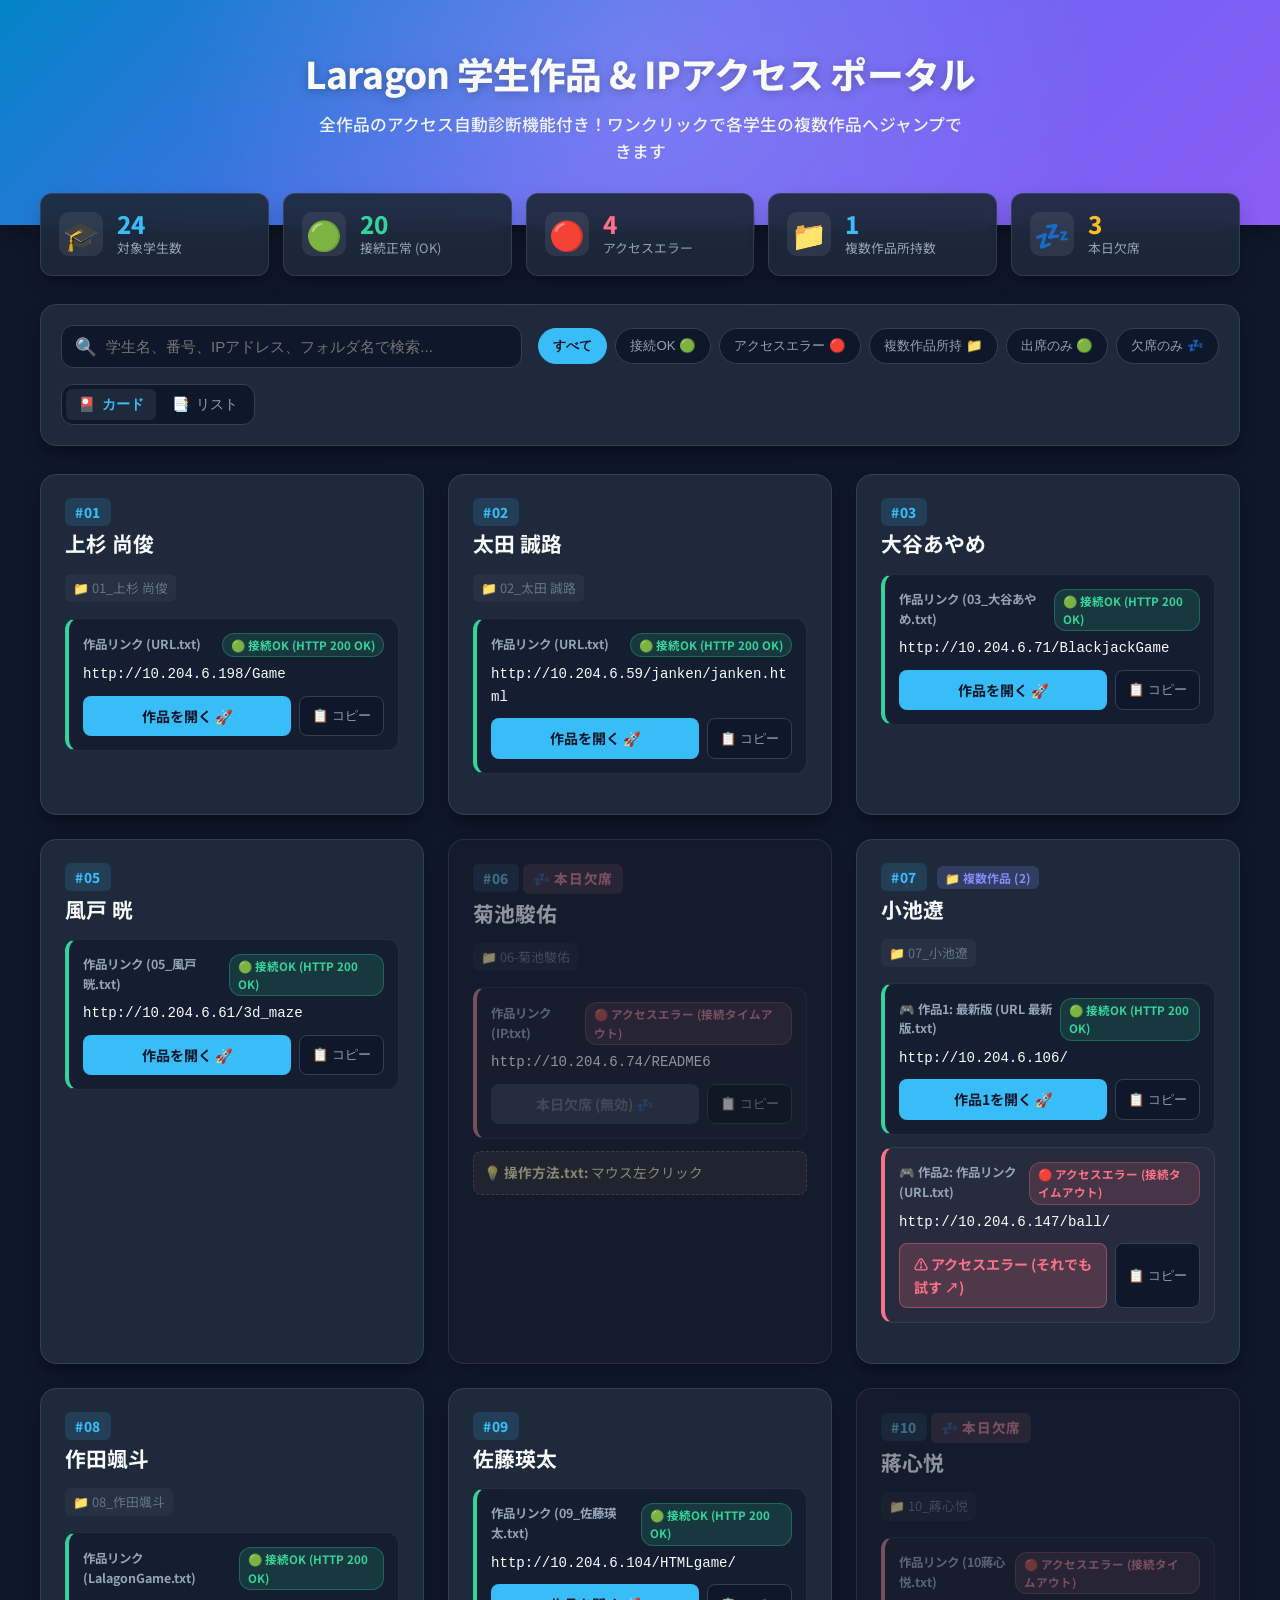
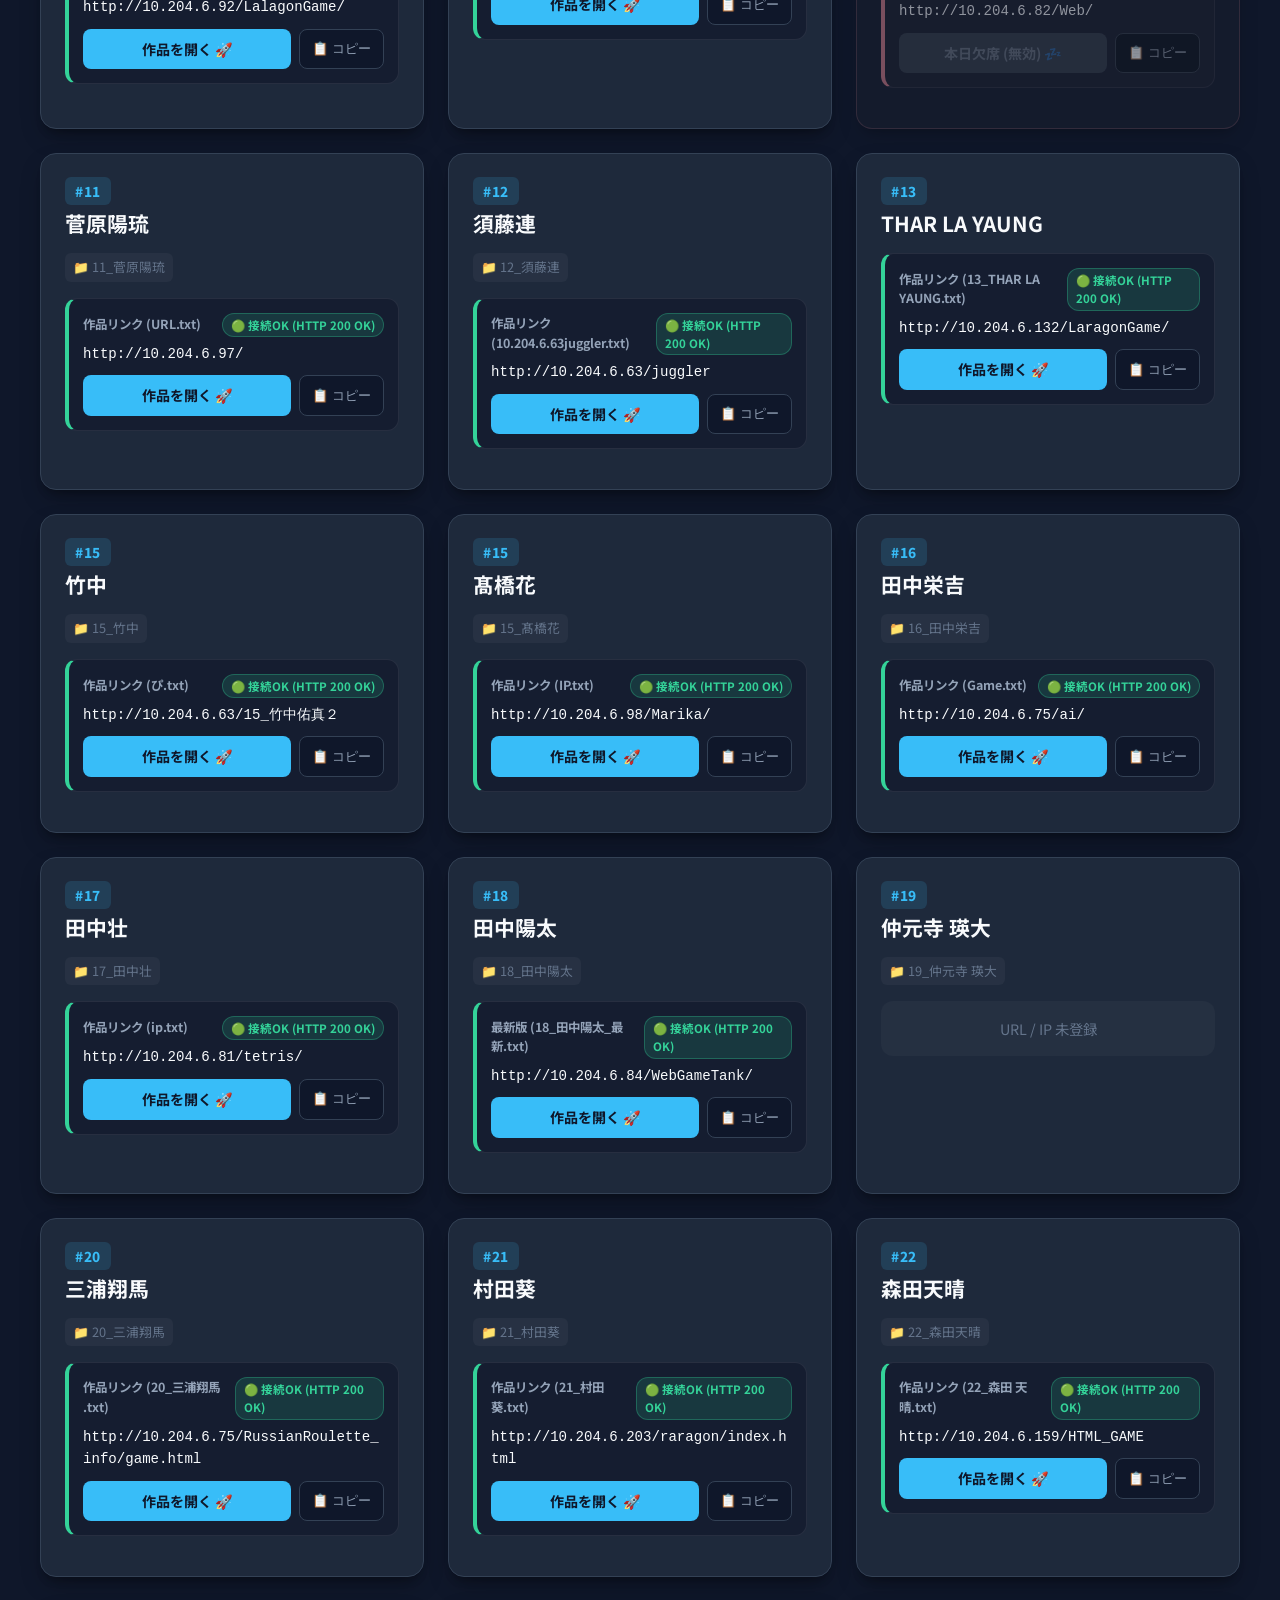
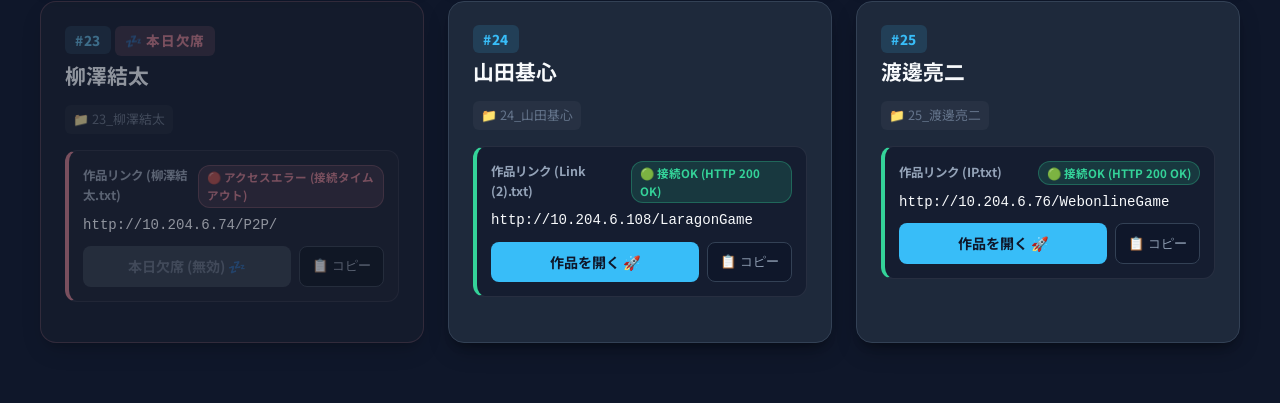
==== commit 5f4f02e9: "Update student work portal and live status" ====
--- a/index.html
+++ b/index.html
@@ -672,7 +672,7 @@
     <div id="toast" class="toast">クリップボードにコピーしました！</div>
 
     <script>
-        const rawStudentsData = [{"id": "01_上杉 尚俊", "num": "01", "name": "上杉 尚俊", "folder_name": "01_上杉 尚俊", "folders": ["01_上杉 尚俊"], "urls": [{"label": "作品リンク (URL.txt)", "url": "http://10.204.6.198/Game", "source_file": "URL.txt", "is_latest": false, "health": {"status": "online", "code": 200, "msg": "HTTP 200 OK"}}], "notes": [], "local_files": [], "is_absent": false}, {"id": "02_太田 誠路", "num": "02", "name": "太田 誠路", "folder_name": "02_太田 誠路", "folders": ["02_太田 誠路"], "urls": [{"label": "作品リンク (URL.txt)", "url": "http://10.204.6.59/janken/janken.html", "source_file": "URL.txt", "is_latest": false, "health": {"status": "online", "code": 200, "msg": "HTTP 200 OK"}}], "notes": [], "local_files": [], "is_absent": false}, {"id": "03_大谷あやめ", "num": "03", "name": "大谷あやめ", "folder_name": "", "folders": [], "urls": [{"label": "作品リンク (03_大谷あやめ.txt)", "url": "http://10.204.6.71/BlackjackGame", "source_file": "03_大谷あやめ.txt", "is_latest": false, "health": {"status": "online", "code": 200, "msg": "HTTP 200 OK"}}], "notes": [], "local_files": [], "is_absent": false}, {"id": "05_風戸 晄", "num": "05", "name": "風戸 晄", "folder_name": "", "folders": [], "urls": [{"label": "作品リンク (05_風戸 晄.txt)", "url": "http://10.204.6.61/3d_maze", "source_file": "05_風戸 晄.txt", "is_latest": false, "health": {"status": "online", "code": 200, "msg": "HTTP 200 OK"}}], "notes": [], "local_files": [], "is_absent": false}, {"id": "06_菊池駿佑", "num": "06", "name": "菊池駿佑", "folder_name": "06-菊池駿佑", "folders": ["06-菊池駿佑"], "urls": [{"label": "作品リンク (IP.txt)", "url": "http://10.204.6.74/README6", "source_file": "IP.txt", "is_latest": false, "health": {"status": "error", "code": 0, "msg": "接続タイムアウト"}}], "notes": [{"title": "操作方法.txt", "content": "マウス左クリック"}], "local_files": [], "is_absent": true}, {"id": "07_小池遼", "num": "07", "name": "小池遼", "folder_name": "07_小池遼", "folders": ["07_小池遼"], "urls": [{"label": "最新版 (URL 最新版.txt)", "url": "http://10.204.6.106/", "source_file": "URL 最新版.txt", "is_latest": true, "health": {"status": "online", "code": 200, "msg": "HTTP 200 OK"}}, {"label": "作品リンク (URL.txt)", "url": "http://10.204.6.147/ball/", "source_file": "URL.txt", "is_latest": false, "health": {"status": "error", "code": 0, "msg": "接続タイムアウト"}}], "notes": [], "local_files": [], "is_absent": false}, {"id": "08_作田颯斗", "num": "08", "name": "作田颯斗", "folder_name": "08_作田颯斗", "folders": ["08_作田颯斗"], "urls": [{"label": "作品リンク (LalagonGame.txt)", "url": "http://10.204.6.92/LalagonGame/", "source_file": "LalagonGame.txt", "is_latest": false, "health": {"status": "online", "code": 200, "msg": "HTTP 200 OK"}}], "notes": [], "local_files": [], "is_absent": false}, {"id": "09_佐藤瑛太", "num": "09", "name": "佐藤瑛太", "folder_name": "", "folders": [], "urls": [{"label": "作品リンク (09_佐藤瑛太.txt)", "url": "http://10.204.6.104/HTMLgame/", "source_file": "09_佐藤瑛太.txt", "is_latest": false, "health": {"status": "online", "code": 200, "msg": "HTTP 200 OK"}}], "notes": [], "local_files": [], "is_absent": false}, {"id": "10_蔣心悦", "num": "10", "name": "蔣心悦", "folder_name": "10_蔣心悦", "folders": ["10_蔣心悦"], "urls": [{"label": "作品リンク (10蔣心悦.txt)", "url": "http://10.204.6.82/Web/", "source_file": "10蔣心悦.txt", "is_latest": false, "health": {"status": "error", "code": 0, "msg": "接続タイムアウト"}}], "notes": [], "local_files": [], "is_absent": true}, {"id": "11_菅原陽琉", "num": "11", "name": "菅原陽琉", "folder_name": "11_菅原陽琉", "folders": ["11_菅原陽琉"], "urls": [{"label": "作品リンク (URL.txt)", "url": "http://10.204.6.97/", "source_file": "URL.txt", "is_latest": false, "health": {"status": "online", "code": 200, "msg": "HTTP 200 OK"}}], "notes": [], "local_files": [], "is_absent": false}, {"id": "12_須藤連", "num": "12", "name": "須藤連", "folder_name": "12_須藤連", "folders": ["12_須藤連"], "urls": [{"label": "作品リンク (10.204.6.63juggler.txt)", "url": "http://10.204.6.63/juggler", "source_file": "10.204.6.63juggler.txt", "is_latest": false, "health": {"status": "online", "code": 200, "msg": "HTTP 200 OK"}}], "notes": [], "local_files": [], "is_absent": false}, {"id": "13_THAR LA YAUNG", "num": "13", "name": "THAR LA YAUNG", "folder_name": "", "folders": [], "urls": [{"label": "作品リンク (13_THAR LA YAUNG.txt)", "url": "http://10.204.6.132/LaragonGame/", "source_file": "13_THAR LA YAUNG.txt", "is_latest": false, "health": {"status": "online", "code": 200, "msg": "HTTP 200 OK"}}], "notes": [], "local_files": [], "is_absent": false}, {"id": "15_竹中", "num": "15", "name": "竹中", "folder_name": "15_竹中", "folders": ["15_竹中"], "urls": [{"label": "作品リンク (ぴ.txt)", "url": "http://10.204.6.63/15_竹中佑真２", "source_file": "ぴ.txt", "is_latest": false, "health": {"status": "online", "code": 200, "msg": "HTTP 200 OK"}}], "notes": [], "local_files": [], "is_absent": false}, {"id": "15_髙橋花", "num": "15", "name": "髙橋花", "folder_name": "15_髙橋花", "folders": ["15_髙橋花"], "urls": [{"label": "作品リンク (IP.txt)", "url": "http://10.204.6.98/Marika/", "source_file": "IP.txt", "is_latest": false, "health": {"status": "online", "code": 200, "msg": "HTTP 200 OK"}}], "notes": [], "local_files": [], "is_absent": false}, {"id": "16_田中栄吉", "num": "16", "name": "田中栄吉", "folder_name": "16_田中栄吉", "folders": ["16_田中栄吉"], "urls": [{"label": "作品リンク (Game.txt)", "url": "http://10.204.6.75/ai/", "source_file": "Game.txt", "is_latest": false, "health": {"status": "online", "code": 200, "msg": "HTTP 200 OK"}}], "notes": [], "local_files": [], "is_absent": false}, {"id": "17_田中壮", "num": "17", "name": "田中壮", "folder_name": "17_田中壮", "folders": ["17_田中壮"], "urls": [{"label": "作品リンク (ip.txt)", "url": "http://10.204.6.81/tetris/", "source_file": "ip.txt", "is_latest": false, "health": {"status": "online", "code": 200, "msg": "HTTP 200 OK"}}], "notes": [], "local_files": [], "is_absent": false}, {"id": "18_田中陽太", "num": "18", "name": "田中陽太", "folder_name": "18_田中陽太", "folders": ["18_田中陽太"], "urls": [{"label": "最新版 (18_田中陽太_最新.txt)", "url": "http://10.204.6.84/WebGameTank/", "source_file": "18_田中陽太_最新.txt", "is_latest": true, "health": {"status": "online", "code": 200, "msg": "HTTP 200 OK"}}], "notes": [], "local_files": [], "is_absent": false}, {"id": "19_仲元寺 瑛大", "num": "19", "name": "仲元寺 瑛大", "folder_name": "19_仲元寺 瑛大", "folders": ["19_仲元寺 瑛大"], "urls": [], "notes": [], "local_files": [], "is_absent": false}, {"id": "20_三浦翔馬", "num": "20", "name": "三浦翔馬", "folder_name": "20_三浦翔馬", "folders": ["20_三浦翔馬"], "urls": [{"label": "作品リンク (20_三浦翔馬 .txt)", "url": "http://10.204.6.75/RussianRoulette_info/game.html", "source_file": "20_三浦翔馬 .txt", "is_latest": false, "health": {"status": "online", "code": 200, "msg": "HTTP 200 OK"}}], "notes": [], "local_files": [], "is_absent": false}, {"id": "21_村田葵", "num": "21", "name": "村田葵", "folder_name": "21_村田葵", "folders": ["21_村田葵"], "urls": [{"label": "作品リンク (21_村田葵.txt)", "url": "http://10.204.6.203/raragon/index.html", "source_file": "21_村田葵.txt", "is_latest": false, "health": {"status": "online", "code": 200, "msg": "HTTP 200 OK"}}], "notes": [], "local_files": [], "is_absent": false}, {"id": "22_森田天晴", "num": "22", "name": "森田天晴", "folder_name": "22_森田天晴", "folders": ["22_森田天晴"], "urls": [{"label": "作品リンク (22_森田 天晴.txt)", "url": "http://10.204.6.159/HTML_GAME", "source_file": "22_森田 天晴.txt", "is_latest": false, "health": {"status": "online", "code": 200, "msg": "HTTP 200 OK"}}], "notes": [], "local_files": [], "is_absent": false}, {"id": "23_柳澤結太", "num": "23", "name": "柳澤結太", "folder_name": "23_柳澤結太", "folders": ["23_柳澤結太"], "urls": [{"label": "作品リンク (柳澤結太.txt)", "url": "http://10.204.6.74/P2P/", "source_file": "柳澤結太.txt", "is_latest": false, "health": {"status": "error", "code": 0, "msg": "接続タイムアウト"}}], "notes": [], "local_files": ["P2P\\index.html"], "is_absent": true}, {"id": "24_山田基心", "num": "24", "name": "山田基心", "folder_name": "24_山田基心", "folders": ["24_山田基心"], "urls": [{"label": "作品リンク (Link (2).txt)", "url": "http://10.204.6.108/LaragonGame", "source_file": "Link (2).txt", "is_latest": false, "health": {"status": "online", "code": 200, "msg": "HTTP 200 OK"}}], "notes": [], "local_files": [], "is_absent": false}, {"id": "25_渡邊亮二", "num": "25", "name": "渡邊亮二", "folder_name": "25_渡邊亮二", "folders": ["25_渡邊亮二"], "urls": [{"label": "作品リンク (IP.txt)", "url": "http://10.204.6.76/WebonlineGame", "source_file": "IP.txt", "is_latest": false, "health": {"status": "online", "code": 200, "msg": "HTTP 200 OK"}}], "notes": [], "local_files": [], "is_absent": false}, {"id": "上杉尚駿", "num": "", "name": "上杉尚駿", "folder_name": "", "folders": [], "urls": [{"label": "作品リンク (上杉尚駿.txt)", "url": "http://10.204.6.132/sinnki_info/index.html", "source_file": "上杉尚駿.txt", "is_latest": false, "health": {"status": "error", "code": 404, "msg": "HTTP 404 エラー"}}], "notes": [], "local_files": [], "is_absent": false}];
+        const rawStudentsData = [{"id": "01_上杉 尚俊", "num": "01", "name": "上杉 尚俊", "folder_name": "01_上杉 尚俊", "folders": ["01_上杉 尚俊"], "urls": [{"label": "作品リンク (URL.txt)", "url": "http://10.204.6.198/Game", "source_file": "URL.txt", "is_latest": false, "health": {"status": "online", "code": 200, "msg": "HTTP 200 OK"}}], "notes": [], "local_files": [], "is_absent": false}, {"id": "02_太田 誠路", "num": "02", "name": "太田 誠路", "folder_name": "02_太田 誠路", "folders": ["02_太田 誠路"], "urls": [{"label": "作品リンク (URL.txt)", "url": "http://10.204.6.59/janken/janken.html", "source_file": "URL.txt", "is_latest": false, "health": {"status": "online", "code": 200, "msg": "HTTP 200 OK"}}], "notes": [], "local_files": [], "is_absent": false}, {"id": "03_大谷あやめ", "num": "03", "name": "大谷あやめ", "folder_name": "", "folders": [], "urls": [{"label": "作品リンク (03_大谷あやめ.txt)", "url": "http://10.204.6.71/BlackjackGame", "source_file": "03_大谷あやめ.txt", "is_latest": false, "health": {"status": "online", "code": 200, "msg": "HTTP 200 OK"}}], "notes": [], "local_files": [], "is_absent": false}, {"id": "05_風戸 晄", "num": "05", "name": "風戸 晄", "folder_name": "", "folders": [], "urls": [{"label": "作品リンク (05_風戸 晄.txt)", "url": "http://10.204.6.61/3d_maze", "source_file": "05_風戸 晄.txt", "is_latest": false, "health": {"status": "online", "code": 200, "msg": "HTTP 200 OK"}}], "notes": [], "local_files": [], "is_absent": false}, {"id": "06_菊池駿佑", "num": "06", "name": "菊池駿佑", "folder_name": "06-菊池駿佑", "folders": ["06-菊池駿佑"], "urls": [{"label": "作品リンク (IP.txt)", "url": "http://10.204.6.74/README6", "source_file": "IP.txt", "is_latest": false, "health": {"status": "error", "code": 0, "msg": "接続タイムアウト"}}], "notes": [{"title": "操作方法.txt", "content": "マウス左クリック"}], "local_files": [], "is_absent": true}, {"id": "07_小池遼", "num": "07", "name": "小池遼", "folder_name": "07_小池遼", "folders": ["07_小池遼"], "urls": [{"label": "最新版 (URL 最新版.txt)", "url": "http://10.204.6.106/", "source_file": "URL 最新版.txt", "is_latest": true, "health": {"status": "online", "code": 200, "msg": "HTTP 200 OK"}}, {"label": "作品リンク (URL.txt)", "url": "http://10.204.6.147/ball/", "source_file": "URL.txt", "is_latest": false, "health": {"status": "error", "code": 0, "msg": "接続タイムアウト"}}], "notes": [], "local_files": [], "is_absent": false}, {"id": "08_作田颯斗", "num": "08", "name": "作田颯斗", "folder_name": "08_作田颯斗", "folders": ["08_作田颯斗"], "urls": [{"label": "作品リンク (LalagonGame.txt)", "url": "http://10.204.6.92/LalagonGame/", "source_file": "LalagonGame.txt", "is_latest": false, "health": {"status": "online", "code": 200, "msg": "HTTP 200 OK"}}], "notes": [], "local_files": [], "is_absent": false}, {"id": "09_佐藤瑛太", "num": "09", "name": "佐藤瑛太", "folder_name": "", "folders": [], "urls": [{"label": "作品リンク (09_佐藤瑛太.txt)", "url": "http://10.204.6.104/HTMLgame/", "source_file": "09_佐藤瑛太.txt", "is_latest": false, "health": {"status": "online", "code": 200, "msg": "HTTP 200 OK"}}], "notes": [], "local_files": [], "is_absent": false}, {"id": "10_蔣心悦", "num": "10", "name": "蔣心悦", "folder_name": "10_蔣心悦", "folders": ["10_蔣心悦"], "urls": [{"label": "作品リンク (10蔣心悦.txt)", "url": "http://10.204.6.82/Web/", "source_file": "10蔣心悦.txt", "is_latest": false, "health": {"status": "error", "code": 0, "msg": "接続タイムアウト"}}], "notes": [], "local_files": [], "is_absent": true}, {"id": "11_菅原陽琉", "num": "11", "name": "菅原陽琉", "folder_name": "11_菅原陽琉", "folders": ["11_菅原陽琉"], "urls": [{"label": "作品リンク (URL.txt)", "url": "http://10.204.6.97/", "source_file": "URL.txt", "is_latest": false, "health": {"status": "online", "code": 200, "msg": "HTTP 200 OK"}}], "notes": [], "local_files": [], "is_absent": false}, {"id": "12_須藤連", "num": "12", "name": "須藤連", "folder_name": "12_須藤連", "folders": ["12_須藤連"], "urls": [{"label": "作品リンク (10.204.6.63juggler.txt)", "url": "http://10.204.6.63/juggler", "source_file": "10.204.6.63juggler.txt", "is_latest": false, "health": {"status": "online", "code": 200, "msg": "HTTP 200 OK"}}], "notes": [], "local_files": [], "is_absent": false}, {"id": "13_THAR LA YAUNG", "num": "13", "name": "THAR LA YAUNG", "folder_name": "", "folders": [], "urls": [{"label": "作品リンク (13_THAR LA YAUNG.txt)", "url": "http://10.204.6.132/LaragonGame/", "source_file": "13_THAR LA YAUNG.txt", "is_latest": false, "health": {"status": "online", "code": 200, "msg": "HTTP 200 OK"}}], "notes": [], "local_files": [], "is_absent": false}, {"id": "15_竹中", "num": "15", "name": "竹中", "folder_name": "15_竹中", "folders": ["15_竹中"], "urls": [{"label": "作品リンク (ぴ.txt)", "url": "http://10.204.6.63/15_竹中佑真２", "source_file": "ぴ.txt", "is_latest": false, "health": {"status": "online", "code": 200, "msg": "HTTP 200 OK"}}], "notes": [], "local_files": [], "is_absent": false}, {"id": "15_髙橋花", "num": "15", "name": "髙橋花", "folder_name": "15_髙橋花", "folders": ["15_髙橋花"], "urls": [{"label": "作品リンク (IP.txt)", "url": "http://10.204.6.98/Marika/", "source_file": "IP.txt", "is_latest": false, "health": {"status": "online", "code": 200, "msg": "HTTP 200 OK"}}], "notes": [], "local_files": [], "is_absent": false}, {"id": "16_田中栄吉", "num": "16", "name": "田中栄吉", "folder_name": "16_田中栄吉", "folders": ["16_田中栄吉"], "urls": [{"label": "作品リンク (Game.txt)", "url": "http://10.204.6.75/ai/", "source_file": "Game.txt", "is_latest": false, "health": {"status": "online", "code": 200, "msg": "HTTP 200 OK"}}], "notes": [], "local_files": [], "is_absent": false}, {"id": "17_田中壮", "num": "17", "name": "田中壮", "folder_name": "17_田中壮", "folders": ["17_田中壮"], "urls": [{"label": "作品リンク (ip.txt)", "url": "http://10.204.6.81/tetris/", "source_file": "ip.txt", "is_latest": false, "health": {"status": "online", "code": 200, "msg": "HTTP 200 OK"}}], "notes": [], "local_files": [], "is_absent": false}, {"id": "18_田中陽太", "num": "18", "name": "田中陽太", "folder_name": "18_田中陽太", "folders": ["18_田中陽太"], "urls": [{"label": "最新版 (18_田中陽太_最新.txt)", "url": "http://10.204.6.84/WebGameTank/", "source_file": "18_田中陽太_最新.txt", "is_latest": true, "health": {"status": "online", "code": 200, "msg": "HTTP 200 OK"}}], "notes": [], "local_files": [], "is_absent": false}, {"id": "19_仲元寺 瑛大", "num": "19", "name": "仲元寺 瑛大", "folder_name": "19_仲元寺 瑛大", "folders": ["19_仲元寺 瑛大"], "urls": [], "notes": [], "local_files": [], "is_absent": false}, {"id": "20_三浦翔馬", "num": "20", "name": "三浦翔馬", "folder_name": "20_三浦翔馬", "folders": ["20_三浦翔馬"], "urls": [{"label": "作品リンク (20_三浦翔馬 .txt)", "url": "http://10.204.6.75/RussianRoulette_info/game.html", "source_file": "20_三浦翔馬 .txt", "is_latest": false, "health": {"status": "online", "code": 200, "msg": "HTTP 200 OK"}}], "notes": [], "local_files": [], "is_absent": false}, {"id": "21_村田葵", "num": "21", "name": "村田葵", "folder_name": "21_村田葵", "folders": ["21_村田葵"], "urls": [{"label": "作品リンク (21_村田葵.txt)", "url": "http://10.204.6.203/raragon/index.html", "source_file": "21_村田葵.txt", "is_latest": false, "health": {"status": "online", "code": 200, "msg": "HTTP 200 OK"}}], "notes": [], "local_files": [], "is_absent": false}, {"id": "22_森田天晴", "num": "22", "name": "森田天晴", "folder_name": "22_森田天晴", "folders": ["22_森田天晴"], "urls": [{"label": "作品リンク (22_森田 天晴.txt)", "url": "http://10.204.6.159/HTML_GAME", "source_file": "22_森田 天晴.txt", "is_latest": false, "health": {"status": "online", "code": 200, "msg": "HTTP 200 OK"}}], "notes": [], "local_files": [], "is_absent": false}, {"id": "23_柳澤結太", "num": "23", "name": "柳澤結太", "folder_name": "23_柳澤結太", "folders": ["23_柳澤結太"], "urls": [{"label": "作品リンク (柳澤結太.txt)", "url": "http://10.204.6.74/P2P/", "source_file": "柳澤結太.txt", "is_latest": false, "health": {"status": "error", "code": 0, "msg": "接続タイムアウト"}}], "notes": [], "local_files": ["P2P\\index.html"], "is_absent": true}, {"id": "24_山田基心", "num": "24", "name": "山田基心", "folder_name": "24_山田基心", "folders": ["24_山田基心"], "urls": [{"label": "作品リンク (Link (2).txt)", "url": "http://10.204.6.108/LaragonGame", "source_file": "Link (2).txt", "is_latest": false, "health": {"status": "online", "code": 200, "msg": "HTTP 200 OK"}}], "notes": [], "local_files": [], "is_absent": false}, {"id": "25_渡邊亮二", "num": "25", "name": "渡邊亮二", "folder_name": "25_渡邊亮二", "folders": ["25_渡邊亮二"], "urls": [{"label": "作品リンク (IP.txt)", "url": "http://10.204.6.76/WebonlineGame", "source_file": "IP.txt", "is_latest": false, "health": {"status": "online", "code": 200, "msg": "HTTP 200 OK"}}], "notes": [], "local_files": [], "is_absent": false}];
 
         let currentFilter = 'all';
 
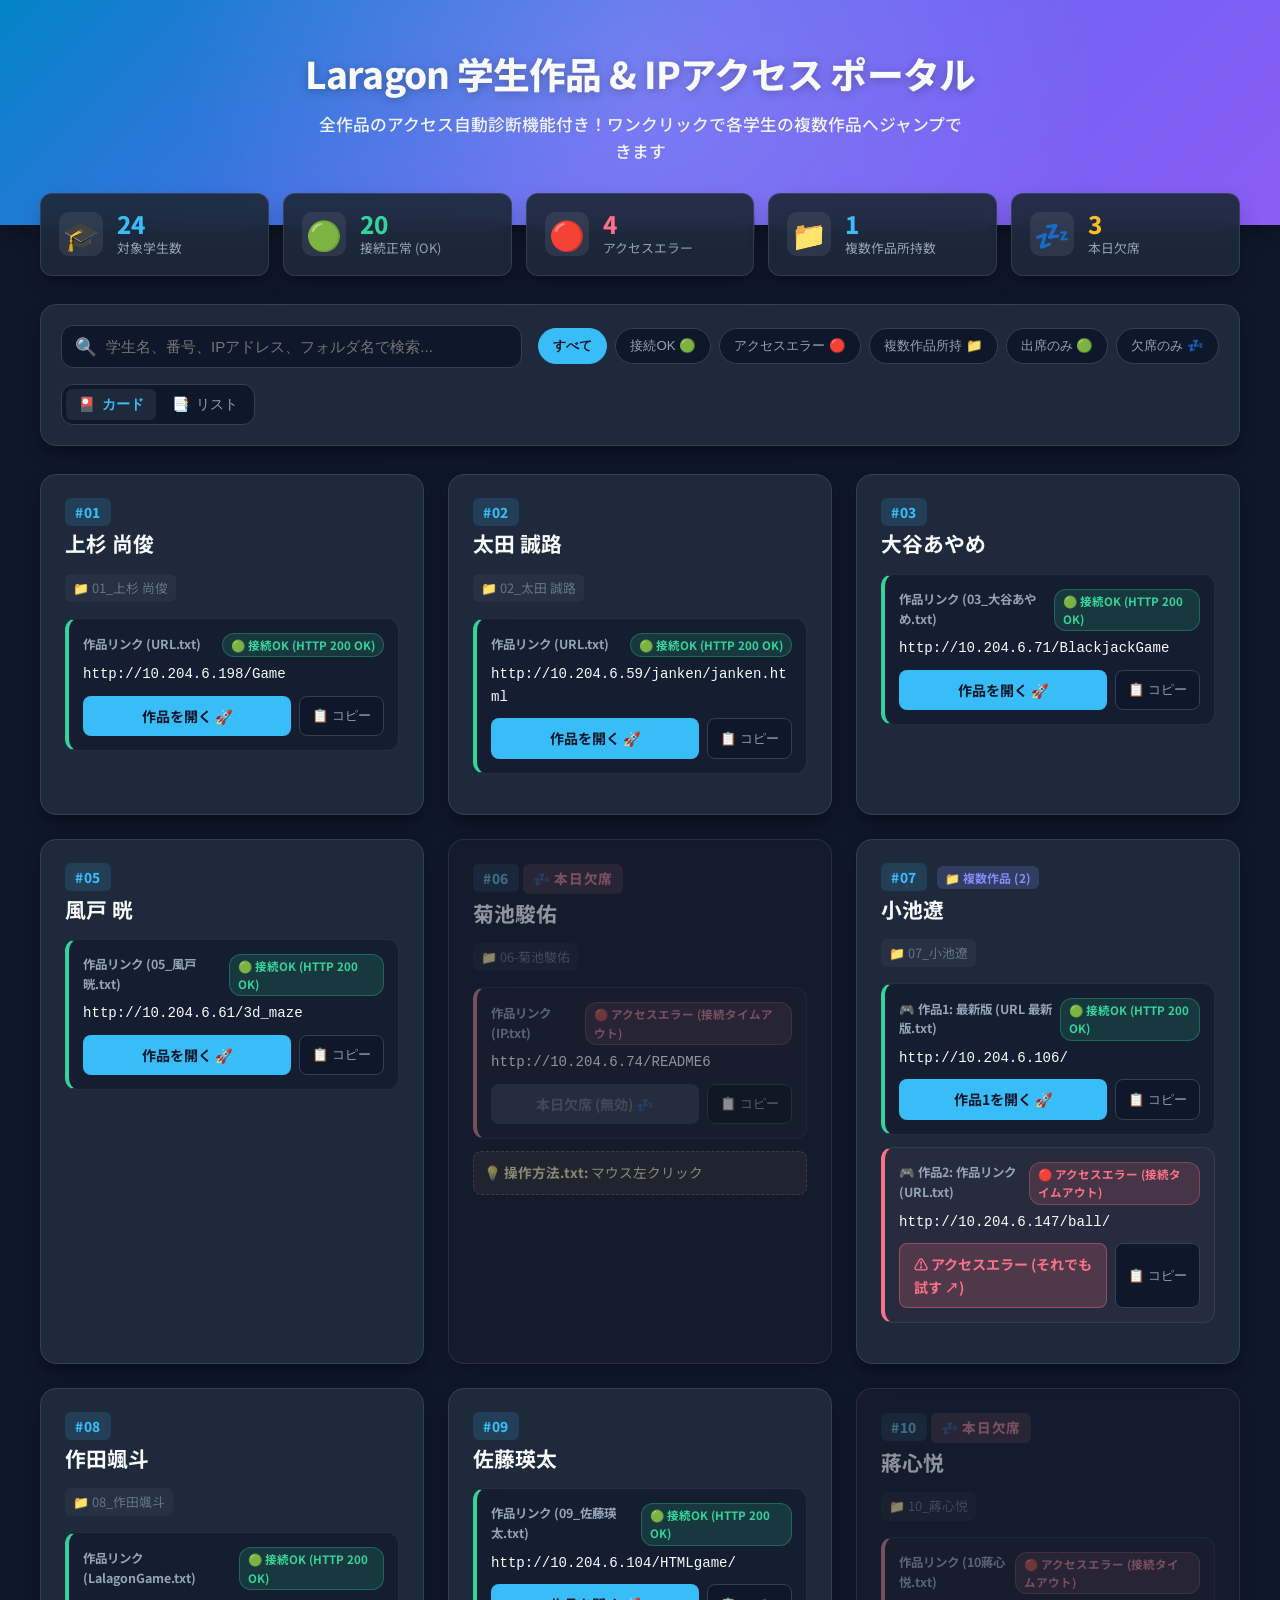
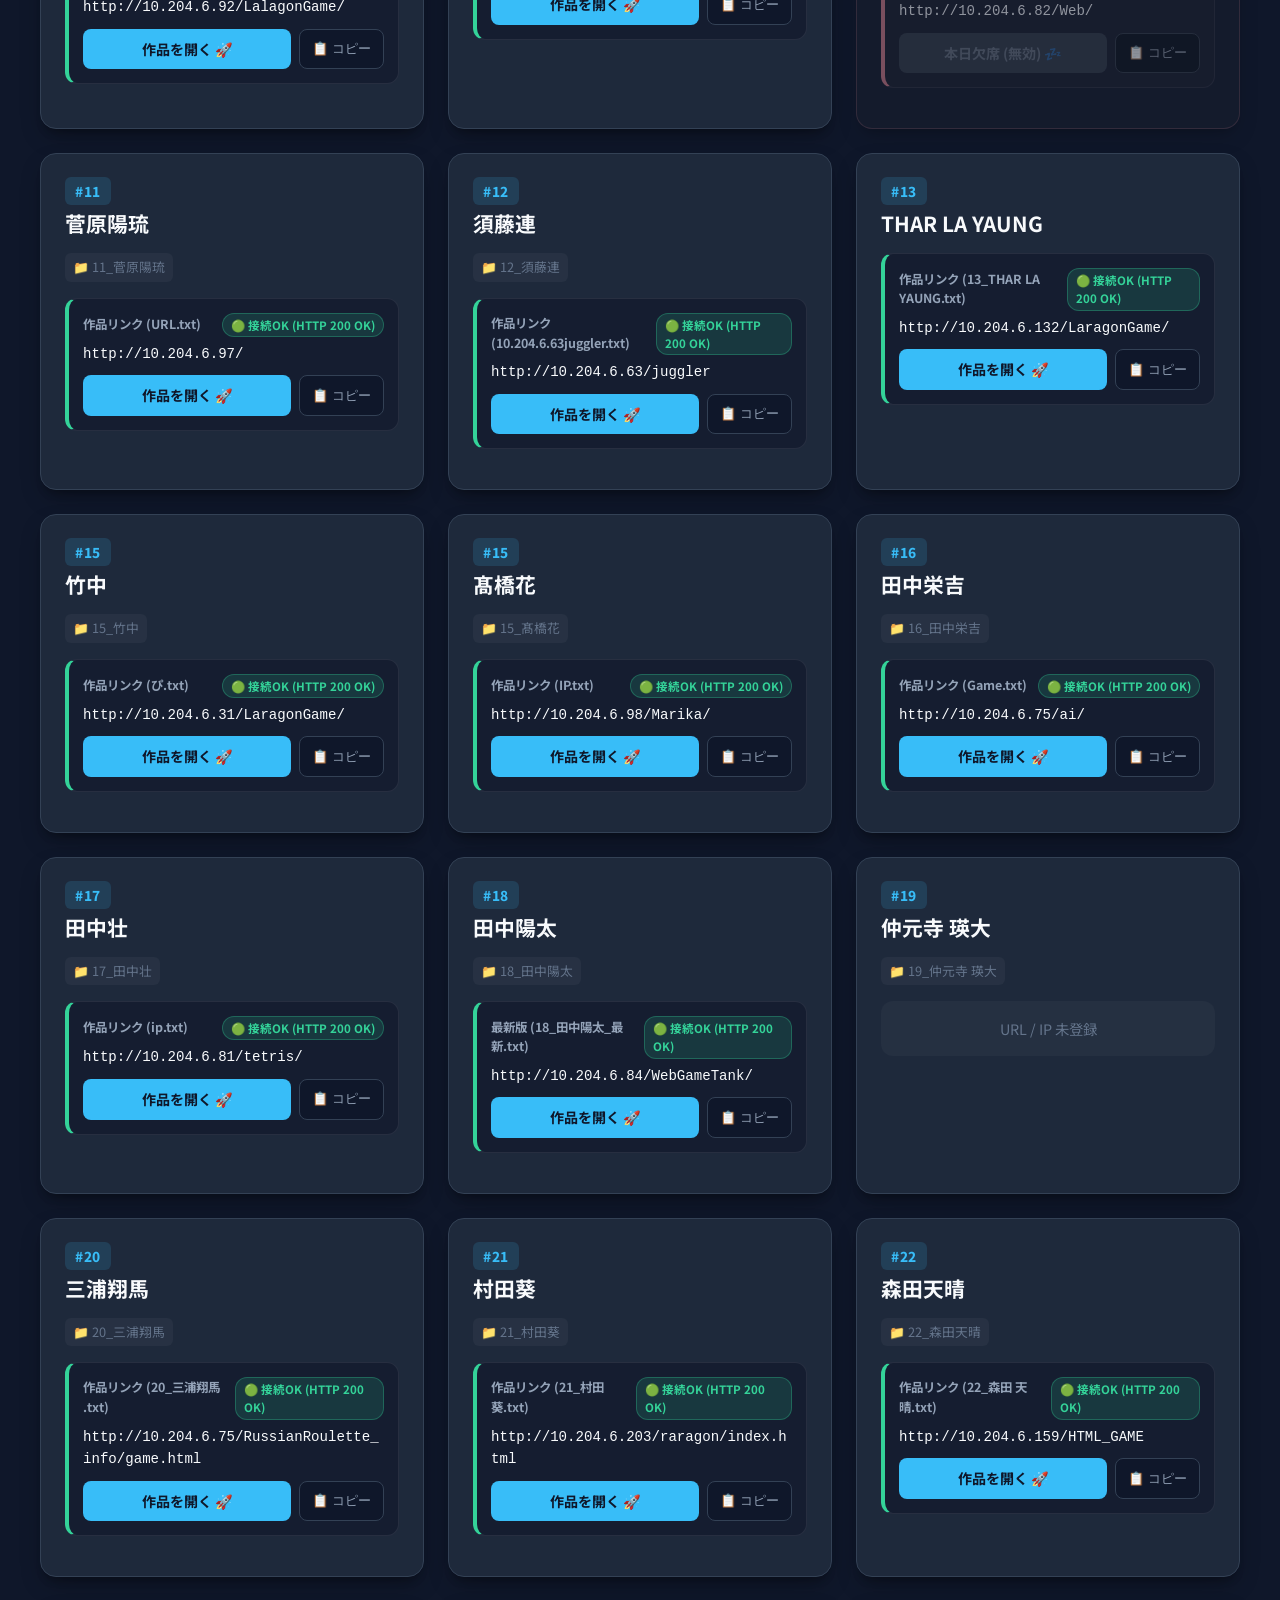
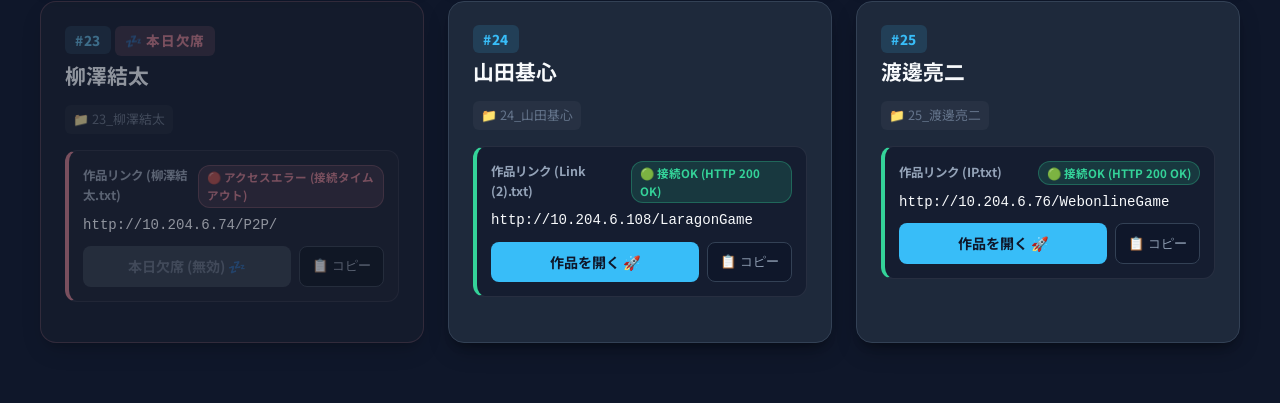
==== commit f1b9ddc7: "Update student work portal and live accessibility status" ====
--- a/index.html
+++ b/index.html
@@ -672,7 +672,7 @@
     <div id="toast" class="toast">クリップボードにコピーしました！</div>
 
     <script>
-        const rawStudentsData = [{"id": "01_上杉 尚俊", "num": "01", "name": "上杉 尚俊", "folder_name": "01_上杉 尚俊", "folders": ["01_上杉 尚俊"], "urls": [{"label": "作品リンク (URL.txt)", "url": "http://10.204.6.198/Game", "source_file": "URL.txt", "is_latest": false, "health": {"status": "online", "code": 200, "msg": "HTTP 200 OK"}}], "notes": [], "local_files": [], "is_absent": false}, {"id": "02_太田 誠路", "num": "02", "name": "太田 誠路", "folder_name": "02_太田 誠路", "folders": ["02_太田 誠路"], "urls": [{"label": "作品リンク (URL.txt)", "url": "http://10.204.6.59/janken/janken.html", "source_file": "URL.txt", "is_latest": false, "health": {"status": "online", "code": 200, "msg": "HTTP 200 OK"}}], "notes": [], "local_files": [], "is_absent": false}, {"id": "03_大谷あやめ", "num": "03", "name": "大谷あやめ", "folder_name": "", "folders": [], "urls": [{"label": "作品リンク (03_大谷あやめ.txt)", "url": "http://10.204.6.71/BlackjackGame", "source_file": "03_大谷あやめ.txt", "is_latest": false, "health": {"status": "online", "code": 200, "msg": "HTTP 200 OK"}}], "notes": [], "local_files": [], "is_absent": false}, {"id": "05_風戸 晄", "num": "05", "name": "風戸 晄", "folder_name": "", "folders": [], "urls": [{"label": "作品リンク (05_風戸 晄.txt)", "url": "http://10.204.6.61/3d_maze", "source_file": "05_風戸 晄.txt", "is_latest": false, "health": {"status": "online", "code": 200, "msg": "HTTP 200 OK"}}], "notes": [], "local_files": [], "is_absent": false}, {"id": "06_菊池駿佑", "num": "06", "name": "菊池駿佑", "folder_name": "06-菊池駿佑", "folders": ["06-菊池駿佑"], "urls": [{"label": "作品リンク (IP.txt)", "url": "http://10.204.6.74/README6", "source_file": "IP.txt", "is_latest": false, "health": {"status": "error", "code": 0, "msg": "接続タイムアウト"}}], "notes": [{"title": "操作方法.txt", "content": "マウス左クリック"}], "local_files": [], "is_absent": true}, {"id": "07_小池遼", "num": "07", "name": "小池遼", "folder_name": "07_小池遼", "folders": ["07_小池遼"], "urls": [{"label": "最新版 (URL 最新版.txt)", "url": "http://10.204.6.106/", "source_file": "URL 最新版.txt", "is_latest": true, "health": {"status": "online", "code": 200, "msg": "HTTP 200 OK"}}, {"label": "作品リンク (URL.txt)", "url": "http://10.204.6.147/ball/", "source_file": "URL.txt", "is_latest": false, "health": {"status": "error", "code": 0, "msg": "接続タイムアウト"}}], "notes": [], "local_files": [], "is_absent": false}, {"id": "08_作田颯斗", "num": "08", "name": "作田颯斗", "folder_name": "08_作田颯斗", "folders": ["08_作田颯斗"], "urls": [{"label": "作品リンク (LalagonGame.txt)", "url": "http://10.204.6.92/LalagonGame/", "source_file": "LalagonGame.txt", "is_latest": false, "health": {"status": "online", "code": 200, "msg": "HTTP 200 OK"}}], "notes": [], "local_files": [], "is_absent": false}, {"id": "09_佐藤瑛太", "num": "09", "name": "佐藤瑛太", "folder_name": "", "folders": [], "urls": [{"label": "作品リンク (09_佐藤瑛太.txt)", "url": "http://10.204.6.104/HTMLgame/", "source_file": "09_佐藤瑛太.txt", "is_latest": false, "health": {"status": "online", "code": 200, "msg": "HTTP 200 OK"}}], "notes": [], "local_files": [], "is_absent": false}, {"id": "10_蔣心悦", "num": "10", "name": "蔣心悦", "folder_name": "10_蔣心悦", "folders": ["10_蔣心悦"], "urls": [{"label": "作品リンク (10蔣心悦.txt)", "url": "http://10.204.6.82/Web/", "source_file": "10蔣心悦.txt", "is_latest": false, "health": {"status": "error", "code": 0, "msg": "接続タイムアウト"}}], "notes": [], "local_files": [], "is_absent": true}, {"id": "11_菅原陽琉", "num": "11", "name": "菅原陽琉", "folder_name": "11_菅原陽琉", "folders": ["11_菅原陽琉"], "urls": [{"label": "作品リンク (URL.txt)", "url": "http://10.204.6.97/", "source_file": "URL.txt", "is_latest": false, "health": {"status": "online", "code": 200, "msg": "HTTP 200 OK"}}], "notes": [], "local_files": [], "is_absent": false}, {"id": "12_須藤連", "num": "12", "name": "須藤連", "folder_name": "12_須藤連", "folders": ["12_須藤連"], "urls": [{"label": "作品リンク (10.204.6.63juggler.txt)", "url": "http://10.204.6.63/juggler", "source_file": "10.204.6.63juggler.txt", "is_latest": false, "health": {"status": "online", "code": 200, "msg": "HTTP 200 OK"}}], "notes": [], "local_files": [], "is_absent": false}, {"id": "13_THAR LA YAUNG", "num": "13", "name": "THAR LA YAUNG", "folder_name": "", "folders": [], "urls": [{"label": "作品リンク (13_THAR LA YAUNG.txt)", "url": "http://10.204.6.132/LaragonGame/", "source_file": "13_THAR LA YAUNG.txt", "is_latest": false, "health": {"status": "online", "code": 200, "msg": "HTTP 200 OK"}}], "notes": [], "local_files": [], "is_absent": false}, {"id": "15_竹中", "num": "15", "name": "竹中", "folder_name": "15_竹中", "folders": ["15_竹中"], "urls": [{"label": "作品リンク (ぴ.txt)", "url": "http://10.204.6.63/15_竹中佑真２", "source_file": "ぴ.txt", "is_latest": false, "health": {"status": "online", "code": 200, "msg": "HTTP 200 OK"}}], "notes": [], "local_files": [], "is_absent": false}, {"id": "15_髙橋花", "num": "15", "name": "髙橋花", "folder_name": "15_髙橋花", "folders": ["15_髙橋花"], "urls": [{"label": "作品リンク (IP.txt)", "url": "http://10.204.6.98/Marika/", "source_file": "IP.txt", "is_latest": false, "health": {"status": "online", "code": 200, "msg": "HTTP 200 OK"}}], "notes": [], "local_files": [], "is_absent": false}, {"id": "16_田中栄吉", "num": "16", "name": "田中栄吉", "folder_name": "16_田中栄吉", "folders": ["16_田中栄吉"], "urls": [{"label": "作品リンク (Game.txt)", "url": "http://10.204.6.75/ai/", "source_file": "Game.txt", "is_latest": false, "health": {"status": "online", "code": 200, "msg": "HTTP 200 OK"}}], "notes": [], "local_files": [], "is_absent": false}, {"id": "17_田中壮", "num": "17", "name": "田中壮", "folder_name": "17_田中壮", "folders": ["17_田中壮"], "urls": [{"label": "作品リンク (ip.txt)", "url": "http://10.204.6.81/tetris/", "source_file": "ip.txt", "is_latest": false, "health": {"status": "online", "code": 200, "msg": "HTTP 200 OK"}}], "notes": [], "local_files": [], "is_absent": false}, {"id": "18_田中陽太", "num": "18", "name": "田中陽太", "folder_name": "18_田中陽太", "folders": ["18_田中陽太"], "urls": [{"label": "最新版 (18_田中陽太_最新.txt)", "url": "http://10.204.6.84/WebGameTank/", "source_file": "18_田中陽太_最新.txt", "is_latest": true, "health": {"status": "online", "code": 200, "msg": "HTTP 200 OK"}}], "notes": [], "local_files": [], "is_absent": false}, {"id": "19_仲元寺 瑛大", "num": "19", "name": "仲元寺 瑛大", "folder_name": "19_仲元寺 瑛大", "folders": ["19_仲元寺 瑛大"], "urls": [], "notes": [], "local_files": [], "is_absent": false}, {"id": "20_三浦翔馬", "num": "20", "name": "三浦翔馬", "folder_name": "20_三浦翔馬", "folders": ["20_三浦翔馬"], "urls": [{"label": "作品リンク (20_三浦翔馬 .txt)", "url": "http://10.204.6.75/RussianRoulette_info/game.html", "source_file": "20_三浦翔馬 .txt", "is_latest": false, "health": {"status": "online", "code": 200, "msg": "HTTP 200 OK"}}], "notes": [], "local_files": [], "is_absent": false}, {"id": "21_村田葵", "num": "21", "name": "村田葵", "folder_name": "21_村田葵", "folders": ["21_村田葵"], "urls": [{"label": "作品リンク (21_村田葵.txt)", "url": "http://10.204.6.203/raragon/index.html", "source_file": "21_村田葵.txt", "is_latest": false, "health": {"status": "online", "code": 200, "msg": "HTTP 200 OK"}}], "notes": [], "local_files": [], "is_absent": false}, {"id": "22_森田天晴", "num": "22", "name": "森田天晴", "folder_name": "22_森田天晴", "folders": ["22_森田天晴"], "urls": [{"label": "作品リンク (22_森田 天晴.txt)", "url": "http://10.204.6.159/HTML_GAME", "source_file": "22_森田 天晴.txt", "is_latest": false, "health": {"status": "online", "code": 200, "msg": "HTTP 200 OK"}}], "notes": [], "local_files": [], "is_absent": false}, {"id": "23_柳澤結太", "num": "23", "name": "柳澤結太", "folder_name": "23_柳澤結太", "folders": ["23_柳澤結太"], "urls": [{"label": "作品リンク (柳澤結太.txt)", "url": "http://10.204.6.74/P2P/", "source_file": "柳澤結太.txt", "is_latest": false, "health": {"status": "error", "code": 0, "msg": "接続タイムアウト"}}], "notes": [], "local_files": ["P2P\\index.html"], "is_absent": true}, {"id": "24_山田基心", "num": "24", "name": "山田基心", "folder_name": "24_山田基心", "folders": ["24_山田基心"], "urls": [{"label": "作品リンク (Link (2).txt)", "url": "http://10.204.6.108/LaragonGame", "source_file": "Link (2).txt", "is_latest": false, "health": {"status": "online", "code": 200, "msg": "HTTP 200 OK"}}], "notes": [], "local_files": [], "is_absent": false}, {"id": "25_渡邊亮二", "num": "25", "name": "渡邊亮二", "folder_name": "25_渡邊亮二", "folders": ["25_渡邊亮二"], "urls": [{"label": "作品リンク (IP.txt)", "url": "http://10.204.6.76/WebonlineGame", "source_file": "IP.txt", "is_latest": false, "health": {"status": "online", "code": 200, "msg": "HTTP 200 OK"}}], "notes": [], "local_files": [], "is_absent": false}];
+        const rawStudentsData = [{"id": "01_上杉 尚俊", "num": "01", "name": "上杉 尚俊", "folder_name": "01_上杉 尚俊", "folders": ["01_上杉 尚俊"], "urls": [{"label": "作品リンク (URL.txt)", "url": "http://10.204.6.198/Game", "source_file": "URL.txt", "is_latest": false, "health": {"status": "online", "code": 200, "msg": "HTTP 200 OK"}}], "notes": [], "local_files": [], "is_absent": false}, {"id": "02_太田 誠路", "num": "02", "name": "太田 誠路", "folder_name": "02_太田 誠路", "folders": ["02_太田 誠路"], "urls": [{"label": "作品リンク (URL.txt)", "url": "http://10.204.6.59/janken/janken.html", "source_file": "URL.txt", "is_latest": false, "health": {"status": "online", "code": 200, "msg": "HTTP 200 OK"}}], "notes": [], "local_files": [], "is_absent": false}, {"id": "03_大谷あやめ", "num": "03", "name": "大谷あやめ", "folder_name": "", "folders": [], "urls": [{"label": "作品リンク (03_大谷あやめ.txt)", "url": "http://10.204.6.71/BlackjackGame", "source_file": "03_大谷あやめ.txt", "is_latest": false, "health": {"status": "online", "code": 200, "msg": "HTTP 200 OK"}}], "notes": [], "local_files": [], "is_absent": false}, {"id": "05_風戸 晄", "num": "05", "name": "風戸 晄", "folder_name": "", "folders": [], "urls": [{"label": "作品リンク (05_風戸 晄.txt)", "url": "http://10.204.6.61/3d_maze", "source_file": "05_風戸 晄.txt", "is_latest": false, "health": {"status": "online", "code": 200, "msg": "HTTP 200 OK"}}], "notes": [], "local_files": [], "is_absent": false}, {"id": "06_菊池駿佑", "num": "06", "name": "菊池駿佑", "folder_name": "06-菊池駿佑", "folders": ["06-菊池駿佑"], "urls": [{"label": "作品リンク (IP.txt)", "url": "http://10.204.6.74/README6", "source_file": "IP.txt", "is_latest": false, "health": {"status": "error", "code": 0, "msg": "接続タイムアウト"}}], "notes": [{"title": "操作方法.txt", "content": "マウス左クリック"}], "local_files": [], "is_absent": true}, {"id": "07_小池遼", "num": "07", "name": "小池遼", "folder_name": "07_小池遼", "folders": ["07_小池遼"], "urls": [{"label": "最新版 (URL 最新版.txt)", "url": "http://10.204.6.106/", "source_file": "URL 最新版.txt", "is_latest": true, "health": {"status": "online", "code": 200, "msg": "HTTP 200 OK"}}, {"label": "作品リンク (URL.txt)", "url": "http://10.204.6.147/ball/", "source_file": "URL.txt", "is_latest": false, "health": {"status": "error", "code": 0, "msg": "接続タイムアウト"}}], "notes": [], "local_files": [], "is_absent": false}, {"id": "08_作田颯斗", "num": "08", "name": "作田颯斗", "folder_name": "08_作田颯斗", "folders": ["08_作田颯斗"], "urls": [{"label": "作品リンク (LalagonGame.txt)", "url": "http://10.204.6.92/LalagonGame/", "source_file": "LalagonGame.txt", "is_latest": false, "health": {"status": "online", "code": 200, "msg": "HTTP 200 OK"}}], "notes": [], "local_files": [], "is_absent": false}, {"id": "09_佐藤瑛太", "num": "09", "name": "佐藤瑛太", "folder_name": "", "folders": [], "urls": [{"label": "作品リンク (09_佐藤瑛太.txt)", "url": "http://10.204.6.104/HTMLgame/", "source_file": "09_佐藤瑛太.txt", "is_latest": false, "health": {"status": "online", "code": 200, "msg": "HTTP 200 OK"}}], "notes": [], "local_files": [], "is_absent": false}, {"id": "10_蔣心悦", "num": "10", "name": "蔣心悦", "folder_name": "10_蔣心悦", "folders": ["10_蔣心悦"], "urls": [{"label": "作品リンク (10蔣心悦.txt)", "url": "http://10.204.6.82/Web/", "source_file": "10蔣心悦.txt", "is_latest": false, "health": {"status": "error", "code": 0, "msg": "接続タイムアウト"}}], "notes": [], "local_files": [], "is_absent": true}, {"id": "11_菅原陽琉", "num": "11", "name": "菅原陽琉", "folder_name": "11_菅原陽琉", "folders": ["11_菅原陽琉"], "urls": [{"label": "作品リンク (URL.txt)", "url": "http://10.204.6.97/", "source_file": "URL.txt", "is_latest": false, "health": {"status": "online", "code": 200, "msg": "HTTP 200 OK"}}], "notes": [], "local_files": [], "is_absent": false}, {"id": "12_須藤連", "num": "12", "name": "須藤連", "folder_name": "12_須藤連", "folders": ["12_須藤連"], "urls": [{"label": "作品リンク (10.204.6.63juggler.txt)", "url": "http://10.204.6.63/juggler", "source_file": "10.204.6.63juggler.txt", "is_latest": false, "health": {"status": "online", "code": 200, "msg": "HTTP 200 OK"}}], "notes": [], "local_files": [], "is_absent": false}, {"id": "13_THAR LA YAUNG", "num": "13", "name": "THAR LA YAUNG", "folder_name": "", "folders": [], "urls": [{"label": "作品リンク (13_THAR LA YAUNG.txt)", "url": "http://10.204.6.132/LaragonGame/", "source_file": "13_THAR LA YAUNG.txt", "is_latest": false, "health": {"status": "online", "code": 200, "msg": "HTTP 200 OK"}}], "notes": [], "local_files": [], "is_absent": false}, {"id": "15_竹中", "num": "15", "name": "竹中", "folder_name": "15_竹中", "folders": ["15_竹中"], "urls": [{"label": "作品リンク (ぴ.txt)", "url": "http://10.204.6.31/LaragonGame/", "source_file": "ぴ.txt", "is_latest": false, "health": {"status": "online", "code": 200, "msg": "HTTP 200 OK"}}], "notes": [], "local_files": [], "is_absent": false}, {"id": "15_髙橋花", "num": "15", "name": "髙橋花", "folder_name": "15_髙橋花", "folders": ["15_髙橋花"], "urls": [{"label": "作品リンク (IP.txt)", "url": "http://10.204.6.98/Marika/", "source_file": "IP.txt", "is_latest": false, "health": {"status": "online", "code": 200, "msg": "HTTP 200 OK"}}], "notes": [], "local_files": [], "is_absent": false}, {"id": "16_田中栄吉", "num": "16", "name": "田中栄吉", "folder_name": "16_田中栄吉", "folders": ["16_田中栄吉"], "urls": [{"label": "作品リンク (Game.txt)", "url": "http://10.204.6.75/ai/", "source_file": "Game.txt", "is_latest": false, "health": {"status": "online", "code": 200, "msg": "HTTP 200 OK"}}], "notes": [], "local_files": [], "is_absent": false}, {"id": "17_田中壮", "num": "17", "name": "田中壮", "folder_name": "17_田中壮", "folders": ["17_田中壮"], "urls": [{"label": "作品リンク (ip.txt)", "url": "http://10.204.6.81/tetris/", "source_file": "ip.txt", "is_latest": false, "health": {"status": "online", "code": 200, "msg": "HTTP 200 OK"}}], "notes": [], "local_files": [], "is_absent": false}, {"id": "18_田中陽太", "num": "18", "name": "田中陽太", "folder_name": "18_田中陽太", "folders": ["18_田中陽太"], "urls": [{"label": "最新版 (18_田中陽太_最新.txt)", "url": "http://10.204.6.84/WebGameTank/", "source_file": "18_田中陽太_最新.txt", "is_latest": true, "health": {"status": "online", "code": 200, "msg": "HTTP 200 OK"}}], "notes": [], "local_files": [], "is_absent": false}, {"id": "19_仲元寺 瑛大", "num": "19", "name": "仲元寺 瑛大", "folder_name": "19_仲元寺 瑛大", "folders": ["19_仲元寺 瑛大"], "urls": [], "notes": [], "local_files": [], "is_absent": false}, {"id": "20_三浦翔馬", "num": "20", "name": "三浦翔馬", "folder_name": "20_三浦翔馬", "folders": ["20_三浦翔馬"], "urls": [{"label": "作品リンク (20_三浦翔馬 .txt)", "url": "http://10.204.6.75/RussianRoulette_info/game.html", "source_file": "20_三浦翔馬 .txt", "is_latest": false, "health": {"status": "online", "code": 200, "msg": "HTTP 200 OK"}}], "notes": [], "local_files": [], "is_absent": false}, {"id": "21_村田葵", "num": "21", "name": "村田葵", "folder_name": "21_村田葵", "folders": ["21_村田葵"], "urls": [{"label": "作品リンク (21_村田葵.txt)", "url": "http://10.204.6.203/raragon/index.html", "source_file": "21_村田葵.txt", "is_latest": false, "health": {"status": "online", "code": 200, "msg": "HTTP 200 OK"}}], "notes": [], "local_files": [], "is_absent": false}, {"id": "22_森田天晴", "num": "22", "name": "森田天晴", "folder_name": "22_森田天晴", "folders": ["22_森田天晴"], "urls": [{"label": "作品リンク (22_森田 天晴.txt)", "url": "http://10.204.6.159/HTML_GAME", "source_file": "22_森田 天晴.txt", "is_latest": false, "health": {"status": "online", "code": 200, "msg": "HTTP 200 OK"}}], "notes": [], "local_files": [], "is_absent": false}, {"id": "23_柳澤結太", "num": "23", "name": "柳澤結太", "folder_name": "23_柳澤結太", "folders": ["23_柳澤結太"], "urls": [{"label": "作品リンク (柳澤結太.txt)", "url": "http://10.204.6.74/P2P/", "source_file": "柳澤結太.txt", "is_latest": false, "health": {"status": "error", "code": 0, "msg": "接続タイムアウト"}}], "notes": [], "local_files": ["P2P\\index.html"], "is_absent": true}, {"id": "24_山田基心", "num": "24", "name": "山田基心", "folder_name": "24_山田基心", "folders": ["24_山田基心"], "urls": [{"label": "作品リンク (Link (2).txt)", "url": "http://10.204.6.108/LaragonGame", "source_file": "Link (2).txt", "is_latest": false, "health": {"status": "online", "code": 200, "msg": "HTTP 200 OK"}}], "notes": [], "local_files": [], "is_absent": false}, {"id": "25_渡邊亮二", "num": "25", "name": "渡邊亮二", "folder_name": "25_渡邊亮二", "folders": ["25_渡邊亮二"], "urls": [{"label": "作品リンク (IP.txt)", "url": "http://10.204.6.76/WebonlineGame", "source_file": "IP.txt", "is_latest": false, "health": {"status": "online", "code": 200, "msg": "HTTP 200 OK"}}], "notes": [], "local_files": [], "is_absent": false}];
 
         let currentFilter = 'all';
 
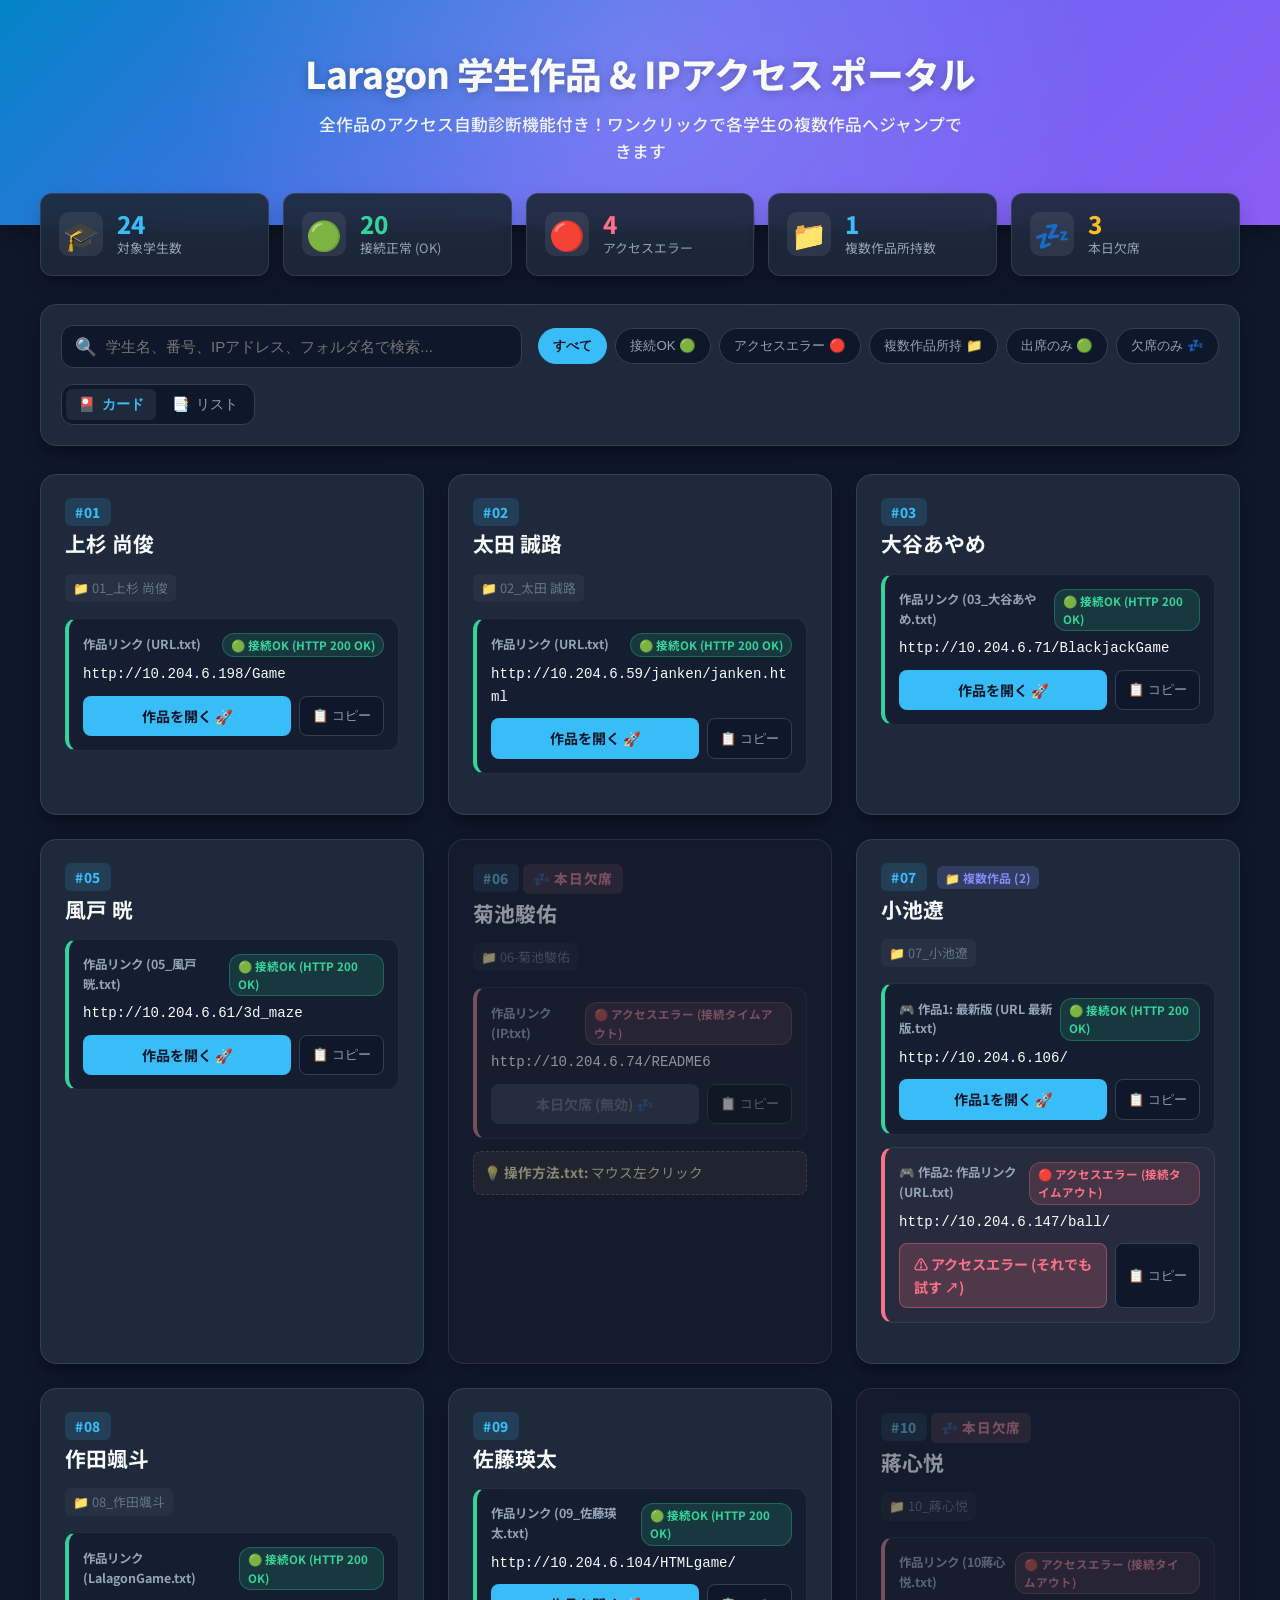
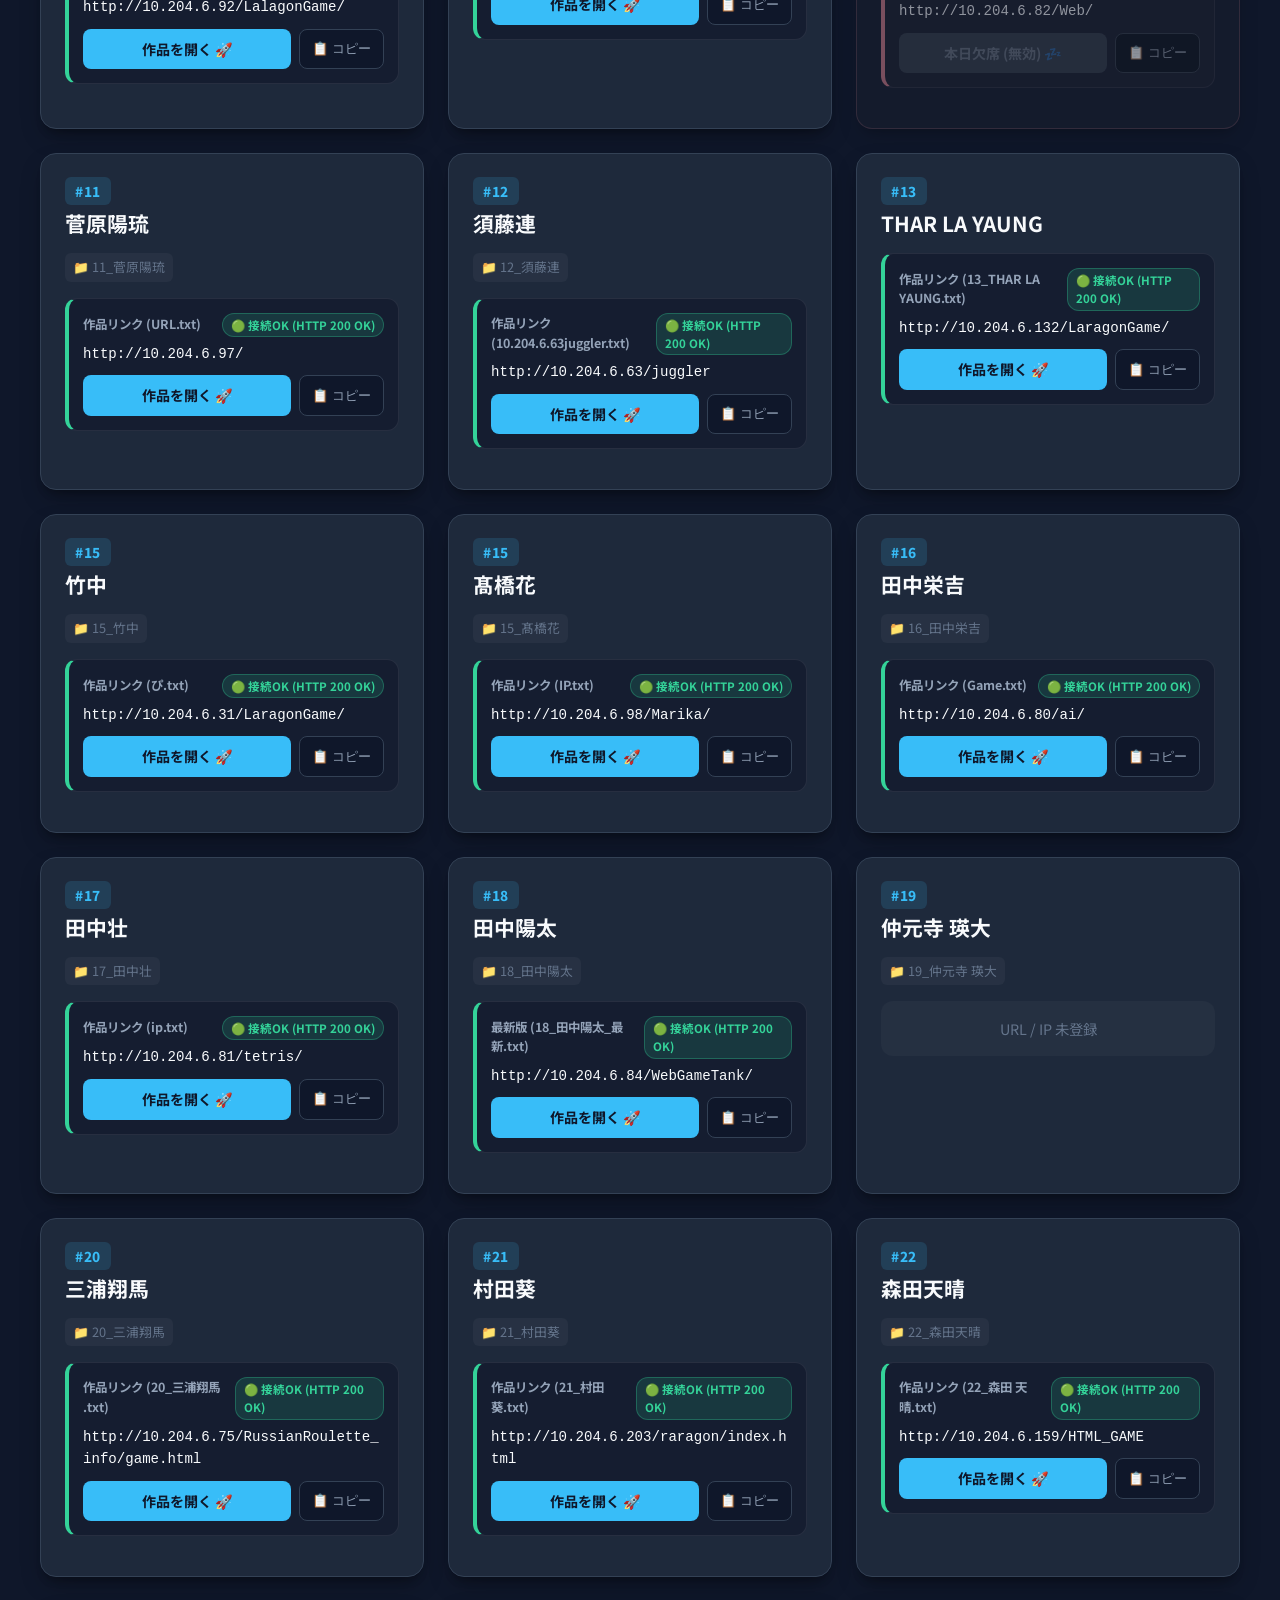
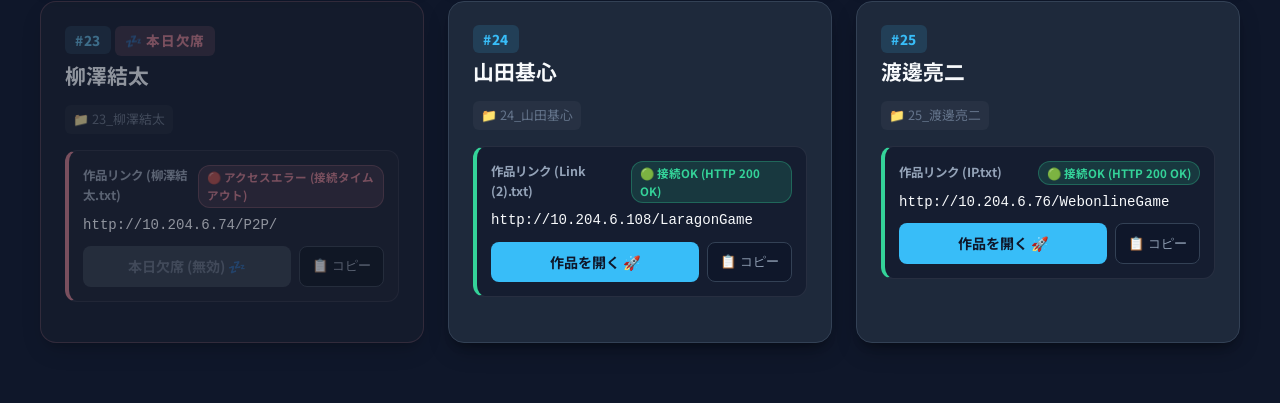
==== commit 8f551a9d: "Update student work portal and live accessibility status" ====
--- a/index.html
+++ b/index.html
@@ -672,7 +672,7 @@
     <div id="toast" class="toast">クリップボードにコピーしました！</div>
 
     <script>
-        const rawStudentsData = [{"id": "01_上杉 尚俊", "num": "01", "name": "上杉 尚俊", "folder_name": "01_上杉 尚俊", "folders": ["01_上杉 尚俊"], "urls": [{"label": "作品リンク (URL.txt)", "url": "http://10.204.6.198/Game", "source_file": "URL.txt", "is_latest": false, "health": {"status": "online", "code": 200, "msg": "HTTP 200 OK"}}], "notes": [], "local_files": [], "is_absent": false}, {"id": "02_太田 誠路", "num": "02", "name": "太田 誠路", "folder_name": "02_太田 誠路", "folders": ["02_太田 誠路"], "urls": [{"label": "作品リンク (URL.txt)", "url": "http://10.204.6.59/janken/janken.html", "source_file": "URL.txt", "is_latest": false, "health": {"status": "online", "code": 200, "msg": "HTTP 200 OK"}}], "notes": [], "local_files": [], "is_absent": false}, {"id": "03_大谷あやめ", "num": "03", "name": "大谷あやめ", "folder_name": "", "folders": [], "urls": [{"label": "作品リンク (03_大谷あやめ.txt)", "url": "http://10.204.6.71/BlackjackGame", "source_file": "03_大谷あやめ.txt", "is_latest": false, "health": {"status": "online", "code": 200, "msg": "HTTP 200 OK"}}], "notes": [], "local_files": [], "is_absent": false}, {"id": "05_風戸 晄", "num": "05", "name": "風戸 晄", "folder_name": "", "folders": [], "urls": [{"label": "作品リンク (05_風戸 晄.txt)", "url": "http://10.204.6.61/3d_maze", "source_file": "05_風戸 晄.txt", "is_latest": false, "health": {"status": "online", "code": 200, "msg": "HTTP 200 OK"}}], "notes": [], "local_files": [], "is_absent": false}, {"id": "06_菊池駿佑", "num": "06", "name": "菊池駿佑", "folder_name": "06-菊池駿佑", "folders": ["06-菊池駿佑"], "urls": [{"label": "作品リンク (IP.txt)", "url": "http://10.204.6.74/README6", "source_file": "IP.txt", "is_latest": false, "health": {"status": "error", "code": 0, "msg": "接続タイムアウト"}}], "notes": [{"title": "操作方法.txt", "content": "マウス左クリック"}], "local_files": [], "is_absent": true}, {"id": "07_小池遼", "num": "07", "name": "小池遼", "folder_name": "07_小池遼", "folders": ["07_小池遼"], "urls": [{"label": "最新版 (URL 最新版.txt)", "url": "http://10.204.6.106/", "source_file": "URL 最新版.txt", "is_latest": true, "health": {"status": "online", "code": 200, "msg": "HTTP 200 OK"}}, {"label": "作品リンク (URL.txt)", "url": "http://10.204.6.147/ball/", "source_file": "URL.txt", "is_latest": false, "health": {"status": "error", "code": 0, "msg": "接続タイムアウト"}}], "notes": [], "local_files": [], "is_absent": false}, {"id": "08_作田颯斗", "num": "08", "name": "作田颯斗", "folder_name": "08_作田颯斗", "folders": ["08_作田颯斗"], "urls": [{"label": "作品リンク (LalagonGame.txt)", "url": "http://10.204.6.92/LalagonGame/", "source_file": "LalagonGame.txt", "is_latest": false, "health": {"status": "online", "code": 200, "msg": "HTTP 200 OK"}}], "notes": [], "local_files": [], "is_absent": false}, {"id": "09_佐藤瑛太", "num": "09", "name": "佐藤瑛太", "folder_name": "", "folders": [], "urls": [{"label": "作品リンク (09_佐藤瑛太.txt)", "url": "http://10.204.6.104/HTMLgame/", "source_file": "09_佐藤瑛太.txt", "is_latest": false, "health": {"status": "online", "code": 200, "msg": "HTTP 200 OK"}}], "notes": [], "local_files": [], "is_absent": false}, {"id": "10_蔣心悦", "num": "10", "name": "蔣心悦", "folder_name": "10_蔣心悦", "folders": ["10_蔣心悦"], "urls": [{"label": "作品リンク (10蔣心悦.txt)", "url": "http://10.204.6.82/Web/", "source_file": "10蔣心悦.txt", "is_latest": false, "health": {"status": "error", "code": 0, "msg": "接続タイムアウト"}}], "notes": [], "local_files": [], "is_absent": true}, {"id": "11_菅原陽琉", "num": "11", "name": "菅原陽琉", "folder_name": "11_菅原陽琉", "folders": ["11_菅原陽琉"], "urls": [{"label": "作品リンク (URL.txt)", "url": "http://10.204.6.97/", "source_file": "URL.txt", "is_latest": false, "health": {"status": "online", "code": 200, "msg": "HTTP 200 OK"}}], "notes": [], "local_files": [], "is_absent": false}, {"id": "12_須藤連", "num": "12", "name": "須藤連", "folder_name": "12_須藤連", "folders": ["12_須藤連"], "urls": [{"label": "作品リンク (10.204.6.63juggler.txt)", "url": "http://10.204.6.63/juggler", "source_file": "10.204.6.63juggler.txt", "is_latest": false, "health": {"status": "online", "code": 200, "msg": "HTTP 200 OK"}}], "notes": [], "local_files": [], "is_absent": false}, {"id": "13_THAR LA YAUNG", "num": "13", "name": "THAR LA YAUNG", "folder_name": "", "folders": [], "urls": [{"label": "作品リンク (13_THAR LA YAUNG.txt)", "url": "http://10.204.6.132/LaragonGame/", "source_file": "13_THAR LA YAUNG.txt", "is_latest": false, "health": {"status": "online", "code": 200, "msg": "HTTP 200 OK"}}], "notes": [], "local_files": [], "is_absent": false}, {"id": "15_竹中", "num": "15", "name": "竹中", "folder_name": "15_竹中", "folders": ["15_竹中"], "urls": [{"label": "作品リンク (ぴ.txt)", "url": "http://10.204.6.31/LaragonGame/", "source_file": "ぴ.txt", "is_latest": false, "health": {"status": "online", "code": 200, "msg": "HTTP 200 OK"}}], "notes": [], "local_files": [], "is_absent": false}, {"id": "15_髙橋花", "num": "15", "name": "髙橋花", "folder_name": "15_髙橋花", "folders": ["15_髙橋花"], "urls": [{"label": "作品リンク (IP.txt)", "url": "http://10.204.6.98/Marika/", "source_file": "IP.txt", "is_latest": false, "health": {"status": "online", "code": 200, "msg": "HTTP 200 OK"}}], "notes": [], "local_files": [], "is_absent": false}, {"id": "16_田中栄吉", "num": "16", "name": "田中栄吉", "folder_name": "16_田中栄吉", "folders": ["16_田中栄吉"], "urls": [{"label": "作品リンク (Game.txt)", "url": "http://10.204.6.75/ai/", "source_file": "Game.txt", "is_latest": false, "health": {"status": "online", "code": 200, "msg": "HTTP 200 OK"}}], "notes": [], "local_files": [], "is_absent": false}, {"id": "17_田中壮", "num": "17", "name": "田中壮", "folder_name": "17_田中壮", "folders": ["17_田中壮"], "urls": [{"label": "作品リンク (ip.txt)", "url": "http://10.204.6.81/tetris/", "source_file": "ip.txt", "is_latest": false, "health": {"status": "online", "code": 200, "msg": "HTTP 200 OK"}}], "notes": [], "local_files": [], "is_absent": false}, {"id": "18_田中陽太", "num": "18", "name": "田中陽太", "folder_name": "18_田中陽太", "folders": ["18_田中陽太"], "urls": [{"label": "最新版 (18_田中陽太_最新.txt)", "url": "http://10.204.6.84/WebGameTank/", "source_file": "18_田中陽太_最新.txt", "is_latest": true, "health": {"status": "online", "code": 200, "msg": "HTTP 200 OK"}}], "notes": [], "local_files": [], "is_absent": false}, {"id": "19_仲元寺 瑛大", "num": "19", "name": "仲元寺 瑛大", "folder_name": "19_仲元寺 瑛大", "folders": ["19_仲元寺 瑛大"], "urls": [], "notes": [], "local_files": [], "is_absent": false}, {"id": "20_三浦翔馬", "num": "20", "name": "三浦翔馬", "folder_name": "20_三浦翔馬", "folders": ["20_三浦翔馬"], "urls": [{"label": "作品リンク (20_三浦翔馬 .txt)", "url": "http://10.204.6.75/RussianRoulette_info/game.html", "source_file": "20_三浦翔馬 .txt", "is_latest": false, "health": {"status": "online", "code": 200, "msg": "HTTP 200 OK"}}], "notes": [], "local_files": [], "is_absent": false}, {"id": "21_村田葵", "num": "21", "name": "村田葵", "folder_name": "21_村田葵", "folders": ["21_村田葵"], "urls": [{"label": "作品リンク (21_村田葵.txt)", "url": "http://10.204.6.203/raragon/index.html", "source_file": "21_村田葵.txt", "is_latest": false, "health": {"status": "online", "code": 200, "msg": "HTTP 200 OK"}}], "notes": [], "local_files": [], "is_absent": false}, {"id": "22_森田天晴", "num": "22", "name": "森田天晴", "folder_name": "22_森田天晴", "folders": ["22_森田天晴"], "urls": [{"label": "作品リンク (22_森田 天晴.txt)", "url": "http://10.204.6.159/HTML_GAME", "source_file": "22_森田 天晴.txt", "is_latest": false, "health": {"status": "online", "code": 200, "msg": "HTTP 200 OK"}}], "notes": [], "local_files": [], "is_absent": false}, {"id": "23_柳澤結太", "num": "23", "name": "柳澤結太", "folder_name": "23_柳澤結太", "folders": ["23_柳澤結太"], "urls": [{"label": "作品リンク (柳澤結太.txt)", "url": "http://10.204.6.74/P2P/", "source_file": "柳澤結太.txt", "is_latest": false, "health": {"status": "error", "code": 0, "msg": "接続タイムアウト"}}], "notes": [], "local_files": ["P2P\\index.html"], "is_absent": true}, {"id": "24_山田基心", "num": "24", "name": "山田基心", "folder_name": "24_山田基心", "folders": ["24_山田基心"], "urls": [{"label": "作品リンク (Link (2).txt)", "url": "http://10.204.6.108/LaragonGame", "source_file": "Link (2).txt", "is_latest": false, "health": {"status": "online", "code": 200, "msg": "HTTP 200 OK"}}], "notes": [], "local_files": [], "is_absent": false}, {"id": "25_渡邊亮二", "num": "25", "name": "渡邊亮二", "folder_name": "25_渡邊亮二", "folders": ["25_渡邊亮二"], "urls": [{"label": "作品リンク (IP.txt)", "url": "http://10.204.6.76/WebonlineGame", "source_file": "IP.txt", "is_latest": false, "health": {"status": "online", "code": 200, "msg": "HTTP 200 OK"}}], "notes": [], "local_files": [], "is_absent": false}];
+        const rawStudentsData = [{"id": "01_上杉 尚俊", "num": "01", "name": "上杉 尚俊", "folder_name": "01_上杉 尚俊", "folders": ["01_上杉 尚俊"], "urls": [{"label": "作品リンク (URL.txt)", "url": "http://10.204.6.198/Game", "source_file": "URL.txt", "is_latest": false, "health": {"status": "online", "code": 200, "msg": "HTTP 200 OK"}}], "notes": [], "local_files": [], "is_absent": false}, {"id": "02_太田 誠路", "num": "02", "name": "太田 誠路", "folder_name": "02_太田 誠路", "folders": ["02_太田 誠路"], "urls": [{"label": "作品リンク (URL.txt)", "url": "http://10.204.6.59/janken/janken.html", "source_file": "URL.txt", "is_latest": false, "health": {"status": "online", "code": 200, "msg": "HTTP 200 OK"}}], "notes": [], "local_files": [], "is_absent": false}, {"id": "03_大谷あやめ", "num": "03", "name": "大谷あやめ", "folder_name": "", "folders": [], "urls": [{"label": "作品リンク (03_大谷あやめ.txt)", "url": "http://10.204.6.71/BlackjackGame", "source_file": "03_大谷あやめ.txt", "is_latest": false, "health": {"status": "online", "code": 200, "msg": "HTTP 200 OK"}}], "notes": [], "local_files": [], "is_absent": false}, {"id": "05_風戸 晄", "num": "05", "name": "風戸 晄", "folder_name": "", "folders": [], "urls": [{"label": "作品リンク (05_風戸 晄.txt)", "url": "http://10.204.6.61/3d_maze", "source_file": "05_風戸 晄.txt", "is_latest": false, "health": {"status": "online", "code": 200, "msg": "HTTP 200 OK"}}], "notes": [], "local_files": [], "is_absent": false}, {"id": "06_菊池駿佑", "num": "06", "name": "菊池駿佑", "folder_name": "06-菊池駿佑", "folders": ["06-菊池駿佑"], "urls": [{"label": "作品リンク (IP.txt)", "url": "http://10.204.6.74/README6", "source_file": "IP.txt", "is_latest": false, "health": {"status": "error", "code": 0, "msg": "接続タイムアウト"}}], "notes": [{"title": "操作方法.txt", "content": "マウス左クリック"}], "local_files": [], "is_absent": true}, {"id": "07_小池遼", "num": "07", "name": "小池遼", "folder_name": "07_小池遼", "folders": ["07_小池遼"], "urls": [{"label": "最新版 (URL 最新版.txt)", "url": "http://10.204.6.106/", "source_file": "URL 最新版.txt", "is_latest": true, "health": {"status": "online", "code": 200, "msg": "HTTP 200 OK"}}, {"label": "作品リンク (URL.txt)", "url": "http://10.204.6.147/ball/", "source_file": "URL.txt", "is_latest": false, "health": {"status": "error", "code": 0, "msg": "接続タイムアウト"}}], "notes": [], "local_files": [], "is_absent": false}, {"id": "08_作田颯斗", "num": "08", "name": "作田颯斗", "folder_name": "08_作田颯斗", "folders": ["08_作田颯斗"], "urls": [{"label": "作品リンク (LalagonGame.txt)", "url": "http://10.204.6.92/LalagonGame/", "source_file": "LalagonGame.txt", "is_latest": false, "health": {"status": "online", "code": 200, "msg": "HTTP 200 OK"}}], "notes": [], "local_files": [], "is_absent": false}, {"id": "09_佐藤瑛太", "num": "09", "name": "佐藤瑛太", "folder_name": "", "folders": [], "urls": [{"label": "作品リンク (09_佐藤瑛太.txt)", "url": "http://10.204.6.104/HTMLgame/", "source_file": "09_佐藤瑛太.txt", "is_latest": false, "health": {"status": "online", "code": 200, "msg": "HTTP 200 OK"}}], "notes": [], "local_files": [], "is_absent": false}, {"id": "10_蔣心悦", "num": "10", "name": "蔣心悦", "folder_name": "10_蔣心悦", "folders": ["10_蔣心悦"], "urls": [{"label": "作品リンク (10蔣心悦.txt)", "url": "http://10.204.6.82/Web/", "source_file": "10蔣心悦.txt", "is_latest": false, "health": {"status": "error", "code": 0, "msg": "接続タイムアウト"}}], "notes": [], "local_files": [], "is_absent": true}, {"id": "11_菅原陽琉", "num": "11", "name": "菅原陽琉", "folder_name": "11_菅原陽琉", "folders": ["11_菅原陽琉"], "urls": [{"label": "作品リンク (URL.txt)", "url": "http://10.204.6.97/", "source_file": "URL.txt", "is_latest": false, "health": {"status": "online", "code": 200, "msg": "HTTP 200 OK"}}], "notes": [], "local_files": [], "is_absent": false}, {"id": "12_須藤連", "num": "12", "name": "須藤連", "folder_name": "12_須藤連", "folders": ["12_須藤連"], "urls": [{"label": "作品リンク (10.204.6.63juggler.txt)", "url": "http://10.204.6.63/juggler", "source_file": "10.204.6.63juggler.txt", "is_latest": false, "health": {"status": "online", "code": 200, "msg": "HTTP 200 OK"}}], "notes": [], "local_files": [], "is_absent": false}, {"id": "13_THAR LA YAUNG", "num": "13", "name": "THAR LA YAUNG", "folder_name": "", "folders": [], "urls": [{"label": "作品リンク (13_THAR LA YAUNG.txt)", "url": "http://10.204.6.132/LaragonGame/", "source_file": "13_THAR LA YAUNG.txt", "is_latest": false, "health": {"status": "online", "code": 200, "msg": "HTTP 200 OK"}}], "notes": [], "local_files": [], "is_absent": false}, {"id": "15_竹中", "num": "15", "name": "竹中", "folder_name": "15_竹中", "folders": ["15_竹中"], "urls": [{"label": "作品リンク (ぴ.txt)", "url": "http://10.204.6.31/LaragonGame/", "source_file": "ぴ.txt", "is_latest": false, "health": {"status": "online", "code": 200, "msg": "HTTP 200 OK"}}], "notes": [], "local_files": [], "is_absent": false}, {"id": "15_髙橋花", "num": "15", "name": "髙橋花", "folder_name": "15_髙橋花", "folders": ["15_髙橋花"], "urls": [{"label": "作品リンク (IP.txt)", "url": "http://10.204.6.98/Marika/", "source_file": "IP.txt", "is_latest": false, "health": {"status": "online", "code": 200, "msg": "HTTP 200 OK"}}], "notes": [], "local_files": [], "is_absent": false}, {"id": "16_田中栄吉", "num": "16", "name": "田中栄吉", "folder_name": "16_田中栄吉", "folders": ["16_田中栄吉"], "urls": [{"label": "作品リンク (Game.txt)", "url": "http://10.204.6.80/ai/", "source_file": "Game.txt", "is_latest": false, "health": {"status": "online", "code": 200, "msg": "HTTP 200 OK"}}], "notes": [], "local_files": [], "is_absent": false}, {"id": "17_田中壮", "num": "17", "name": "田中壮", "folder_name": "17_田中壮", "folders": ["17_田中壮"], "urls": [{"label": "作品リンク (ip.txt)", "url": "http://10.204.6.81/tetris/", "source_file": "ip.txt", "is_latest": false, "health": {"status": "online", "code": 200, "msg": "HTTP 200 OK"}}], "notes": [], "local_files": [], "is_absent": false}, {"id": "18_田中陽太", "num": "18", "name": "田中陽太", "folder_name": "18_田中陽太", "folders": ["18_田中陽太"], "urls": [{"label": "最新版 (18_田中陽太_最新.txt)", "url": "http://10.204.6.84/WebGameTank/", "source_file": "18_田中陽太_最新.txt", "is_latest": true, "health": {"status": "online", "code": 200, "msg": "HTTP 200 OK"}}], "notes": [], "local_files": [], "is_absent": false}, {"id": "19_仲元寺 瑛大", "num": "19", "name": "仲元寺 瑛大", "folder_name": "19_仲元寺 瑛大", "folders": ["19_仲元寺 瑛大"], "urls": [], "notes": [], "local_files": [], "is_absent": false}, {"id": "20_三浦翔馬", "num": "20", "name": "三浦翔馬", "folder_name": "20_三浦翔馬", "folders": ["20_三浦翔馬"], "urls": [{"label": "作品リンク (20_三浦翔馬 .txt)", "url": "http://10.204.6.75/RussianRoulette_info/game.html", "source_file": "20_三浦翔馬 .txt", "is_latest": false, "health": {"status": "online", "code": 200, "msg": "HTTP 200 OK"}}], "notes": [], "local_files": [], "is_absent": false}, {"id": "21_村田葵", "num": "21", "name": "村田葵", "folder_name": "21_村田葵", "folders": ["21_村田葵"], "urls": [{"label": "作品リンク (21_村田葵.txt)", "url": "http://10.204.6.203/raragon/index.html", "source_file": "21_村田葵.txt", "is_latest": false, "health": {"status": "online", "code": 200, "msg": "HTTP 200 OK"}}], "notes": [], "local_files": [], "is_absent": false}, {"id": "22_森田天晴", "num": "22", "name": "森田天晴", "folder_name": "22_森田天晴", "folders": ["22_森田天晴"], "urls": [{"label": "作品リンク (22_森田 天晴.txt)", "url": "http://10.204.6.159/HTML_GAME", "source_file": "22_森田 天晴.txt", "is_latest": false, "health": {"status": "online", "code": 200, "msg": "HTTP 200 OK"}}], "notes": [], "local_files": [], "is_absent": false}, {"id": "23_柳澤結太", "num": "23", "name": "柳澤結太", "folder_name": "23_柳澤結太", "folders": ["23_柳澤結太"], "urls": [{"label": "作品リンク (柳澤結太.txt)", "url": "http://10.204.6.74/P2P/", "source_file": "柳澤結太.txt", "is_latest": false, "health": {"status": "error", "code": 0, "msg": "接続タイムアウト"}}], "notes": [], "local_files": ["P2P\\index.html"], "is_absent": true}, {"id": "24_山田基心", "num": "24", "name": "山田基心", "folder_name": "24_山田基心", "folders": ["24_山田基心"], "urls": [{"label": "作品リンク (Link (2).txt)", "url": "http://10.204.6.108/LaragonGame", "source_file": "Link (2).txt", "is_latest": false, "health": {"status": "online", "code": 200, "msg": "HTTP 200 OK"}}], "notes": [], "local_files": [], "is_absent": false}, {"id": "25_渡邊亮二", "num": "25", "name": "渡邊亮二", "folder_name": "25_渡邊亮二", "folders": ["25_渡邊亮二"], "urls": [{"label": "作品リンク (IP.txt)", "url": "http://10.204.6.76/WebonlineGame", "source_file": "IP.txt", "is_latest": false, "health": {"status": "online", "code": 200, "msg": "HTTP 200 OK"}}], "notes": [], "local_files": [], "is_absent": false}];
 
         let currentFilter = 'all';
 
